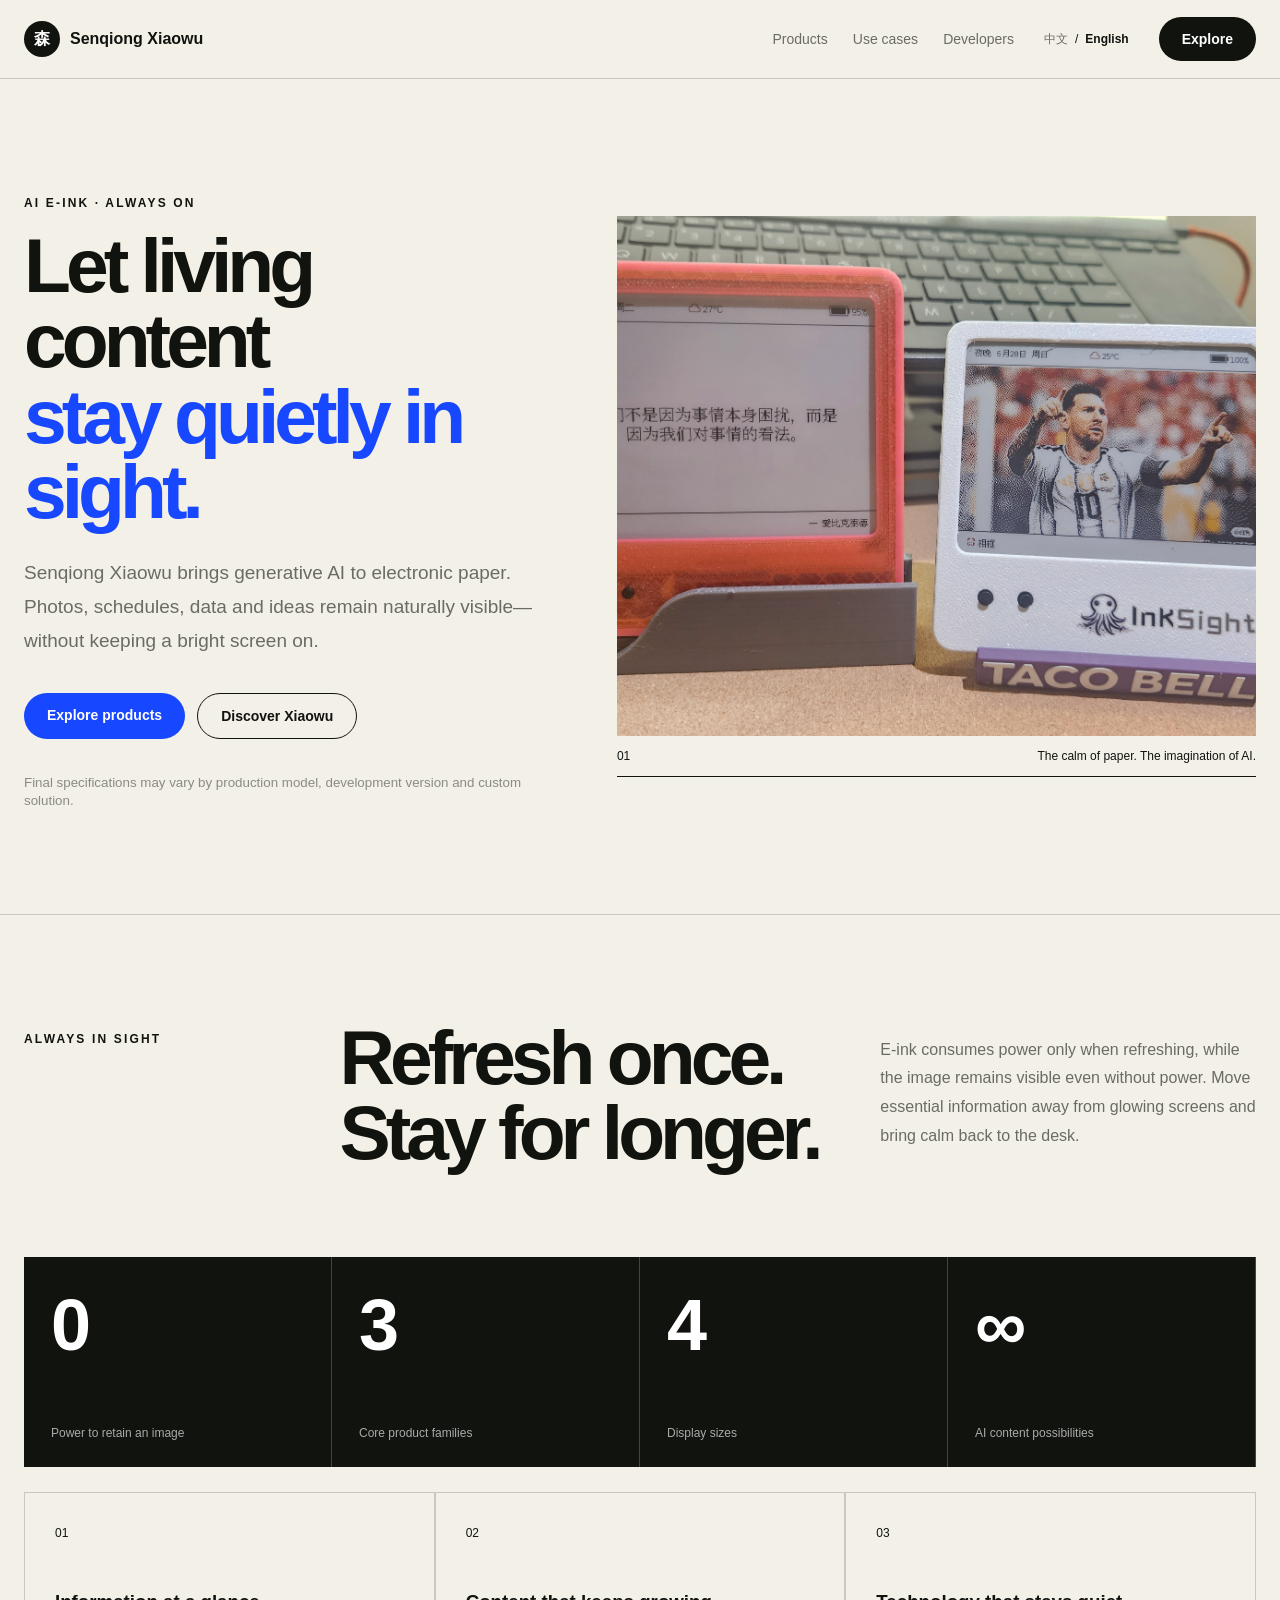
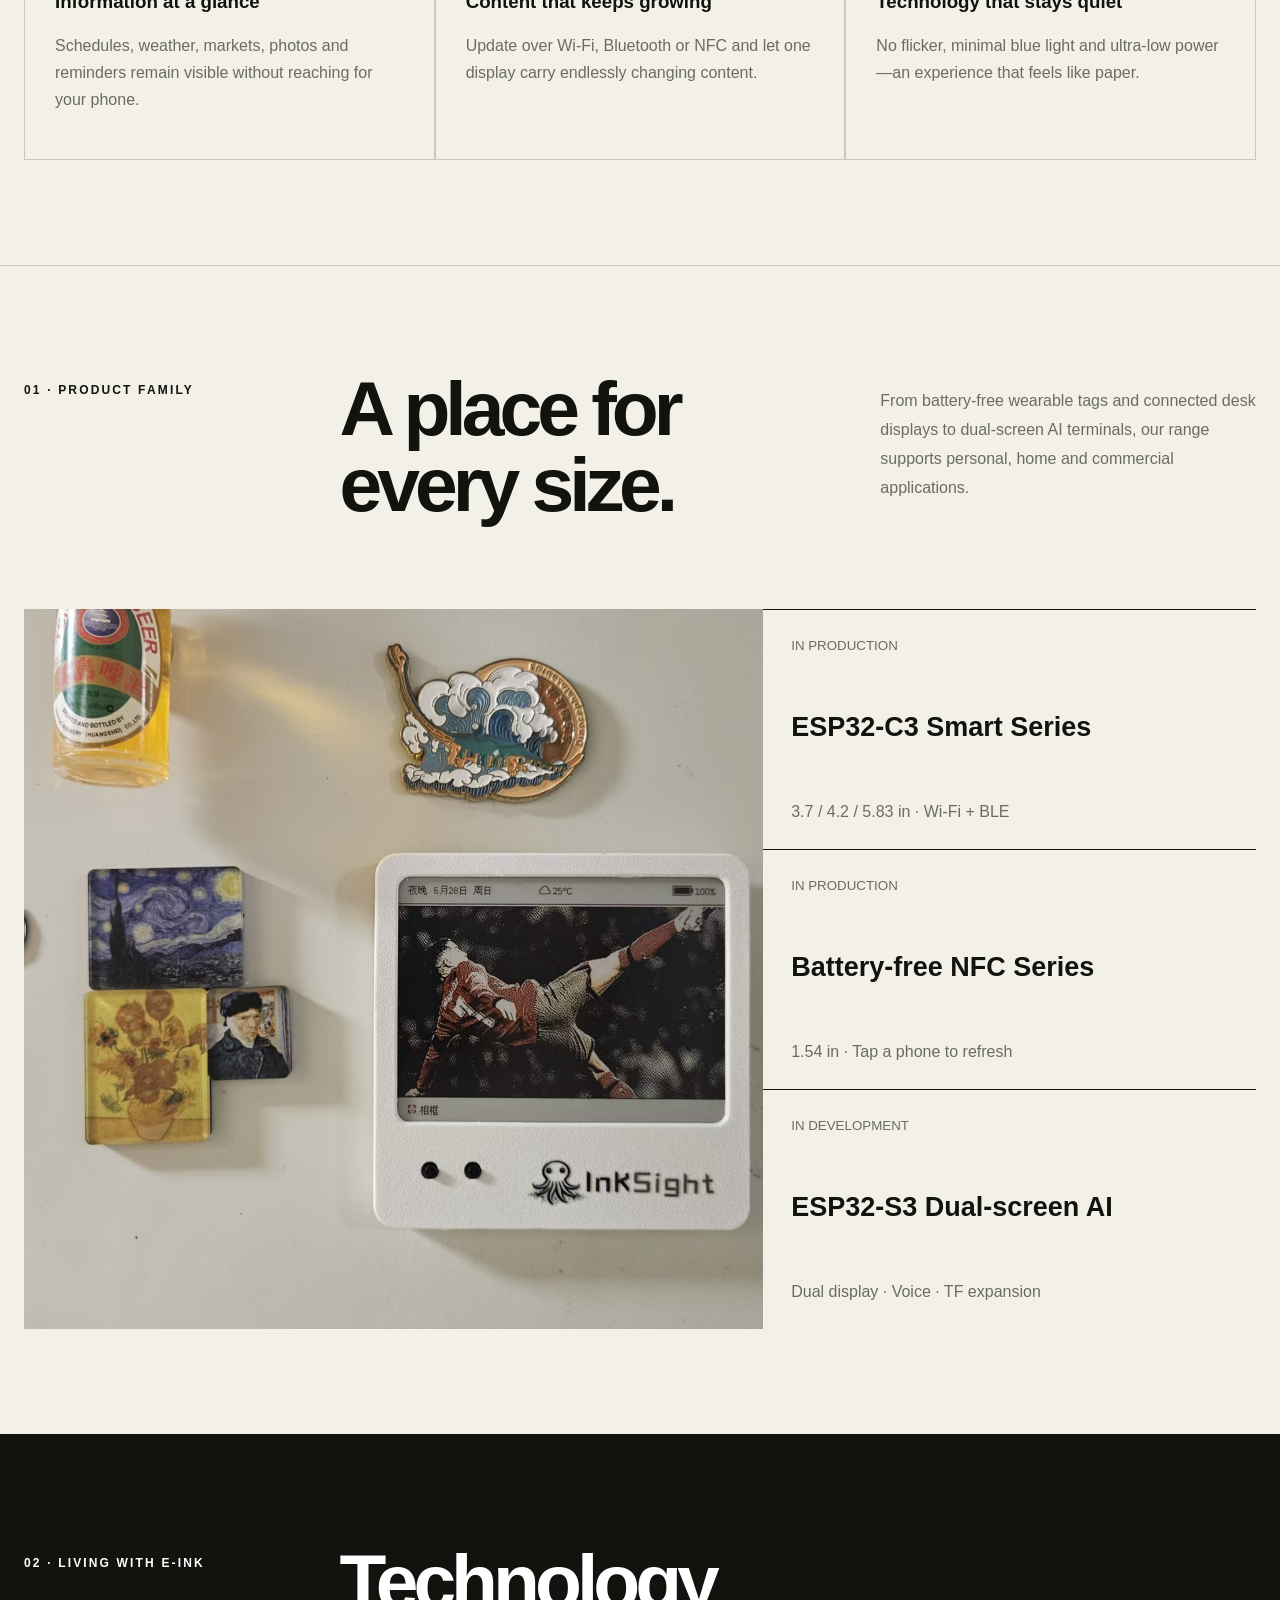
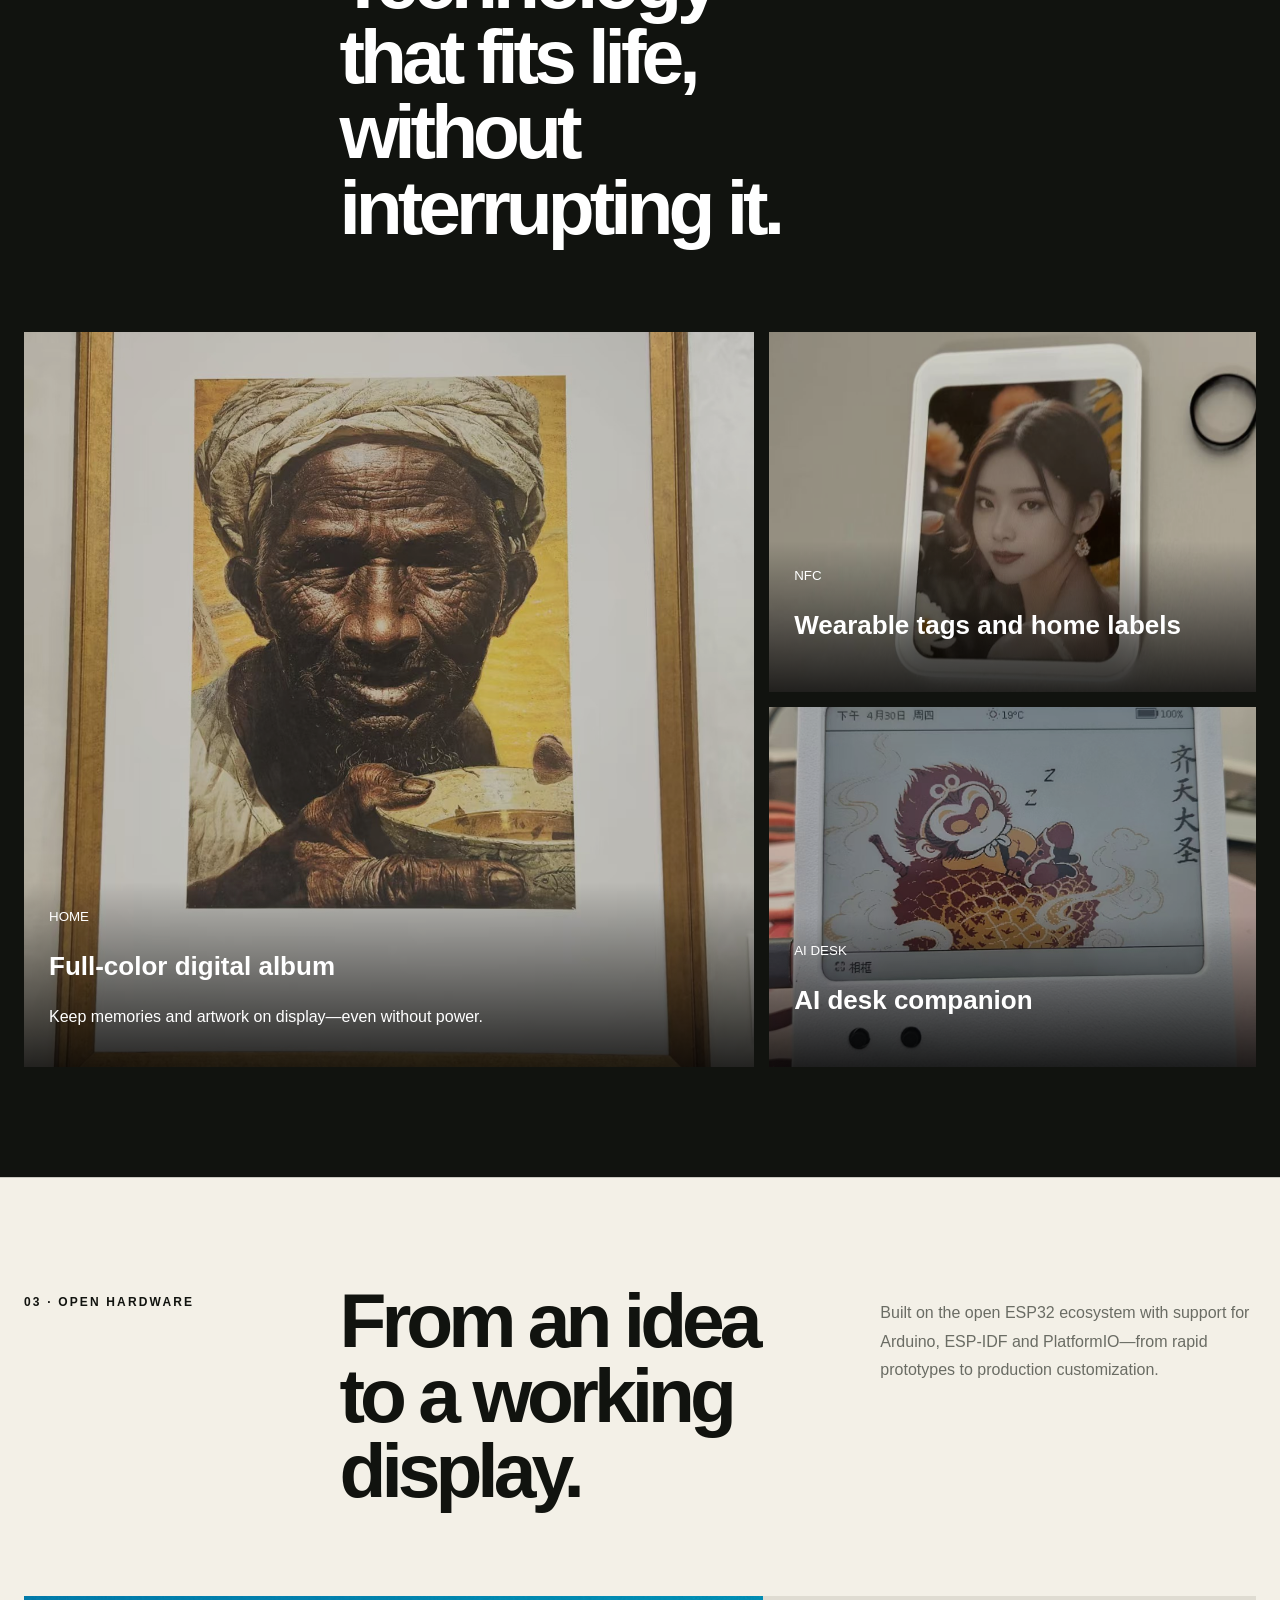
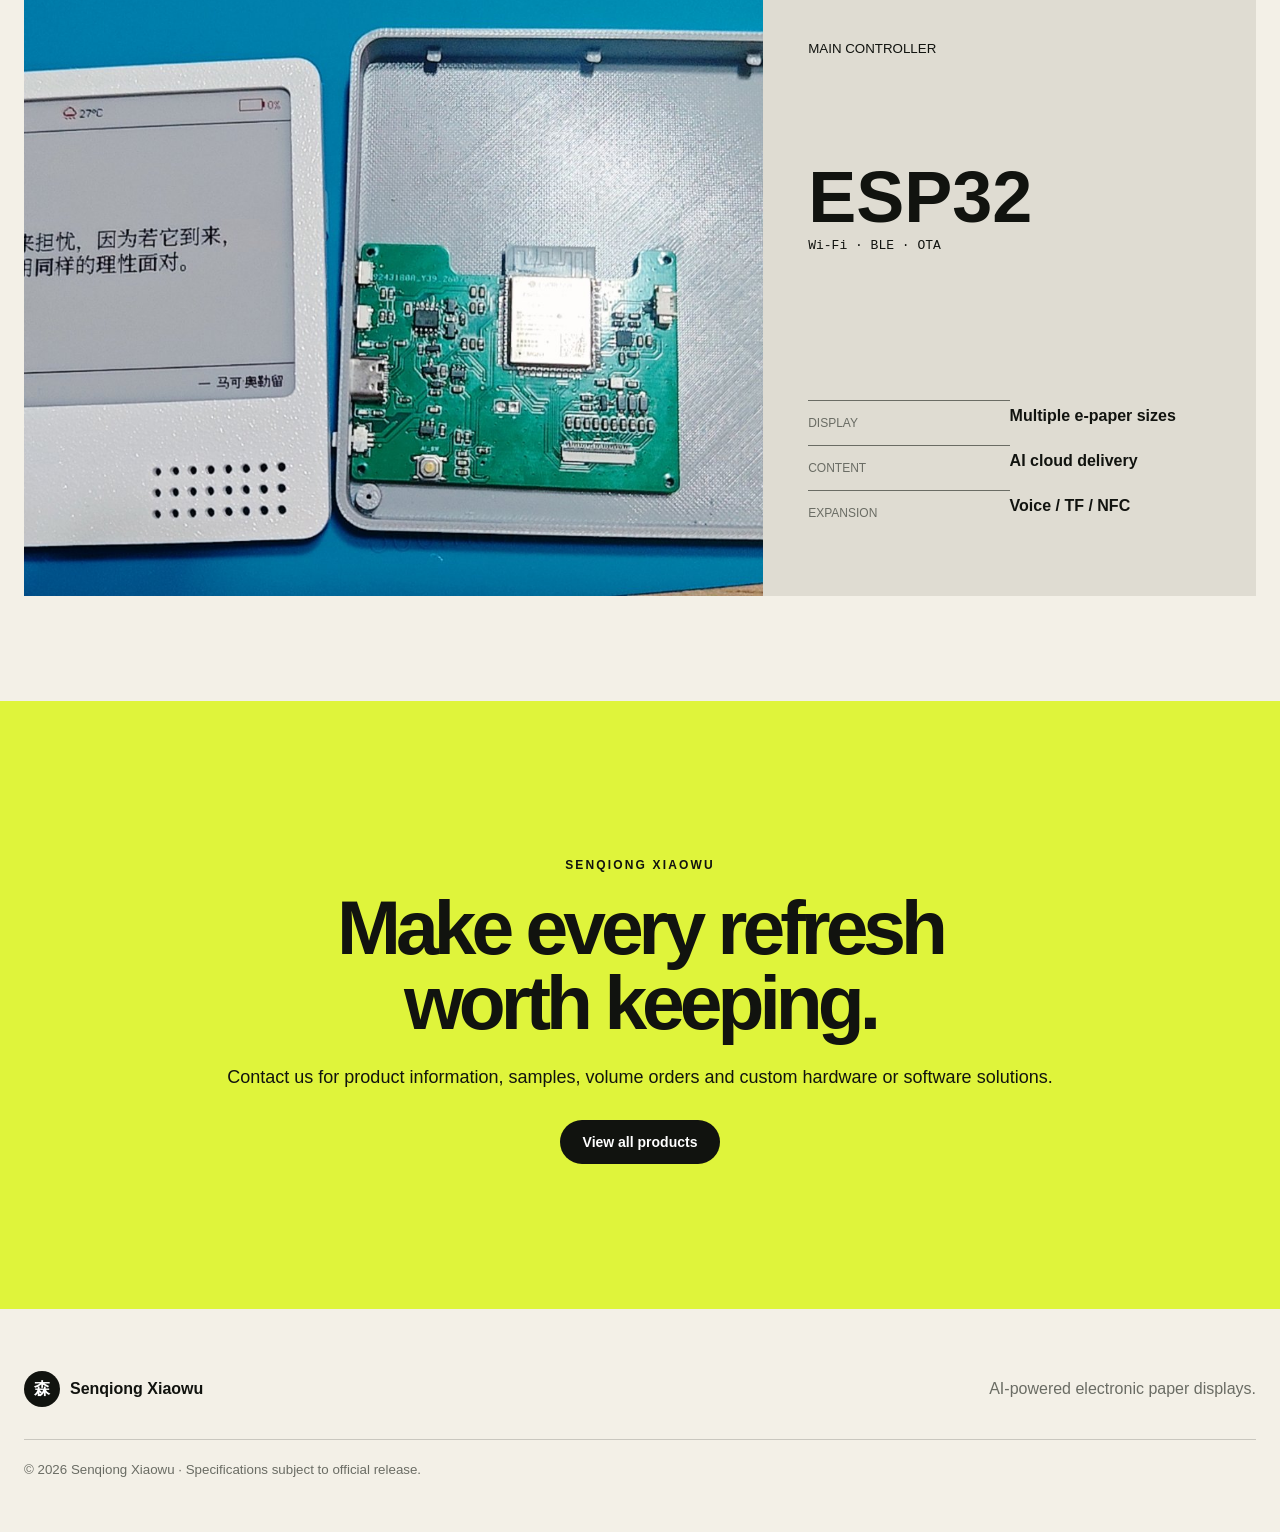
==== en.html @ 0e721aa2 "Deploy Senqiong Xiaowu bilingual website" ====
<!doctype html><html lang="en"><head><meta charset="utf-8"><meta name="viewport" content="width=device-width,initial-scale=1"><title>Senqiong Xiaowu | AI E-Ink Displays</title><meta name="description" content="AI-powered e-ink displays for ideas, memories and information that deserve to stay visible."><link rel="icon" href="assets/logo.jpg"><link rel="stylesheet" href="assets/home.css"><link rel="stylesheet" href="assets/banner.css"><link rel="stylesheet" href="assets/language.css"></head><body id="top">
<header class="nav"><a class="brand" href="#top"><b>森</b>Senqiong Xiaowu</a><nav><a href="#product">Products</a><a href="#scenes">Use cases</a><a href="#developer">Developers</a></nav><div class="languages"><a href="index.html">中文</a><span>/</span><a class="active" href="en.html">English</a></div><a class="pill black nav-button" href="#contact">Explore</a></header>
<main><section class="hero"><div><p class="eyebrow">AI E-INK · ALWAYS ON</p><h1>Let living content <em>stay quietly in sight.</em></h1><p class="lead">Senqiong Xiaowu brings generative AI to electronic paper. Photos, schedules, data and ideas remain naturally visible—without keeping a bright screen on.</p><p class="actions"><a class="pill blue" href="#families">Explore products</a><a class="pill outline" href="#product">Discover Xiaowu</a></p><small>Final specifications may vary by production model, development version and custom solution.</small></div><figure><img class="hero-products" src="assets/images/hero-products.jpg" alt="Senqiong Xiaowu AI e-ink display collection"><figcaption><span>01</span>The calm of paper. The imagination of AI.</figcaption></figure></section>
<section class="block" id="product"><div class="intro"><p class="eyebrow">ALWAYS IN SIGHT</p><h2>Refresh once.<br>Stay for longer.</h2><p>E-ink consumes power only when refreshing, while the image remains visible even without power. Move essential information away from glowing screens and bring calm back to the desk.</p></div><div class="metrics"><article><strong>0</strong><span>Power to retain an image</span></article><article><strong>3</strong><span>Core product families</span></article><article><strong>4</strong><span>Display sizes</span></article><article><strong>∞</strong><span>AI content possibilities</span></article></div><div class="three"><article><i>01</i><h3>Information at a glance</h3><p>Schedules, weather, markets, photos and reminders remain visible without reaching for your phone.</p></article><article><i>02</i><h3>Content that keeps growing</h3><p>Update over Wi-Fi, Bluetooth or NFC and let one display carry endlessly changing content.</p></article><article><i>03</i><h3>Technology that stays quiet</h3><p>No flicker, minimal blue light and ultra-low power—an experience that feels like paper.</p></article></div></section>
<section class="block" id="families"><div class="intro"><p class="eyebrow">01 · PRODUCT FAMILY</p><h2>A place for<br>every size.</h2><p>From battery-free wearable tags and connected desk displays to dual-screen AI terminals, our range supports personal, home and commercial applications.</p></div><div class="products"><img src="assets/images/product-lifestyle.jpg" alt="Xiaowu e-ink display in a home setting"><div><a href="products/c3-series.html"><small>IN PRODUCTION</small><strong>ESP32-C3 Smart Series</strong><span>3.7 / 4.2 / 5.83 in · Wi-Fi + BLE</span></a><a href="products/nfc-154.html"><small>IN PRODUCTION</small><strong>Battery-free NFC Series</strong><span>1.54 in · Tap a phone to refresh</span></a><a href="products/s3-dual.html"><small>IN DEVELOPMENT</small><strong>ESP32-S3 Dual-screen AI</strong><span>Dual display · Voice · TF expansion</span></a></div></div></section>
<section class="dark" id="scenes"><div class="intro"><p class="eyebrow">02 · LIVING WITH E-INK</p><h2>Technology that fits life,<br>without interrupting it.</h2></div><div class="gallery"><article class="tall"><img src="assets/images/products/album-art-1.jpg" alt="Full-color e-ink photo frame"><div><small>HOME</small><h3>Full-color digital album</h3><p>Keep memories and artwork on display—even without power.</p></div></article><article><img src="assets/images/products/nfc-fridge-portrait.jpg" alt="NFC e-ink refrigerator display"><div><small>NFC</small><h3>Wearable tags and home labels</h3></div></article><article><img src="assets/images/products/s3-dual-photo-weather.jpg" alt="Dual-screen AI desk assistant"><div><small>AI DESK</small><h3>AI desk companion</h3></div></article></div></section>
<section class="block" id="developer"><div class="intro"><p class="eyebrow">03 · OPEN HARDWARE</p><h2>From an idea<br>to a working display.</h2><p>Built on the open ESP32 ecosystem with support for Arduino, ESP-IDF and PlatformIO—from rapid prototypes to production customization.</p></div><div class="board"><img src="assets/images/products/dev-board-exploded.jpg" alt="E-ink display and development board exploded view"><div><small>MAIN CONTROLLER</small><strong>ESP32</strong><code>Wi-Fi · BLE · OTA</code><dl><dt>DISPLAY</dt><dd>Multiple e-paper sizes</dd><dt>CONTENT</dt><dd>AI cloud delivery</dd><dt>EXPANSION</dt><dd>Voice / TF / NFC</dd></dl></div></div></section>
<section class="cta" id="contact"><p class="eyebrow">SENQIONG XIAOWU</p><h2>Make every refresh<br>worth keeping.</h2><p>Contact us for product information, samples, volume orders and custom hardware or software solutions.</p><a class="pill black" href="#families">View all products</a></section></main>
<footer><a class="brand" href="#top"><b>森</b>Senqiong Xiaowu</a><p>AI-powered electronic paper displays.</p><small>© 2026 Senqiong Xiaowu · Specifications subject to official release.</small></footer></body></html>
---- assets/home.css ----
:root{--ink:#11130f;--paper:#f3f0e7;--muted:#6a6c64;--blue:#1747ff;--lime:#dff43b;--line:#c9c7bf;--max:1280px}*{box-sizing:border-box}html{scroll-behavior:smooth}body{margin:0;background:var(--paper);color:var(--ink);font-family:Arial,"PingFang SC","Microsoft YaHei",sans-serif}a{color:inherit;text-decoration:none}img{display:block;width:100%;object-fit:cover}.nav{position:sticky;top:0;z-index:5;display:flex;align-items:center;gap:30px;padding:17px max(24px,calc((100vw - var(--max))/2));background:#f3f0e7e8;backdrop-filter:blur(16px);border-bottom:1px solid var(--line)}.brand{display:flex;align-items:center;gap:10px;font-weight:800}.brand b{display:grid;place-items:center;width:36px;height:36px;border-radius:50%;background:var(--ink);color:white;font-family:serif}.nav nav{display:flex;gap:25px;margin-left:auto;font-size:14px;color:var(--muted)}.pill{display:inline-flex;padding:14px 23px;border-radius:99px;font-weight:700;font-size:14px}.black{background:var(--ink);color:white}.blue{background:var(--blue);color:white}.outline{border:1px solid}.hero,.block{max-width:var(--max);margin:auto;padding:105px 24px}.hero{min-height:790px;display:grid;grid-template-columns:.9fr 1.1fr;gap:70px;align-items:center}.eyebrow{font-size:12px;font-weight:800;letter-spacing:.18em}.hero h1,h2{font-size:clamp(54px,6vw,92px);line-height:.98;letter-spacing:-.065em;margin:18px 0 27px}.hero h1 em{display:block;color:var(--blue);font-style:normal}.lead{max-width:620px;color:var(--muted);font-size:19px;line-height:1.8}.actions{display:flex;gap:12px;margin:34px 0}.hero small{color:#898b84}.hero figure{margin:0}.hero figure img{height:650px;filter:saturate(.78)}figcaption{display:flex;justify-content:space-between;padding:13px 0;border-bottom:1px solid;font-size:12px}.block{border-top:1px solid var(--line)}.intro{display:grid;grid-template-columns:.55fr 1fr .75fr;gap:40px}.intro h2{margin-top:0}.intro>p:last-child{color:var(--muted);line-height:1.8}.metrics{display:grid;grid-template-columns:repeat(4,1fr);margin:60px 0 25px;background:var(--ink);color:white}.metrics article{min-height:210px;padding:27px;border-right:1px solid #444;display:flex;flex-direction:column;justify-content:space-between}.metrics strong{font-size:72px}.metrics span{font-size:12px;color:#aaa}.three{display:grid;grid-template-columns:repeat(3,1fr)}.three article{padding:30px;border:1px solid var(--line)}.three i{font-style:normal;font-size:12px}.three h3{margin-top:50px}.three p{color:var(--muted);line-height:1.7}.products{display:grid;grid-template-columns:1.2fr .8fr;margin-top:60px}.products>img{height:720px}.products a{min-height:240px;padding:28px;border-top:1px solid;display:flex;flex-direction:column;justify-content:space-between}.products a:hover{background:var(--lime)}.products strong{font-size:27px}.products small,.products span{color:var(--muted)}.dark{padding:110px max(24px,calc((100vw - var(--max))/2));background:var(--ink);color:white}.gallery{display:grid;grid-template-columns:1.2fr .8fr;grid-auto-rows:360px;gap:15px;margin-top:60px}.gallery article{position:relative;overflow:hidden}.gallery .tall{grid-row:span 2}.gallery img{height:100%;opacity:.82}.gallery article div{position:absolute;inset:auto 0 0;padding:25px;background:linear-gradient(transparent,#000c)}.gallery h3{font-size:26px}.board{display:grid;grid-template-columns:1.2fr .8fr;margin-top:60px;background:#dfdcd2}.board>img{height:600px}.board>div{padding:45px;display:flex;flex-direction:column}.board strong{font-size:72px;margin-top:100px}.board dl{display:grid;grid-template-columns:1fr 1fr;margin-top:auto}.board dt{font-size:12px;color:var(--muted);border-top:1px solid;padding-top:15px}.board dd{margin:7px 0 20px;font-weight:700}.cta{text-align:center;padding:145px 24px;background:var(--lime)}.cta p:not(.eyebrow){font-size:18px;margin-bottom:32px}footer{max-width:var(--max);margin:auto;padding:55px 24px;display:grid;grid-template-columns:1fr 1fr;gap:25px}footer p{text-align:right;color:var(--muted)}footer small{grid-column:1/-1;border-top:1px solid var(--line);padding-top:22px;color:var(--muted)}@media(max-width:850px){.nav nav{display:none}.nav .pill{margin-left:auto}.hero,.intro,.products,.board{grid-template-columns:1fr}.hero{min-height:auto}.hero figure img{height:480px}.intro{gap:10px}.metrics{grid-template-columns:1fr 1fr}.three{grid-template-columns:1fr}.products>img,.board>img{height:430px}.gallery{grid-template-columns:1fr}.gallery .tall{grid-row:auto}.board strong{margin-top:45px}}@media(max-width:520px){.hero,.block{padding:70px 18px}.hero h1,h2{font-size:47px}.hero figure img{height:380px}.metrics article{min-height:150px}.metrics strong{font-size:48px}.dark{padding:75px 18px}.gallery{grid-auto-rows:300px}footer{grid-template-columns:1fr}footer p{text-align:left}}
---- assets/banner.css ----
.hero figure .hero-products{height:520px;object-position:center;filter:saturate(.9) contrast(1.02)}
@media(max-width:850px){.hero figure .hero-products{height:420px}}
@media(max-width:520px){.hero figure .hero-products{height:320px}}
---- assets/language.css ----
.languages{display:flex;align-items:center;gap:7px;font-size:12px;white-space:nowrap}.languages a{color:var(--muted)}.languages a.active{color:var(--ink);font-weight:800}.languages a:hover{color:var(--blue)}
@media(max-width:650px){.nav-button{display:none}.languages{margin-left:auto}.nav .brand{font-size:0}.nav .brand b{font-size:16px}}
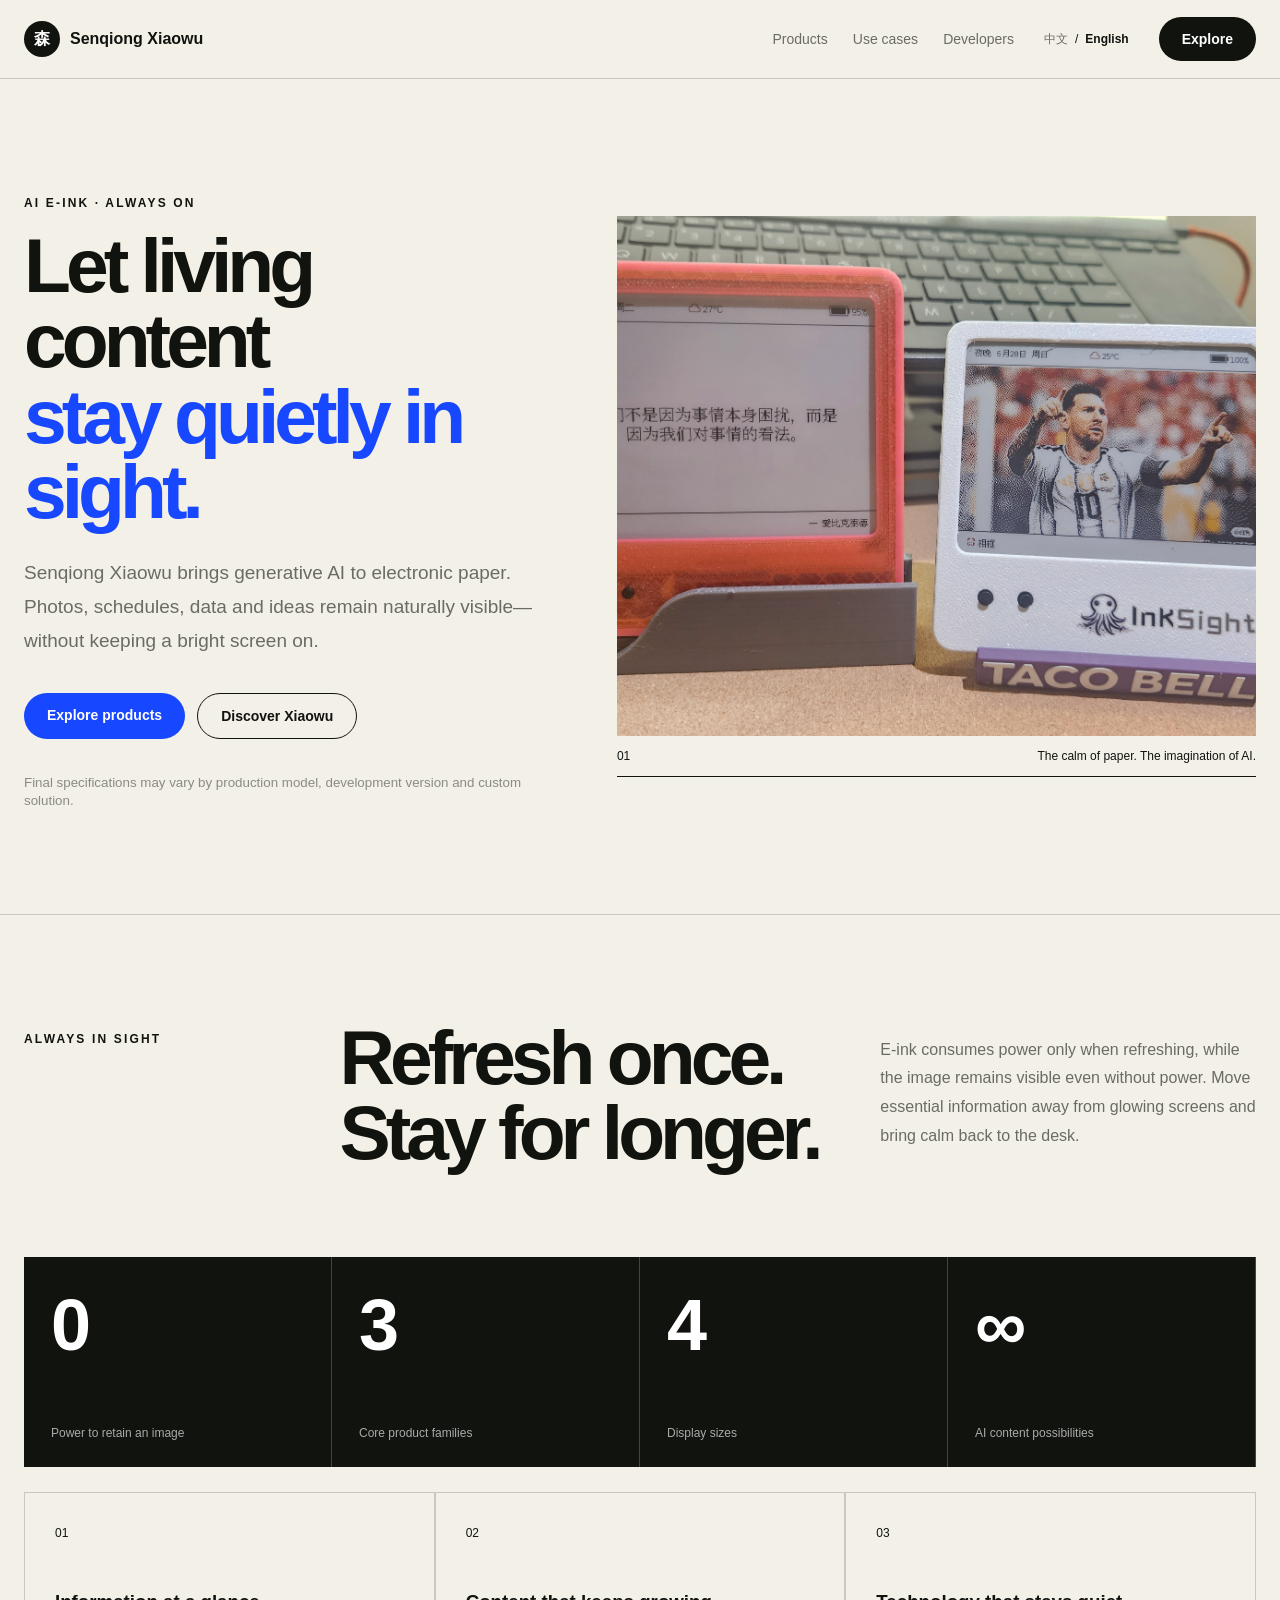
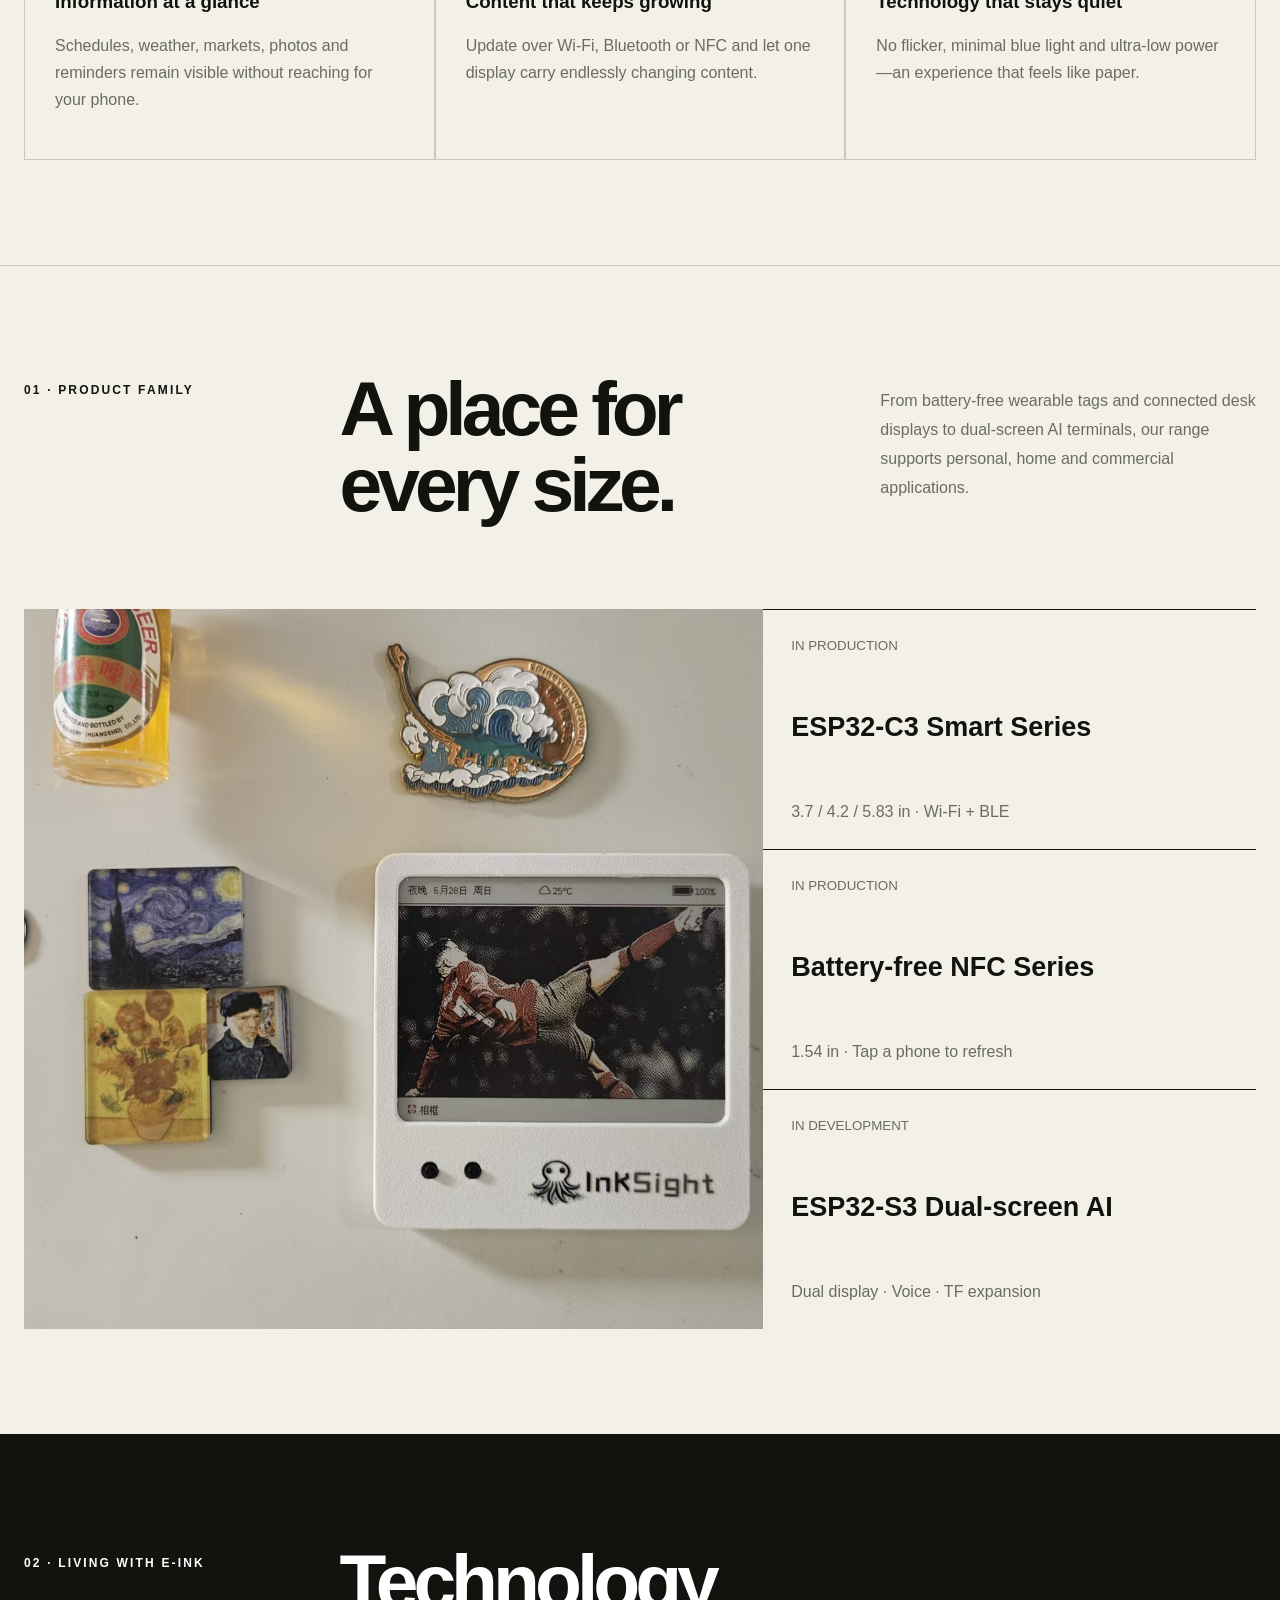
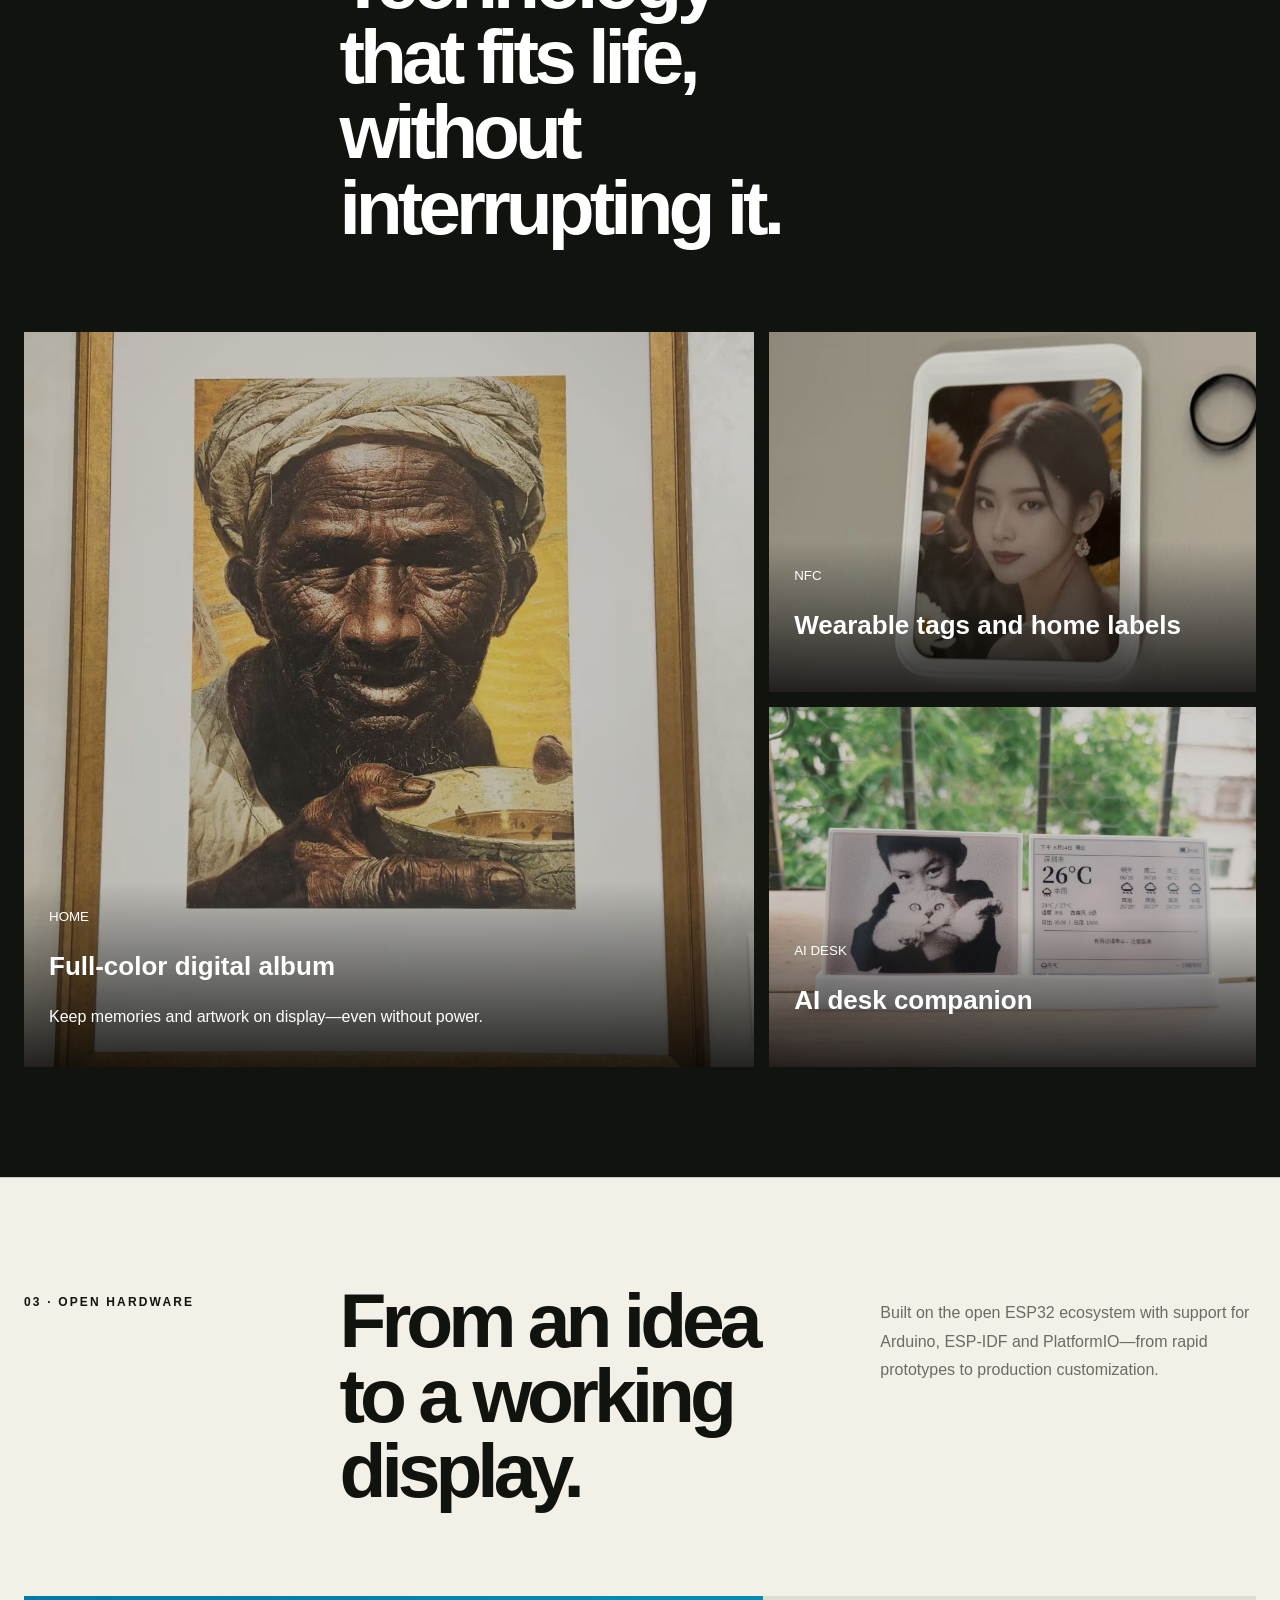
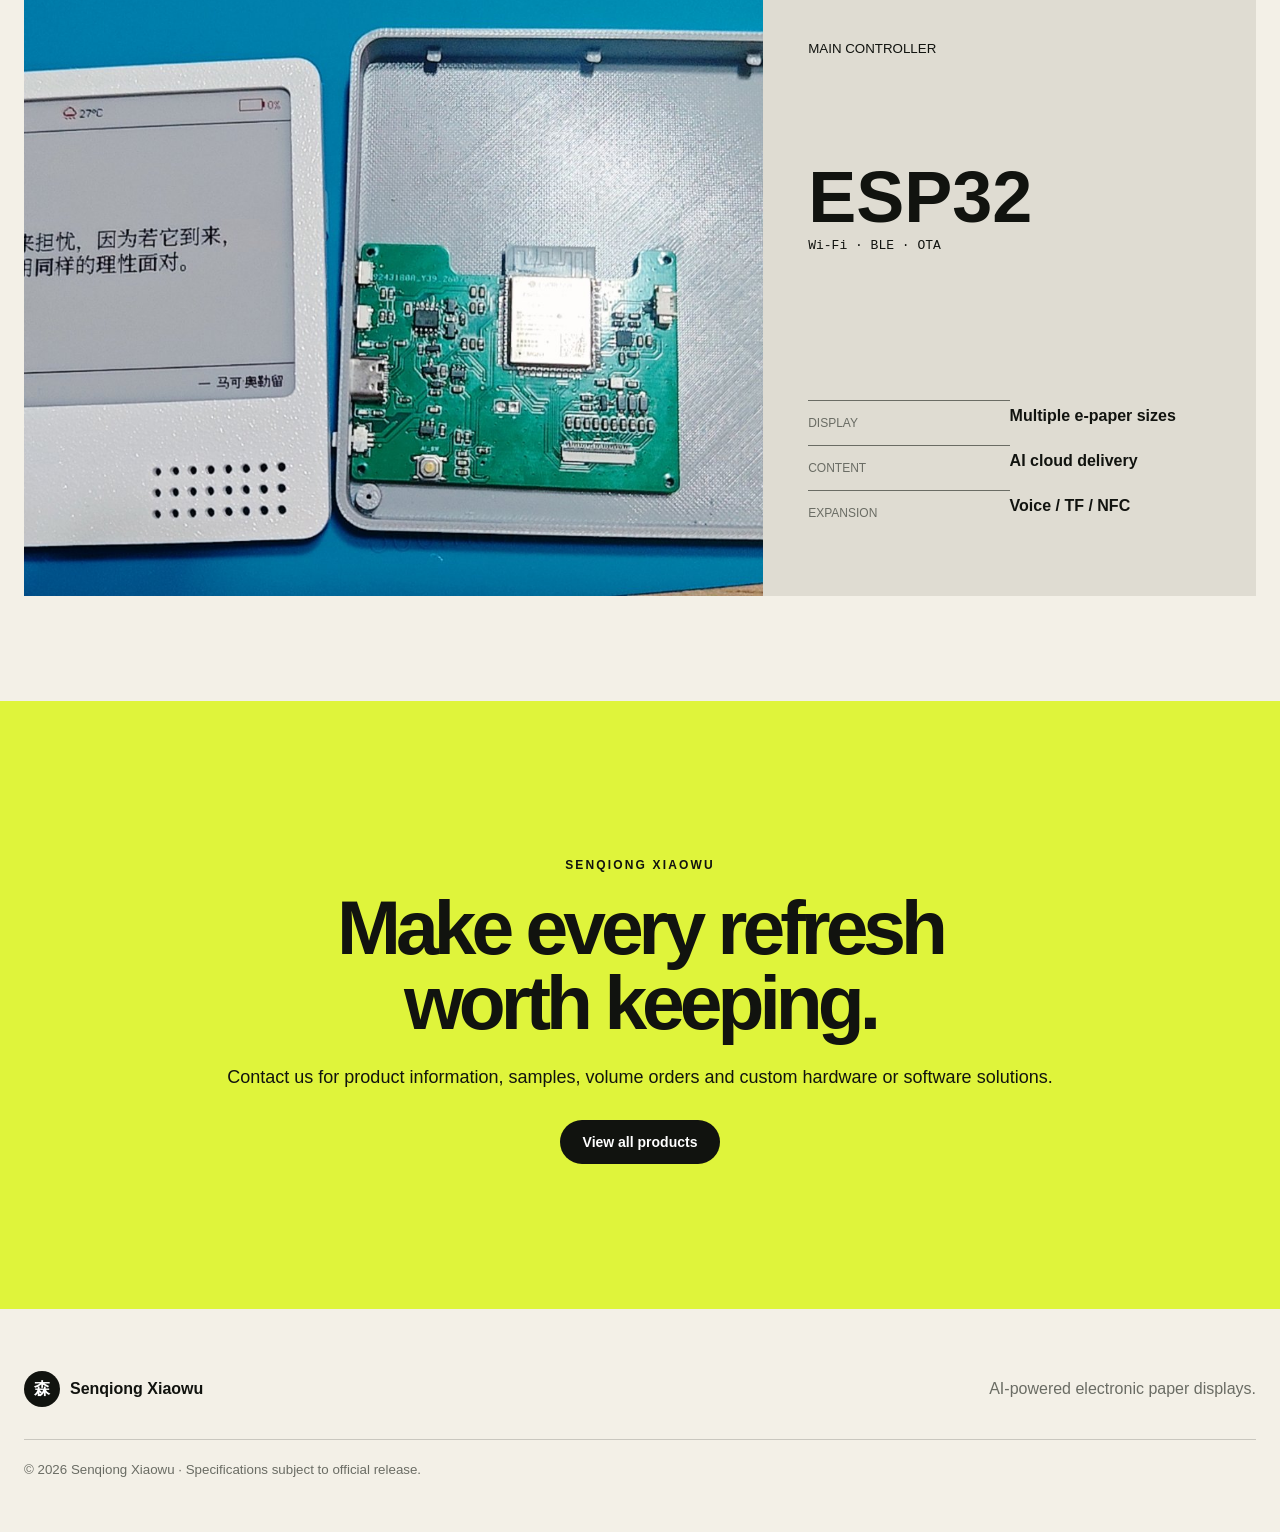
==== commit 5f523521: "Bust hero style cache and tighten title sizing" ====
--- a/en.html
+++ b/en.html
@@ -1,4 +1,4 @@
-<!doctype html><html lang="en"><head><meta charset="utf-8"><meta name="viewport" content="width=device-width,initial-scale=1"><title>Senqiong Xiaowu | AI E-Ink Displays</title><meta name="description" content="AI-powered e-ink displays for ideas, memories and information that deserve to stay visible."><link rel="icon" href="assets/logo.jpg"><link rel="stylesheet" href="assets/home.css"><link rel="stylesheet" href="assets/banner.css"><link rel="stylesheet" href="assets/language.css"></head><body id="top">
+<!doctype html><html lang="en"><head><meta charset="utf-8"><meta name="viewport" content="width=device-width,initial-scale=1"><title>Senqiong Xiaowu | AI E-Ink Displays</title><meta name="description" content="AI-powered e-ink displays for ideas, memories and information that deserve to stay visible."><link rel="icon" href="assets/logo.jpg"><link rel="stylesheet" href="assets/home.css"><link rel="stylesheet" href="assets/banner.css?v=3"><link rel="stylesheet" href="assets/language.css"></head><body id="top">
 <header class="nav"><a class="brand" href="#top"><b>森</b>Senqiong Xiaowu</a><nav><a href="#product">Products</a><a href="#scenes">Use cases</a><a href="#developer">Developers</a></nav><div class="languages"><a href="index.html">中文</a><span>/</span><a class="active" href="en.html">English</a></div><a class="pill black nav-button" href="#contact">Explore</a></header>
 <main><section class="hero"><div><p class="eyebrow">AI E-INK · ALWAYS ON</p><h1>Let living content <em>stay quietly in sight.</em></h1><p class="lead">Senqiong Xiaowu brings generative AI to electronic paper. Photos, schedules, data and ideas remain naturally visible—without keeping a bright screen on.</p><p class="actions"><a class="pill blue" href="#families">Explore products</a><a class="pill outline" href="#product">Discover Xiaowu</a></p><small>Final specifications may vary by production model, development version and custom solution.</small></div><figure><img class="hero-products" src="assets/images/hero-products.jpg" alt="Senqiong Xiaowu AI e-ink display collection"><figcaption><span>01</span>The calm of paper. The imagination of AI.</figcaption></figure></section>
 <section class="block" id="product"><div class="intro"><p class="eyebrow">ALWAYS IN SIGHT</p><h2>Refresh once.<br>Stay for longer.</h2><p>E-ink consumes power only when refreshing, while the image remains visible even without power. Move essential information away from glowing screens and bring calm back to the desk.</p></div><div class="metrics"><article><strong>0</strong><span>Power to retain an image</span></article><article><strong>3</strong><span>Core product families</span></article><article><strong>4</strong><span>Display sizes</span></article><article><strong>∞</strong><span>AI content possibilities</span></article></div><div class="three"><article><i>01</i><h3>Information at a glance</h3><p>Schedules, weather, markets, photos and reminders remain visible without reaching for your phone.</p></article><article><i>02</i><h3>Content that keeps growing</h3><p>Update over Wi-Fi, Bluetooth or NFC and let one display carry endlessly changing content.</p></article><article><i>03</i><h3>Technology that stays quiet</h3><p>No flicker, minimal blue light and ultra-low power—an experience that feels like paper.</p></article></div></section>
--- a/assets/banner.css
+++ b/assets/banner.css
@@ -1,3 +1,6 @@
 .hero figure .hero-products{height:520px;object-position:center;filter:saturate(.9) contrast(1.02)}
+html[lang="zh-CN"] .hero h1{font-size:clamp(40px,3.6vw,56px);letter-spacing:-.05em;white-space:nowrap}
+html[lang="zh-CN"] .hero h1 em{white-space:nowrap}
 @media(max-width:850px){.hero figure .hero-products{height:420px}}
-@media(max-width:520px){.hero figure .hero-products{height:320px}}
+@media(max-width:850px){html[lang="zh-CN"] .hero h1{font-size:clamp(38px,8vw,56px)}}
+@media(max-width:520px){.hero figure .hero-products{height:320px}html[lang="zh-CN"] .hero h1{font-size:42px;white-space:normal}html[lang="zh-CN"] .hero h1 em{white-space:normal}}
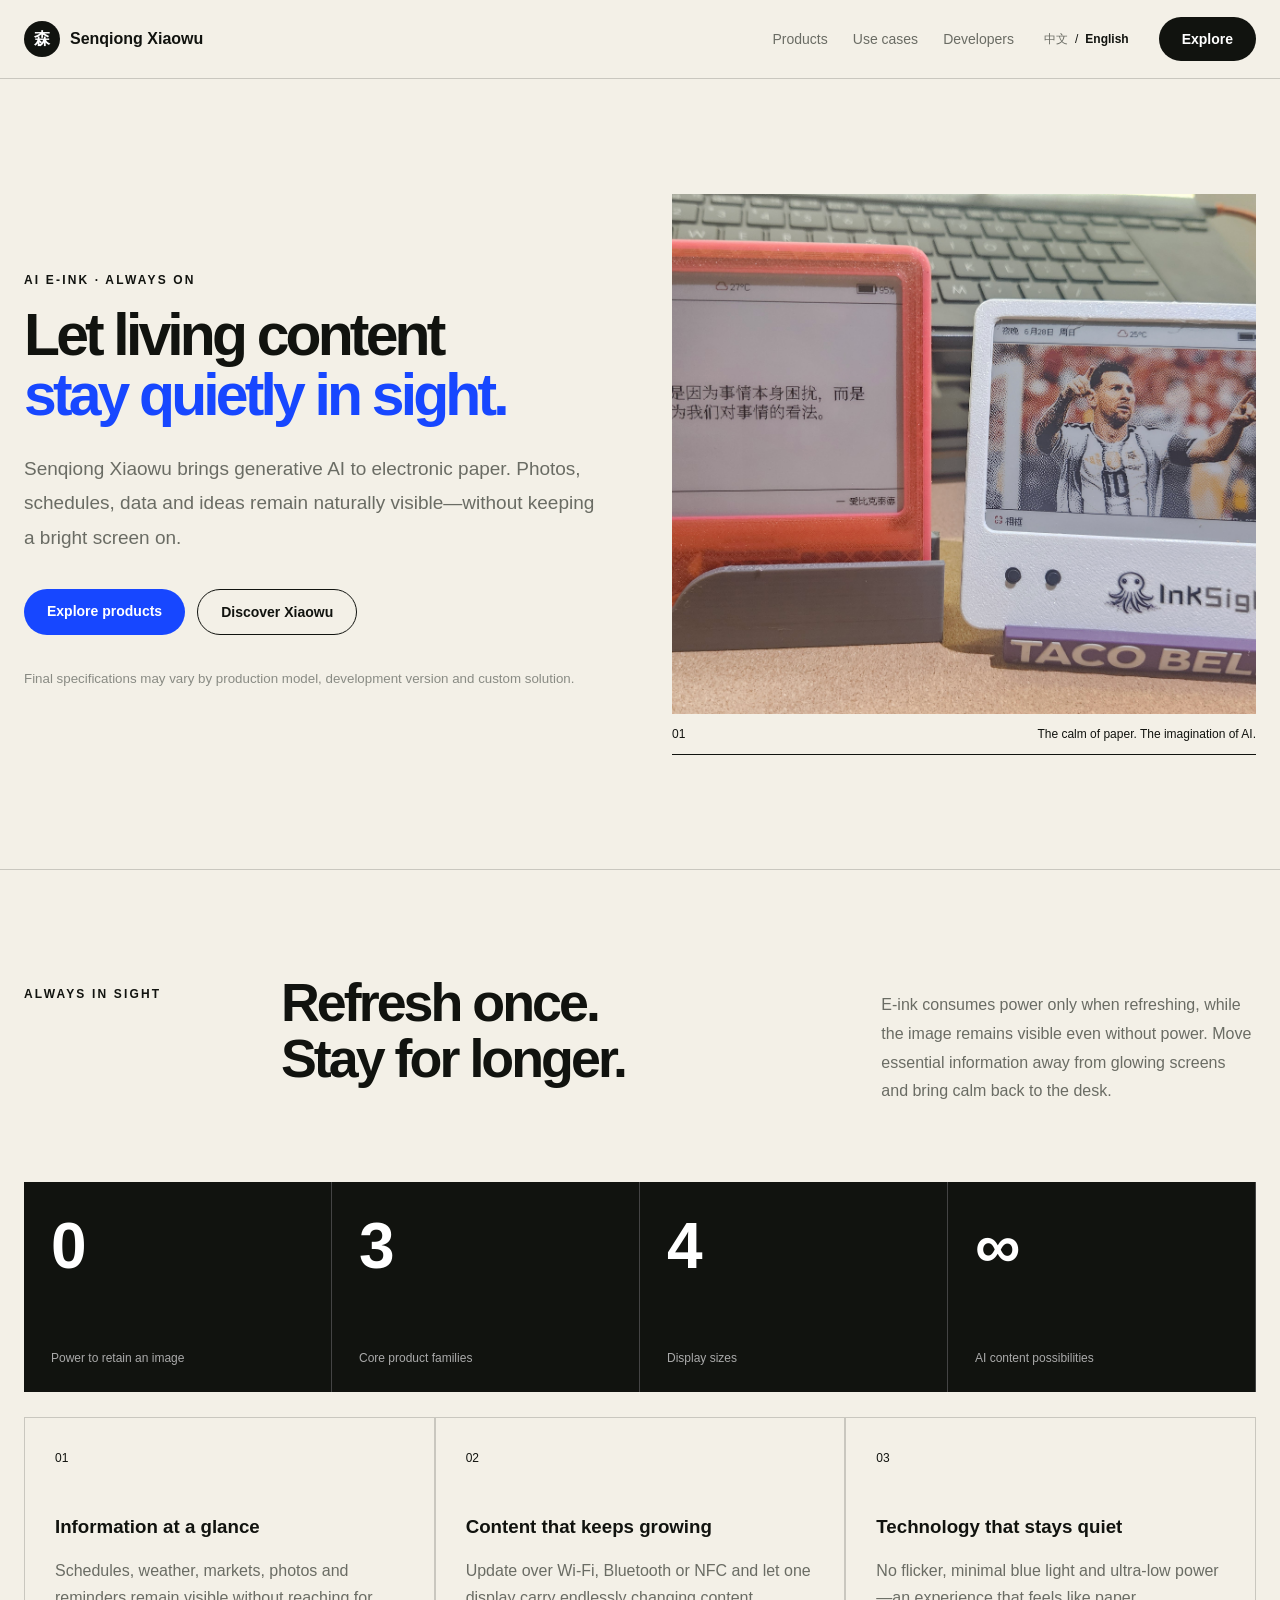
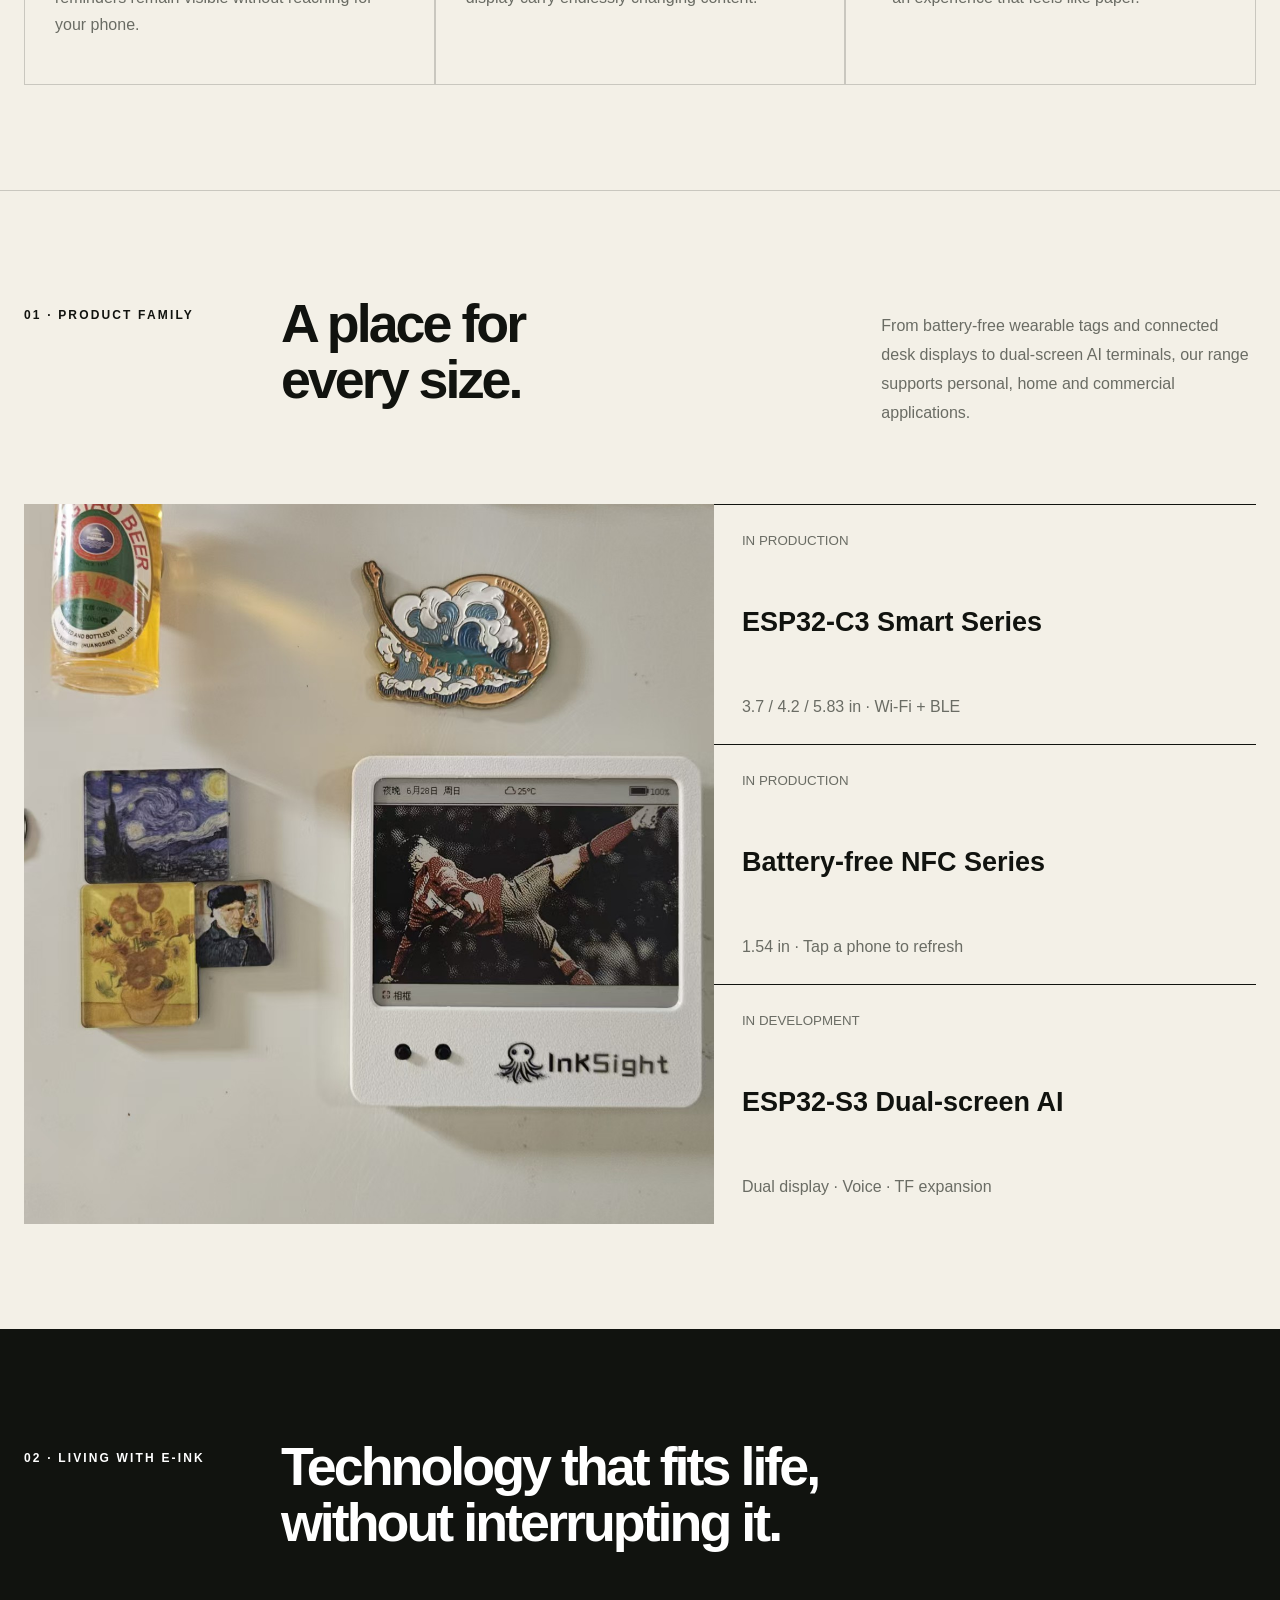
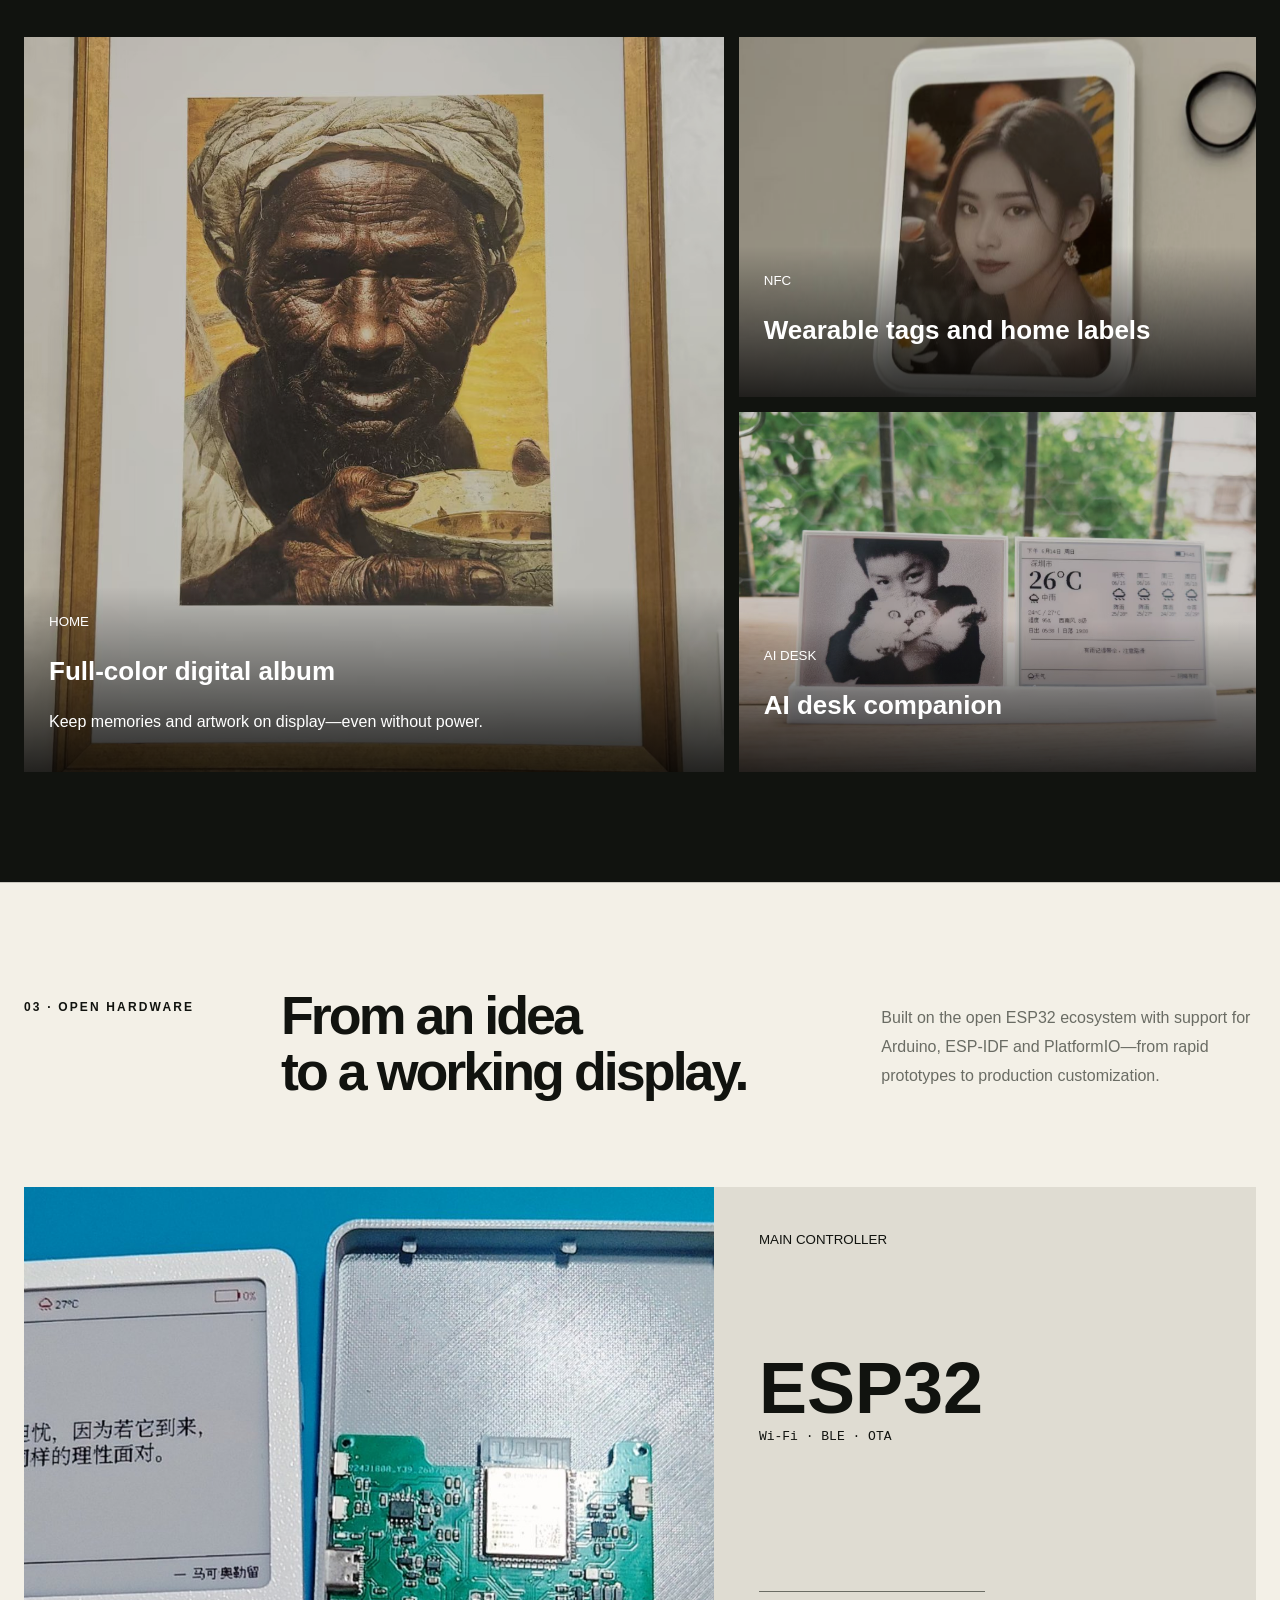
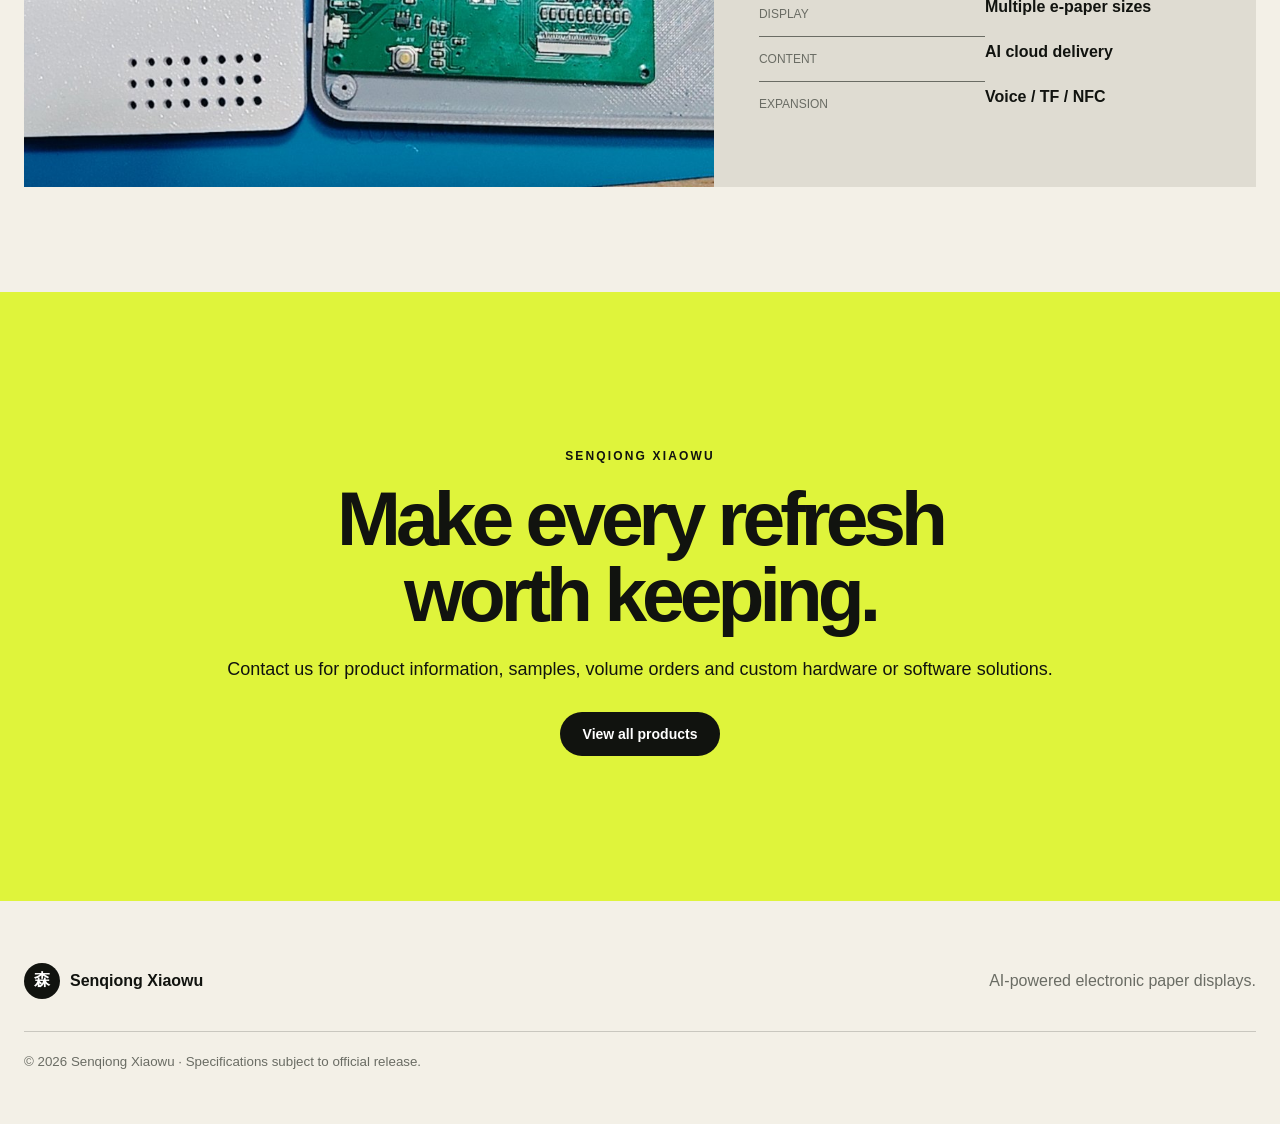
==== commit 30c90819: "Make bilingual site fully responsive" ====
--- a/en.html
+++ b/en.html
@@ -1,4 +1,4 @@
-<!doctype html><html lang="en"><head><meta charset="utf-8"><meta name="viewport" content="width=device-width,initial-scale=1"><title>Senqiong Xiaowu | AI E-Ink Displays</title><meta name="description" content="AI-powered e-ink displays for ideas, memories and information that deserve to stay visible."><link rel="icon" href="assets/logo.jpg"><link rel="stylesheet" href="assets/home.css"><link rel="stylesheet" href="assets/banner.css?v=3"><link rel="stylesheet" href="assets/language.css"></head><body id="top">
+<!doctype html><html lang="en"><head><meta charset="utf-8"><meta name="viewport" content="width=device-width,initial-scale=1"><title>Senqiong Xiaowu | AI E-Ink Displays</title><meta name="description" content="AI-powered e-ink displays for ideas, memories and information that deserve to stay visible."><link rel="icon" href="assets/logo.jpg"><link rel="stylesheet" href="assets/home.css"><link rel="stylesheet" href="assets/banner.css?v=4"><link rel="stylesheet" href="assets/language.css"><link rel="stylesheet" href="assets/responsive.css?v=1"></head><body id="top">
 <header class="nav"><a class="brand" href="#top"><b>森</b>Senqiong Xiaowu</a><nav><a href="#product">Products</a><a href="#scenes">Use cases</a><a href="#developer">Developers</a></nav><div class="languages"><a href="index.html">中文</a><span>/</span><a class="active" href="en.html">English</a></div><a class="pill black nav-button" href="#contact">Explore</a></header>
 <main><section class="hero"><div><p class="eyebrow">AI E-INK · ALWAYS ON</p><h1>Let living content <em>stay quietly in sight.</em></h1><p class="lead">Senqiong Xiaowu brings generative AI to electronic paper. Photos, schedules, data and ideas remain naturally visible—without keeping a bright screen on.</p><p class="actions"><a class="pill blue" href="#families">Explore products</a><a class="pill outline" href="#product">Discover Xiaowu</a></p><small>Final specifications may vary by production model, development version and custom solution.</small></div><figure><img class="hero-products" src="assets/images/hero-products.jpg" alt="Senqiong Xiaowu AI e-ink display collection"><figcaption><span>01</span>The calm of paper. The imagination of AI.</figcaption></figure></section>
 <section class="block" id="product"><div class="intro"><p class="eyebrow">ALWAYS IN SIGHT</p><h2>Refresh once.<br>Stay for longer.</h2><p>E-ink consumes power only when refreshing, while the image remains visible even without power. Move essential information away from glowing screens and bring calm back to the desk.</p></div><div class="metrics"><article><strong>0</strong><span>Power to retain an image</span></article><article><strong>3</strong><span>Core product families</span></article><article><strong>4</strong><span>Display sizes</span></article><article><strong>∞</strong><span>AI content possibilities</span></article></div><div class="three"><article><i>01</i><h3>Information at a glance</h3><p>Schedules, weather, markets, photos and reminders remain visible without reaching for your phone.</p></article><article><i>02</i><h3>Content that keeps growing</h3><p>Update over Wi-Fi, Bluetooth or NFC and let one display carry endlessly changing content.</p></article><article><i>03</i><h3>Technology that stays quiet</h3><p>No flicker, minimal blue light and ultra-low power—an experience that feels like paper.</p></article></div></section>
--- a/assets/banner.css
+++ b/assets/banner.css
@@ -1,6 +1,7 @@
 .hero figure .hero-products{height:520px;object-position:center;filter:saturate(.9) contrast(1.02)}
-html[lang="zh-CN"] .hero h1{font-size:clamp(40px,3.6vw,56px);letter-spacing:-.05em;white-space:nowrap}
-html[lang="zh-CN"] .hero h1 em{white-space:nowrap}
+html[lang="zh-CN"] .hero{grid-template-columns:1.12fr .88fr;gap:48px}
+html[lang="zh-CN"] .hero h1{font-size:clamp(38px,3.2vw,50px);letter-spacing:-.045em;white-space:nowrap;word-break:keep-all;overflow-wrap:normal}
+html[lang="zh-CN"] .hero h1 em{display:block;white-space:nowrap;word-break:keep-all;overflow-wrap:normal}
 @media(max-width:850px){.hero figure .hero-products{height:420px}}
-@media(max-width:850px){html[lang="zh-CN"] .hero h1{font-size:clamp(38px,8vw,56px)}}
+@media(max-width:850px){html[lang="zh-CN"] .hero{grid-template-columns:1fr;gap:50px}html[lang="zh-CN"] .hero h1{font-size:clamp(36px,7vw,50px)}}
 @media(max-width:520px){.hero figure .hero-products{height:320px}html[lang="zh-CN"] .hero h1{font-size:42px;white-space:normal}html[lang="zh-CN"] .hero h1 em{white-space:normal}}
--- a/assets/responsive.css
+++ b/assets/responsive.css
@@ -0,0 +1,61 @@
+/* Unified responsive layout: desktop, tablet and mobile */
+body{overflow-x:hidden}
+.hero,.block{width:100%;max-width:1280px}
+.hero{grid-template-columns:minmax(0,1fr) minmax(0,1fr);gap:clamp(32px,5vw,70px)}
+.hero>div,.hero figure,.intro>*{min-width:0}
+.hero h1{font-size:clamp(48px,4.6vw,70px);line-height:1.02;overflow-wrap:normal}
+.intro{grid-template-columns:minmax(140px,.42fr) minmax(0,1.08fr) minmax(240px,.72fr);gap:clamp(24px,3vw,42px)}
+.intro h2{font-size:clamp(44px,4.2vw,66px);line-height:1.04;letter-spacing:-.055em;overflow-wrap:normal}
+html[lang="zh-CN"] .intro h2{word-break:keep-all}
+.dark .intro{align-items:start}
+.metrics strong{font-size:clamp(48px,5vw,72px)}
+.products,.board{grid-template-columns:minmax(0,1.12fr) minmax(320px,.88fr)}
+.gallery{grid-template-columns:minmax(0,1.15fr) minmax(300px,.85fr)}
+.products img,.board>img{max-width:100%}
+
+@media(max-width:1100px){
+  .nav nav{display:none}.nav{gap:18px}.languages{margin-left:auto}
+  .hero,.block{padding:82px 28px}
+  .hero{grid-template-columns:1fr 1fr;gap:34px;min-height:auto}
+  .hero h1,html[lang="zh-CN"] .hero h1{font-size:clamp(40px,5vw,54px)}
+  .hero figure .hero-products{height:430px}
+  .intro{grid-template-columns:1fr 2fr;gap:16px 28px}
+  .intro h2{font-size:clamp(42px,5.4vw,58px);grid-column:2}
+  .intro>p:last-child{grid-column:2;max-width:680px}
+  .metrics{grid-template-columns:repeat(2,1fr)}
+  .three{grid-template-columns:repeat(3,1fr)}
+  .products,.board{grid-template-columns:1fr}
+  .products>img,.board>img{height:min(58vw,560px)}
+  .product-list a,.products a{min-height:180px}
+  .board>div{min-height:480px}.board strong{margin-top:40px}
+  .dark{padding:90px 28px}.gallery{grid-template-columns:1fr 1fr;grid-auto-rows:330px}
+}
+
+@media(max-width:760px){
+  .nav{padding:13px 18px}.nav-button{display:none}.nav .brand{font-size:0}.nav .brand b{font-size:16px}
+  .hero,.block{padding:64px 20px}
+  .hero,html[lang="zh-CN"] .hero{grid-template-columns:1fr;gap:38px}
+  .hero h1,html[lang="zh-CN"] .hero h1{font-size:clamp(38px,10vw,50px);white-space:normal;word-break:normal}
+  html[lang="zh-CN"] .hero h1 em{white-space:normal;word-break:normal}
+  .lead{font-size:16px}.actions{flex-wrap:wrap}
+  .hero figure .hero-products{height:auto;aspect-ratio:4/3}
+  .intro{grid-template-columns:1fr;gap:10px}
+  .intro h2,.intro>p:last-child{grid-column:auto}
+  .intro h2{font-size:clamp(38px,10vw,52px);margin:8px 0 18px}
+  html[lang="zh-CN"] .intro h2{word-break:normal}
+  .metrics{margin-top:38px}.metrics article{min-height:145px;padding:20px}
+  .three{grid-template-columns:1fr}.three h3{margin-top:28px}
+  .products>img,.board>img{height:auto;aspect-ratio:4/3}
+  .products a{min-height:160px;padding:22px}.products strong{font-size:22px}
+  .dark{padding:68px 20px}.gallery{grid-template-columns:1fr;grid-auto-rows:300px}.gallery .tall{grid-row:auto}
+  .board>div{min-height:auto;padding:28px}.board strong{font-size:52px;margin-top:35px}.board dl{margin-top:45px}
+  .cta{padding:90px 20px}.cta h2{font-size:clamp(42px,11vw,60px)}
+  footer{grid-template-columns:1fr;padding:42px 20px}footer p{text-align:left}
+}
+
+@media(max-width:420px){
+  .languages{font-size:11px;gap:5px}.metrics{grid-template-columns:1fr 1fr}
+  .metrics strong{font-size:42px}.metrics span{font-size:11px}
+  .hero,.block{padding-left:16px;padding-right:16px}.dark{padding-left:16px;padding-right:16px}
+  .pill{padding:12px 18px}.board dl{grid-template-columns:1fr}
+}
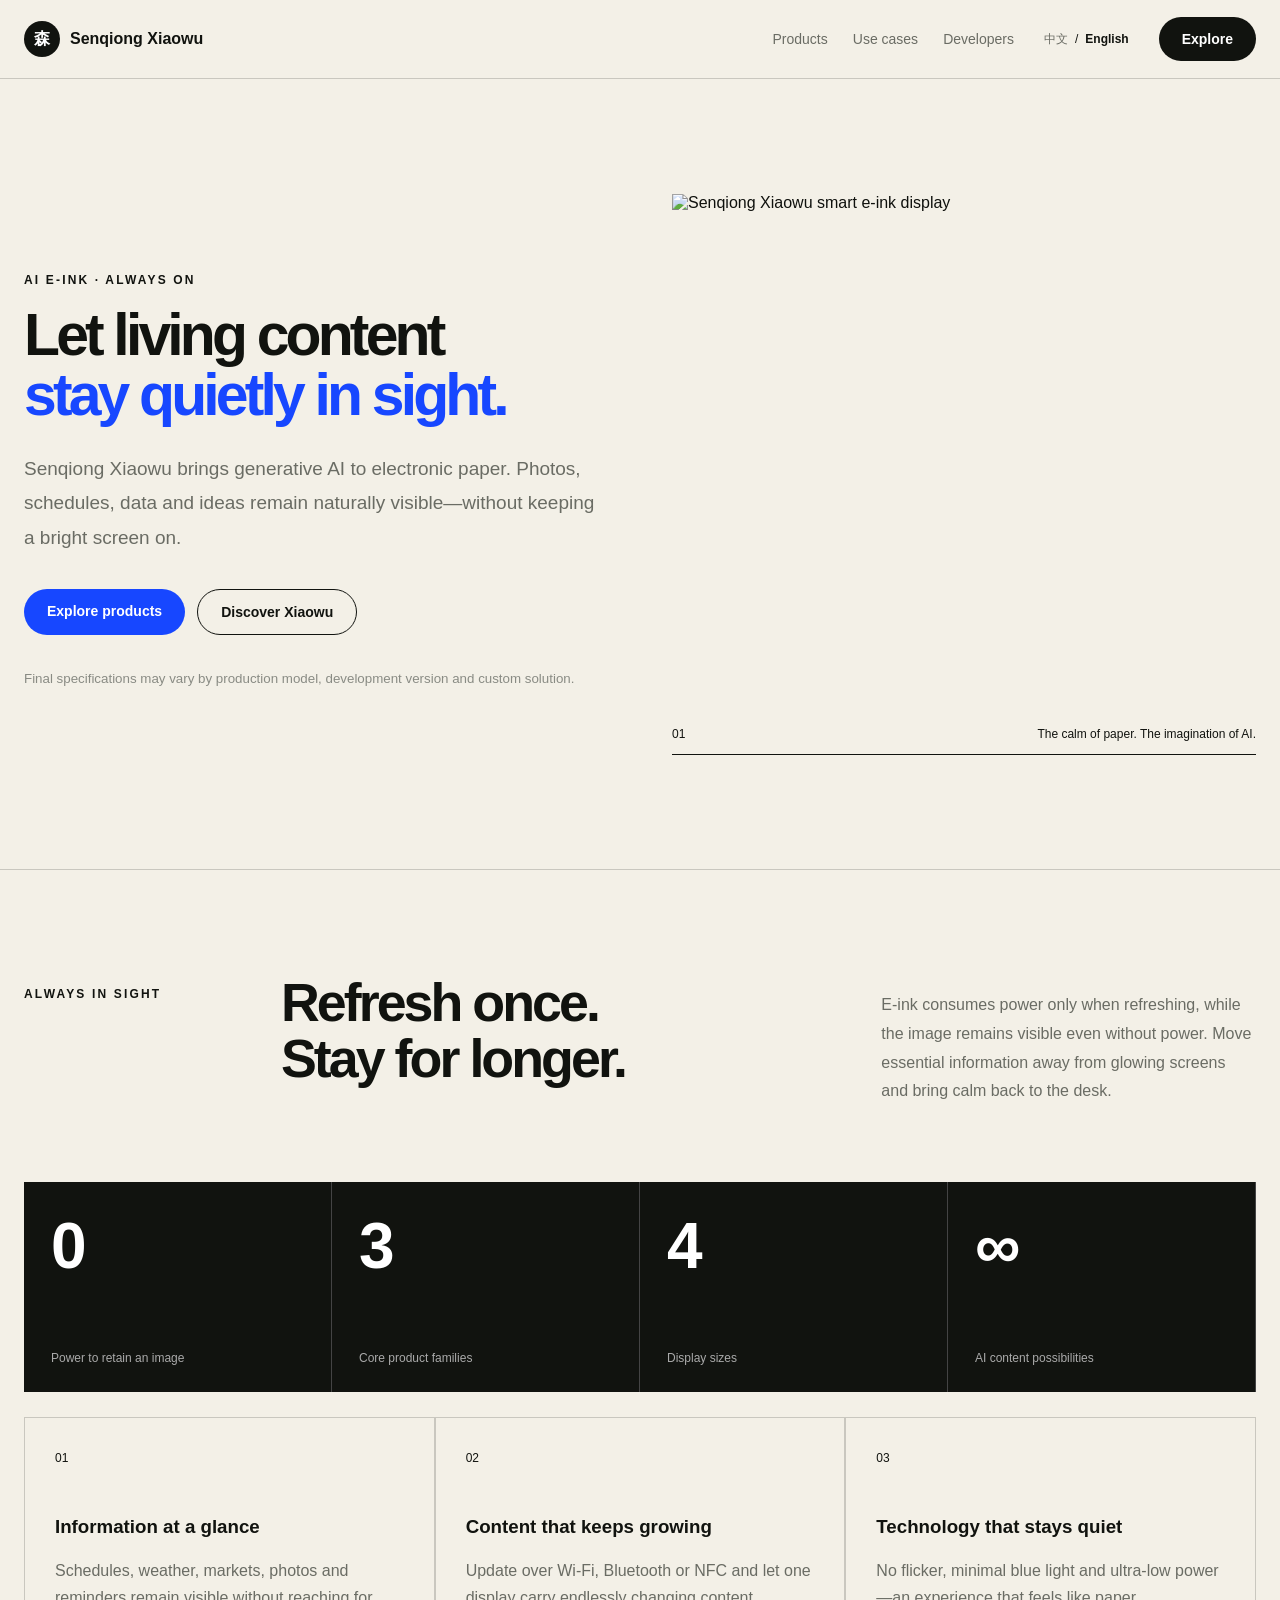
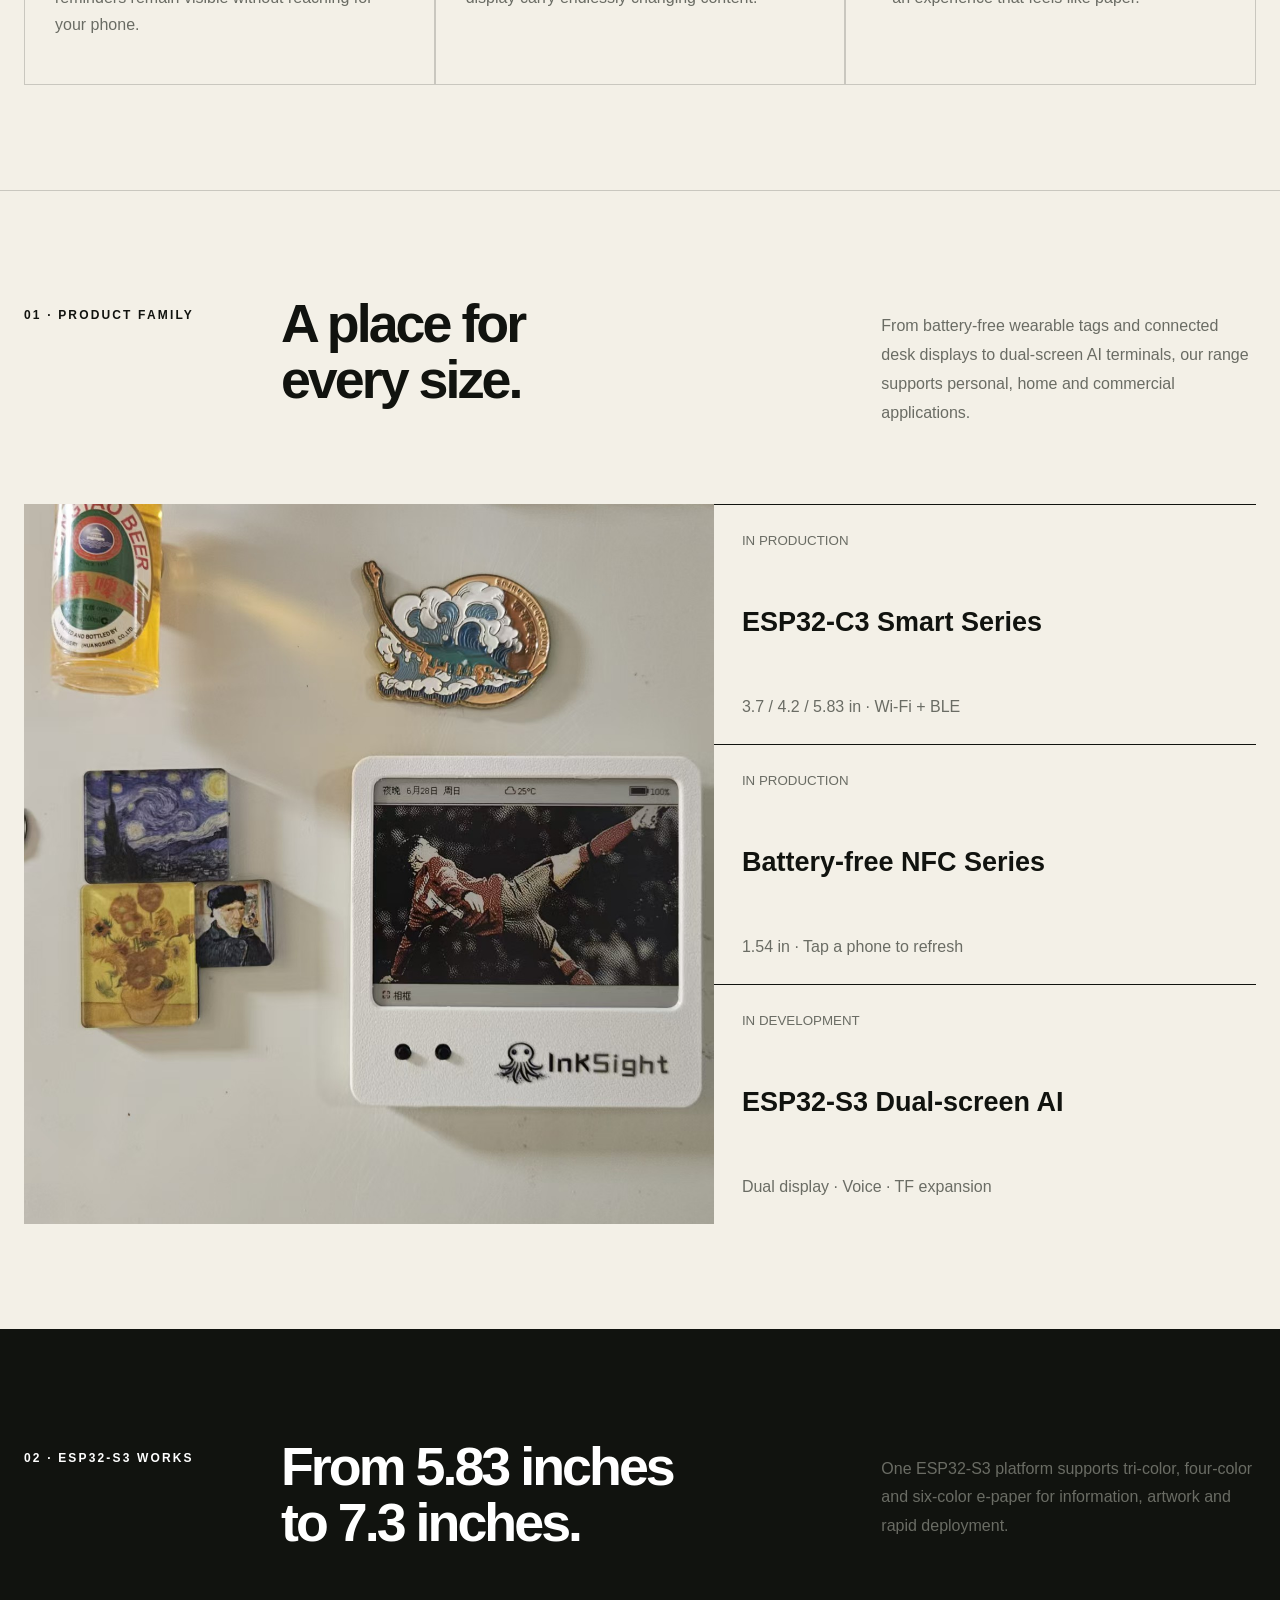
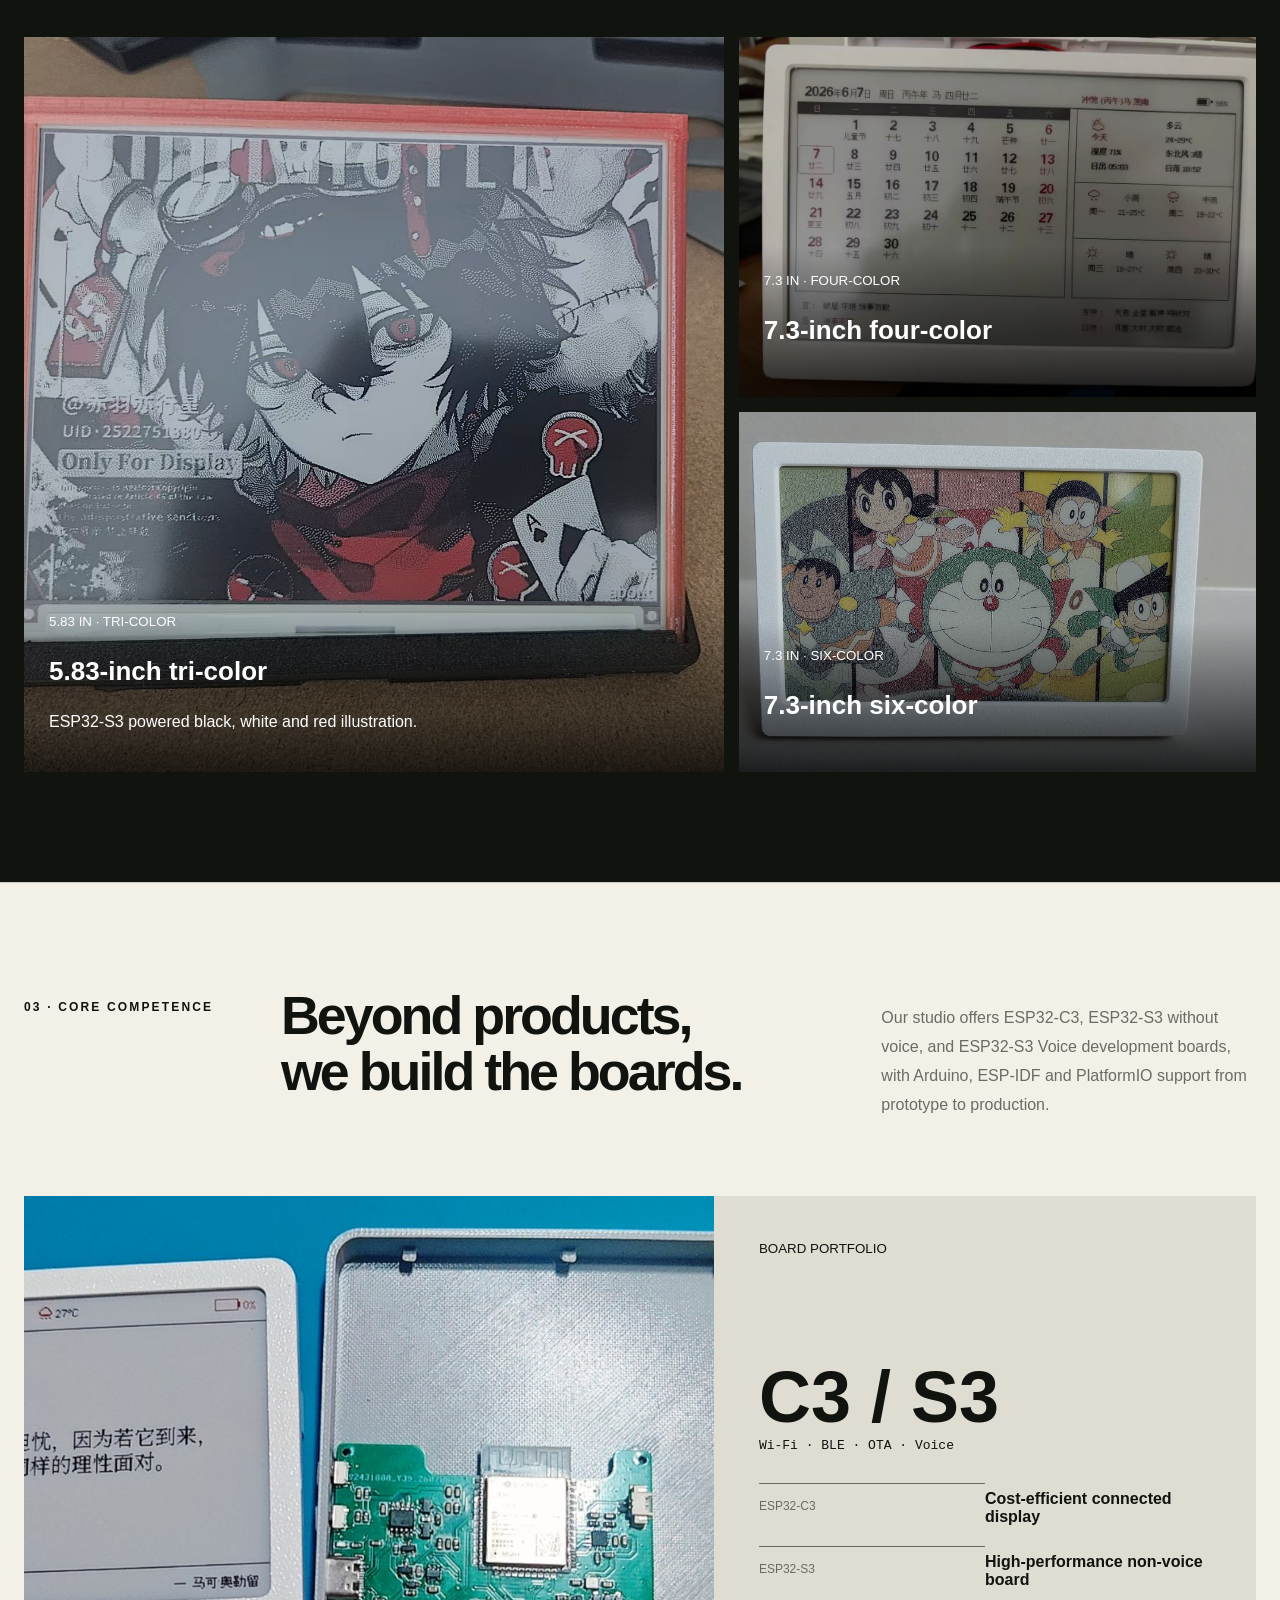
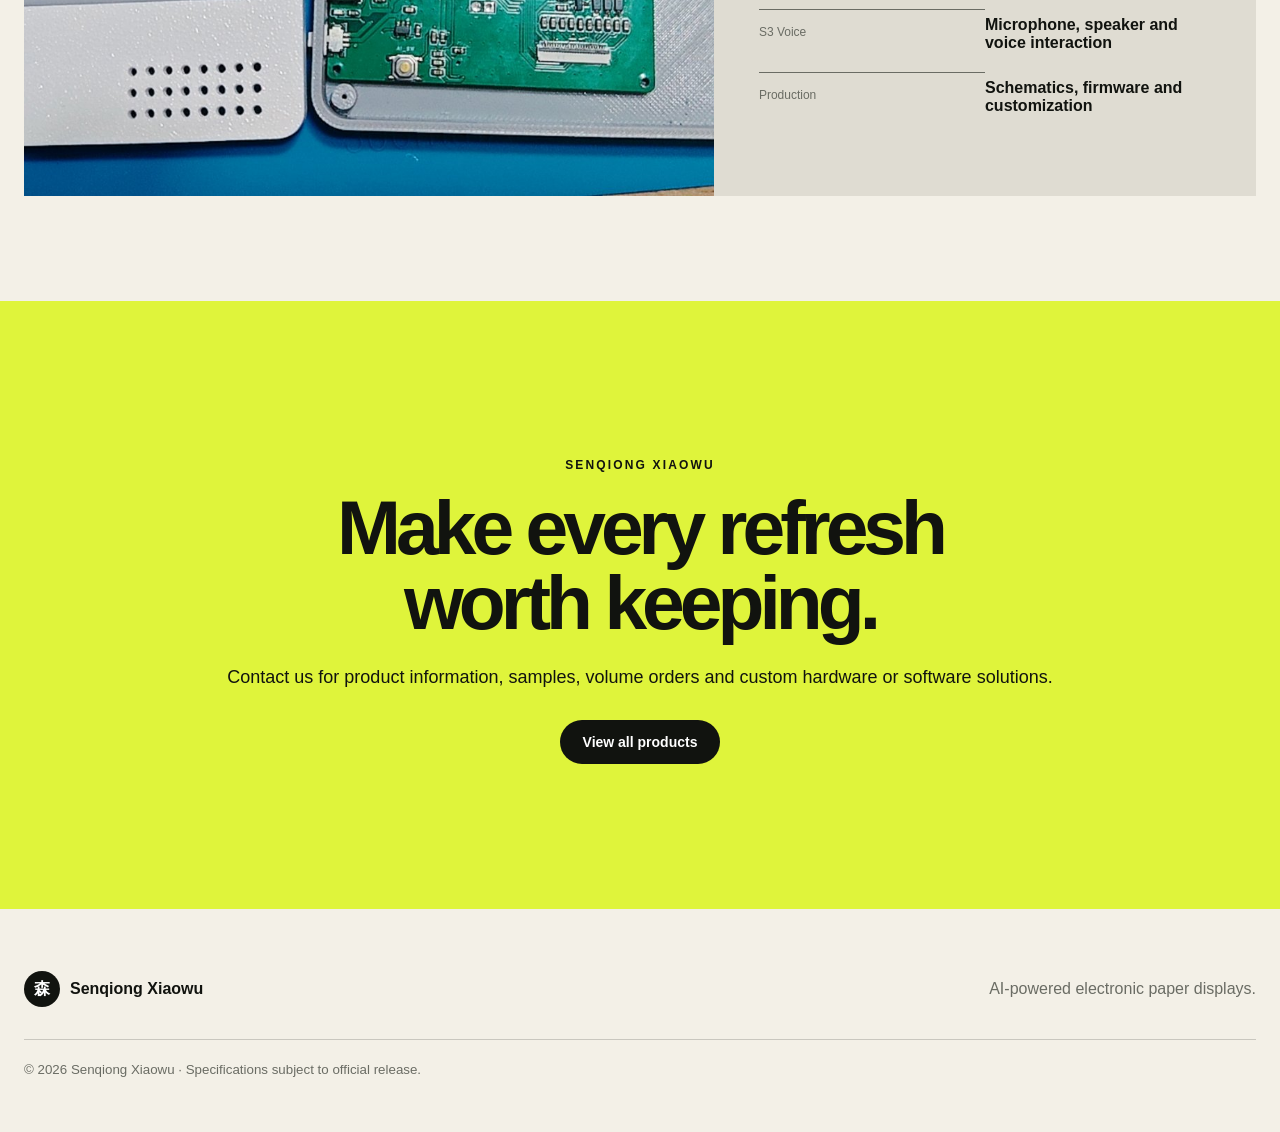
==== commit 5e58f864: "Expand S3 compatibility and board portfolio" ====
--- a/en.html
+++ b/en.html
@@ -1,9 +1,9 @@
 <!doctype html><html lang="en"><head><meta charset="utf-8"><meta name="viewport" content="width=device-width,initial-scale=1"><title>Senqiong Xiaowu | AI E-Ink Displays</title><meta name="description" content="AI-powered e-ink displays for ideas, memories and information that deserve to stay visible."><link rel="icon" href="assets/logo.jpg"><link rel="stylesheet" href="assets/home.css"><link rel="stylesheet" href="assets/banner.css?v=4"><link rel="stylesheet" href="assets/language.css"><link rel="stylesheet" href="assets/responsive.css?v=1"></head><body id="top">
 <header class="nav"><a class="brand" href="#top"><b>森</b>Senqiong Xiaowu</a><nav><a href="#product">Products</a><a href="#scenes">Use cases</a><a href="#developer">Developers</a></nav><div class="languages"><a href="index.html">中文</a><span>/</span><a class="active" href="en.html">English</a></div><a class="pill black nav-button" href="#contact">Explore</a></header>
-<main><section class="hero"><div><p class="eyebrow">AI E-INK · ALWAYS ON</p><h1>Let living content <em>stay quietly in sight.</em></h1><p class="lead">Senqiong Xiaowu brings generative AI to electronic paper. Photos, schedules, data and ideas remain naturally visible—without keeping a bright screen on.</p><p class="actions"><a class="pill blue" href="#families">Explore products</a><a class="pill outline" href="#product">Discover Xiaowu</a></p><small>Final specifications may vary by production model, development version and custom solution.</small></div><figure><img class="hero-products" src="assets/images/hero-products.jpg" alt="Senqiong Xiaowu AI e-ink display collection"><figcaption><span>01</span>The calm of paper. The imagination of AI.</figcaption></figure></section>
+<main><section class="hero"><div><p class="eyebrow">AI E-INK · ALWAYS ON</p><h1>Let living content <em>stay quietly in sight.</em></h1><p class="lead">Senqiong Xiaowu brings generative AI to electronic paper. Photos, schedules, data and ideas remain naturally visible—without keeping a bright screen on.</p><p class="actions"><a class="pill blue" href="#families">Explore products</a><a class="pill outline" href="#product">Discover Xiaowu</a></p><small>Final specifications may vary by production model, development version and custom solution.</small></div><figure><img class="hero-products" src="assets/images/hero-main.png" alt="Senqiong Xiaowu smart e-ink display"><figcaption><span>01</span>The calm of paper. The imagination of AI.</figcaption></figure></section>
 <section class="block" id="product"><div class="intro"><p class="eyebrow">ALWAYS IN SIGHT</p><h2>Refresh once.<br>Stay for longer.</h2><p>E-ink consumes power only when refreshing, while the image remains visible even without power. Move essential information away from glowing screens and bring calm back to the desk.</p></div><div class="metrics"><article><strong>0</strong><span>Power to retain an image</span></article><article><strong>3</strong><span>Core product families</span></article><article><strong>4</strong><span>Display sizes</span></article><article><strong>∞</strong><span>AI content possibilities</span></article></div><div class="three"><article><i>01</i><h3>Information at a glance</h3><p>Schedules, weather, markets, photos and reminders remain visible without reaching for your phone.</p></article><article><i>02</i><h3>Content that keeps growing</h3><p>Update over Wi-Fi, Bluetooth or NFC and let one display carry endlessly changing content.</p></article><article><i>03</i><h3>Technology that stays quiet</h3><p>No flicker, minimal blue light and ultra-low power—an experience that feels like paper.</p></article></div></section>
 <section class="block" id="families"><div class="intro"><p class="eyebrow">01 · PRODUCT FAMILY</p><h2>A place for<br>every size.</h2><p>From battery-free wearable tags and connected desk displays to dual-screen AI terminals, our range supports personal, home and commercial applications.</p></div><div class="products"><img src="assets/images/product-lifestyle.jpg" alt="Xiaowu e-ink display in a home setting"><div><a href="products/c3-series.html"><small>IN PRODUCTION</small><strong>ESP32-C3 Smart Series</strong><span>3.7 / 4.2 / 5.83 in · Wi-Fi + BLE</span></a><a href="products/nfc-154.html"><small>IN PRODUCTION</small><strong>Battery-free NFC Series</strong><span>1.54 in · Tap a phone to refresh</span></a><a href="products/s3-dual.html"><small>IN DEVELOPMENT</small><strong>ESP32-S3 Dual-screen AI</strong><span>Dual display · Voice · TF expansion</span></a></div></div></section>
-<section class="dark" id="scenes"><div class="intro"><p class="eyebrow">02 · LIVING WITH E-INK</p><h2>Technology that fits life,<br>without interrupting it.</h2></div><div class="gallery"><article class="tall"><img src="assets/images/products/album-art-1.jpg" alt="Full-color e-ink photo frame"><div><small>HOME</small><h3>Full-color digital album</h3><p>Keep memories and artwork on display—even without power.</p></div></article><article><img src="assets/images/products/nfc-fridge-portrait.jpg" alt="NFC e-ink refrigerator display"><div><small>NFC</small><h3>Wearable tags and home labels</h3></div></article><article><img src="assets/images/products/s3-dual-photo-weather.jpg" alt="Dual-screen AI desk assistant"><div><small>AI DESK</small><h3>AI desk companion</h3></div></article></div></section>
-<section class="block" id="developer"><div class="intro"><p class="eyebrow">03 · OPEN HARDWARE</p><h2>From an idea<br>to a working display.</h2><p>Built on the open ESP32 ecosystem with support for Arduino, ESP-IDF and PlatformIO—from rapid prototypes to production customization.</p></div><div class="board"><img src="assets/images/products/dev-board-exploded.jpg" alt="E-ink display and development board exploded view"><div><small>MAIN CONTROLLER</small><strong>ESP32</strong><code>Wi-Fi · BLE · OTA</code><dl><dt>DISPLAY</dt><dd>Multiple e-paper sizes</dd><dt>CONTENT</dt><dd>AI cloud delivery</dd><dt>EXPANSION</dt><dd>Voice / TF / NFC</dd></dl></div></div></section>
+<section class="dark" id="scenes"><div class="intro"><p class="eyebrow">02 · ESP32-S3 WORKS</p><h2>From 5.83 inches<br>to 7.3 inches.</h2><p>One ESP32-S3 platform supports tri-color, four-color and six-color e-paper for information, artwork and rapid deployment.</p></div><div class="gallery"><article class="tall"><img src="assets/images/products/s3-583-tricolor.jpg" alt="5.83-inch tri-color e-paper work"><div><small>5.83 IN · TRI-COLOR</small><h3>5.83-inch tri-color</h3><p>ESP32-S3 powered black, white and red illustration.</p></div></article><article><img src="assets/images/products/s3-730-fourcolor.png" alt="7.3-inch four-color e-paper work"><div><small>7.3 IN · FOUR-COLOR</small><h3>7.3-inch four-color</h3></div></article><article><img src="assets/images/products/s3-730-sixcolor.jpg" alt="7.3-inch six-color e-paper work"><div><small>7.3 IN · SIX-COLOR</small><h3>7.3-inch six-color</h3></div></article></div></section>
+<section class="block" id="developer"><div class="intro"><p class="eyebrow">03 · CORE COMPETENCE</p><h2>Beyond products,<br>we build the boards.</h2><p>Our studio offers ESP32-C3, ESP32-S3 without voice, and ESP32-S3 Voice development boards, with Arduino, ESP-IDF and PlatformIO support from prototype to production.</p></div><div class="board"><img src="assets/images/products/dev-board-exploded.jpg" alt="Xiaowu e-paper development board portfolio"><div><small>BOARD PORTFOLIO</small><strong>C3 / S3</strong><code>Wi-Fi · BLE · OTA · Voice</code><dl><dt>ESP32-C3</dt><dd>Cost-efficient connected display</dd><dt>ESP32-S3</dt><dd>High-performance non-voice board</dd><dt>S3 Voice</dt><dd>Microphone, speaker and voice interaction</dd><dt>Production</dt><dd>Schematics, firmware and customization</dd></dl></div></div></section>
 <section class="cta" id="contact"><p class="eyebrow">SENQIONG XIAOWU</p><h2>Make every refresh<br>worth keeping.</h2><p>Contact us for product information, samples, volume orders and custom hardware or software solutions.</p><a class="pill black" href="#families">View all products</a></section></main>
 <footer><a class="brand" href="#top"><b>森</b>Senqiong Xiaowu</a><p>AI-powered electronic paper displays.</p><small>© 2026 Senqiong Xiaowu · Specifications subject to official release.</small></footer></body></html>
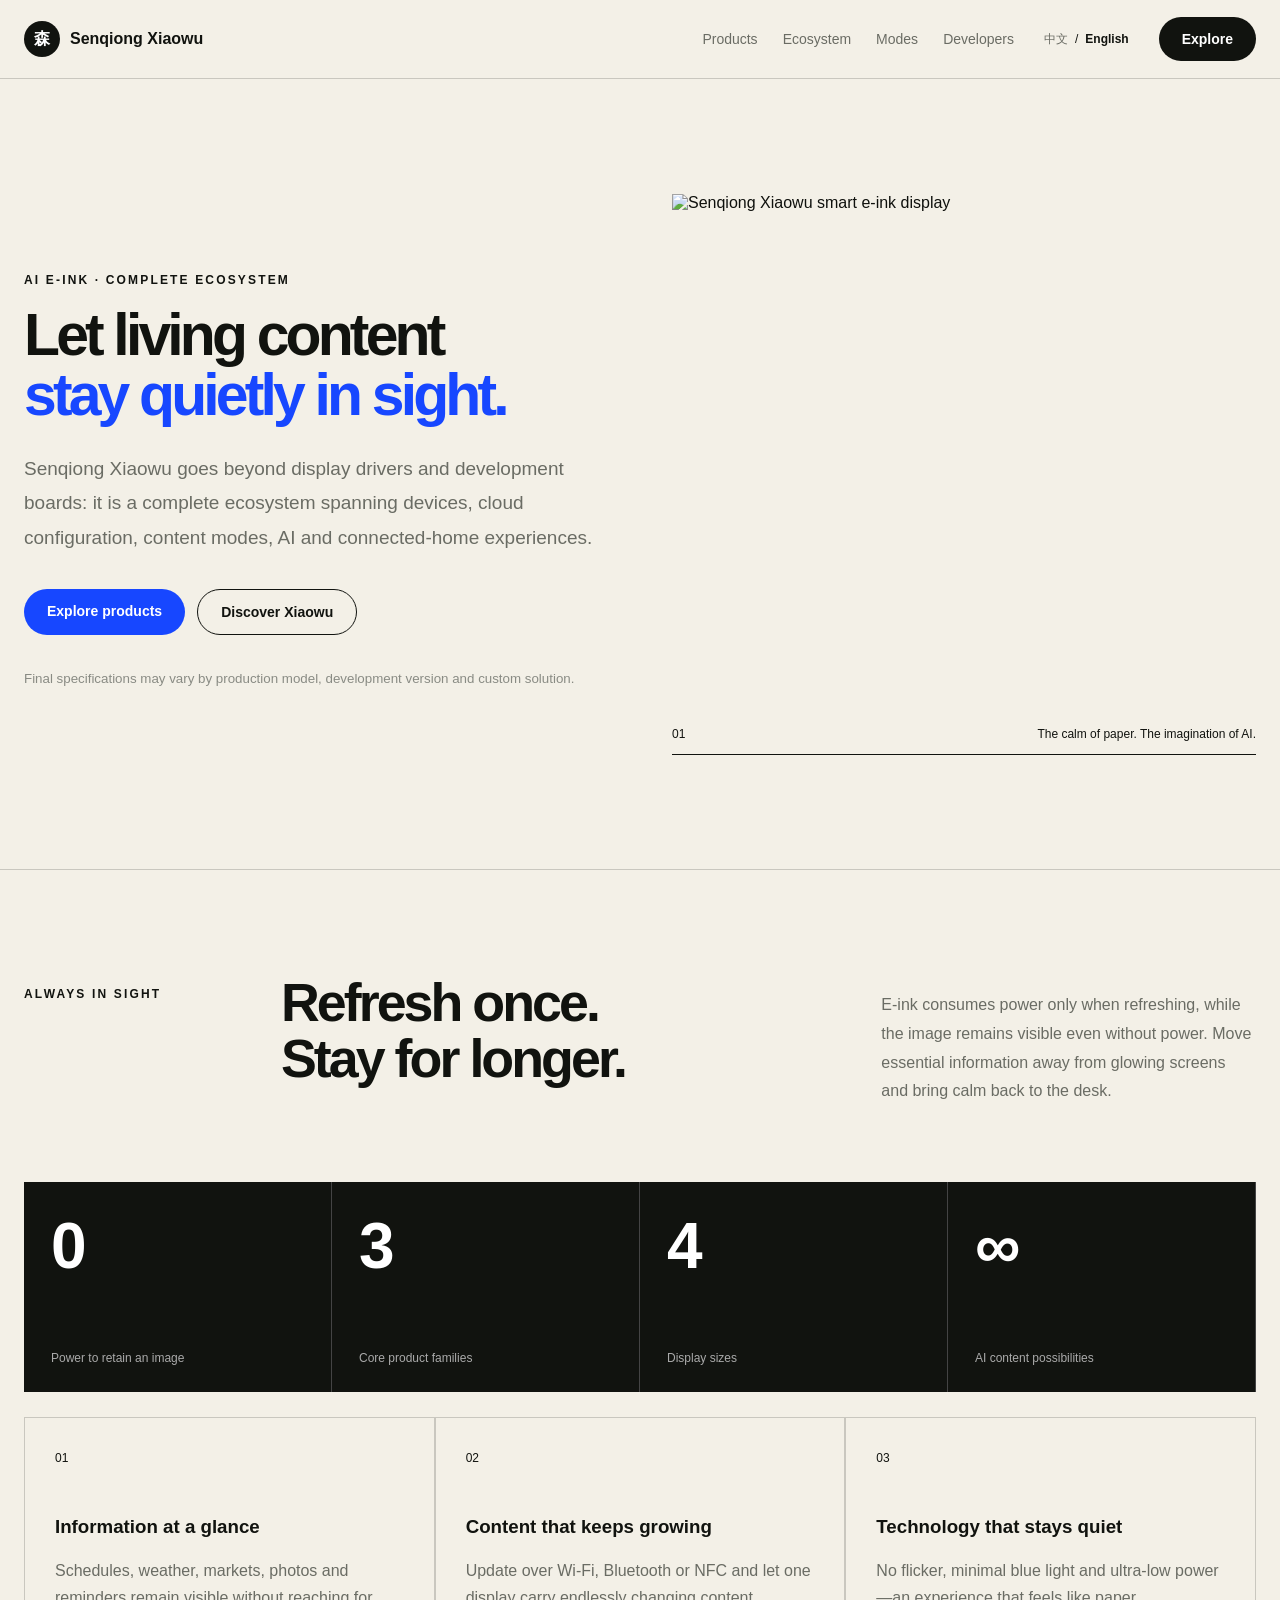
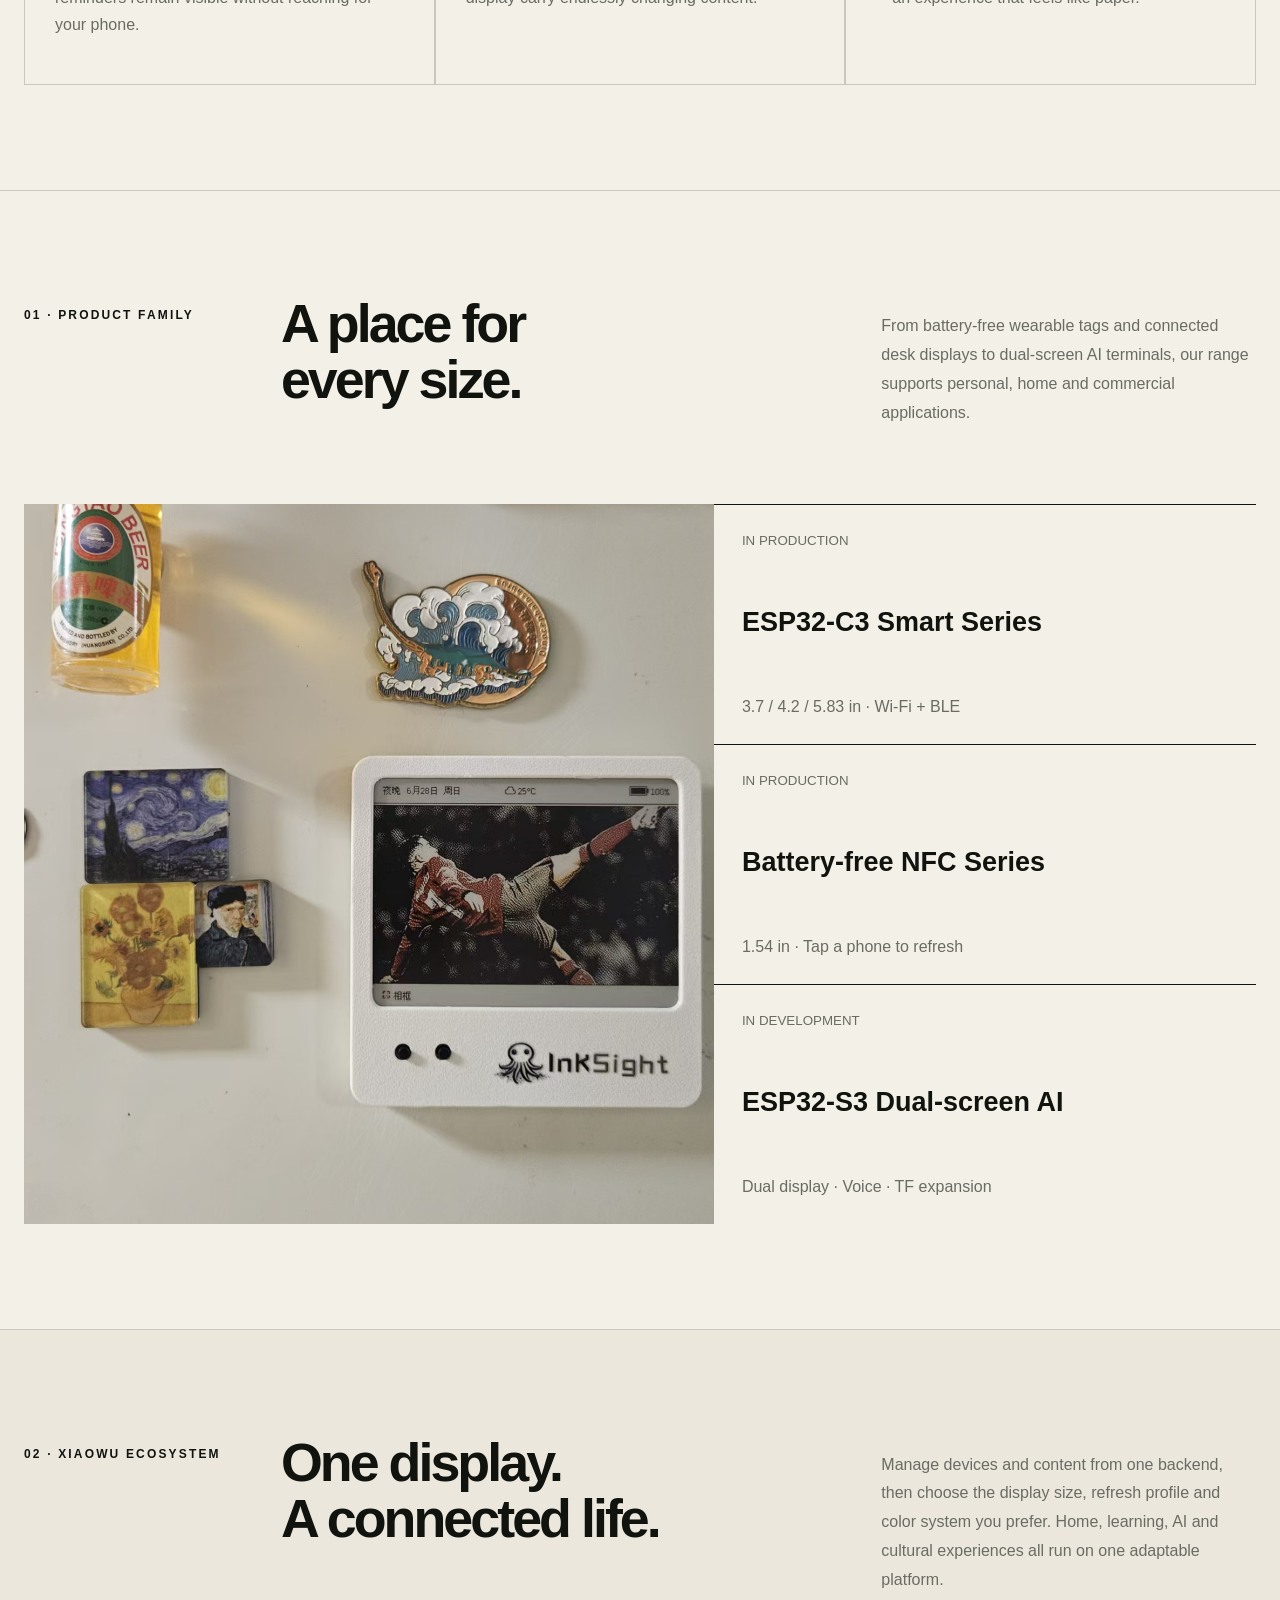
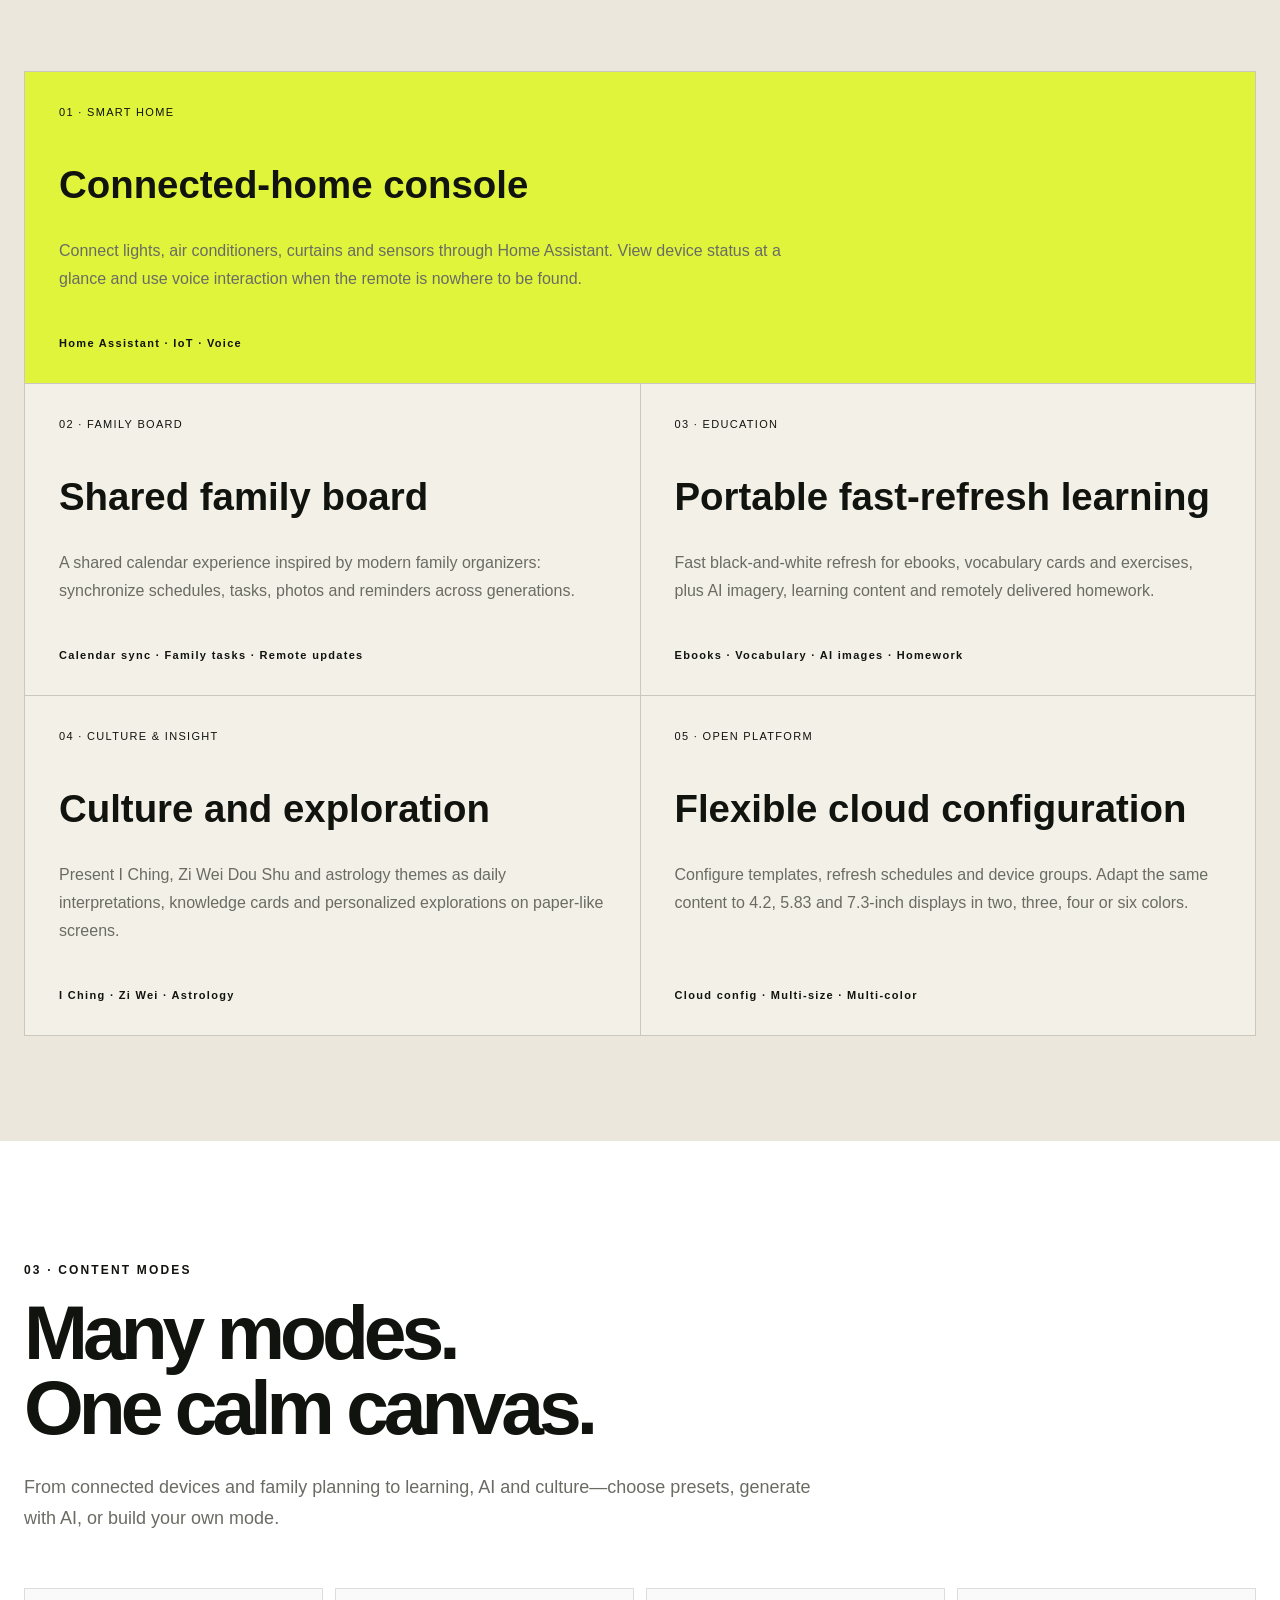
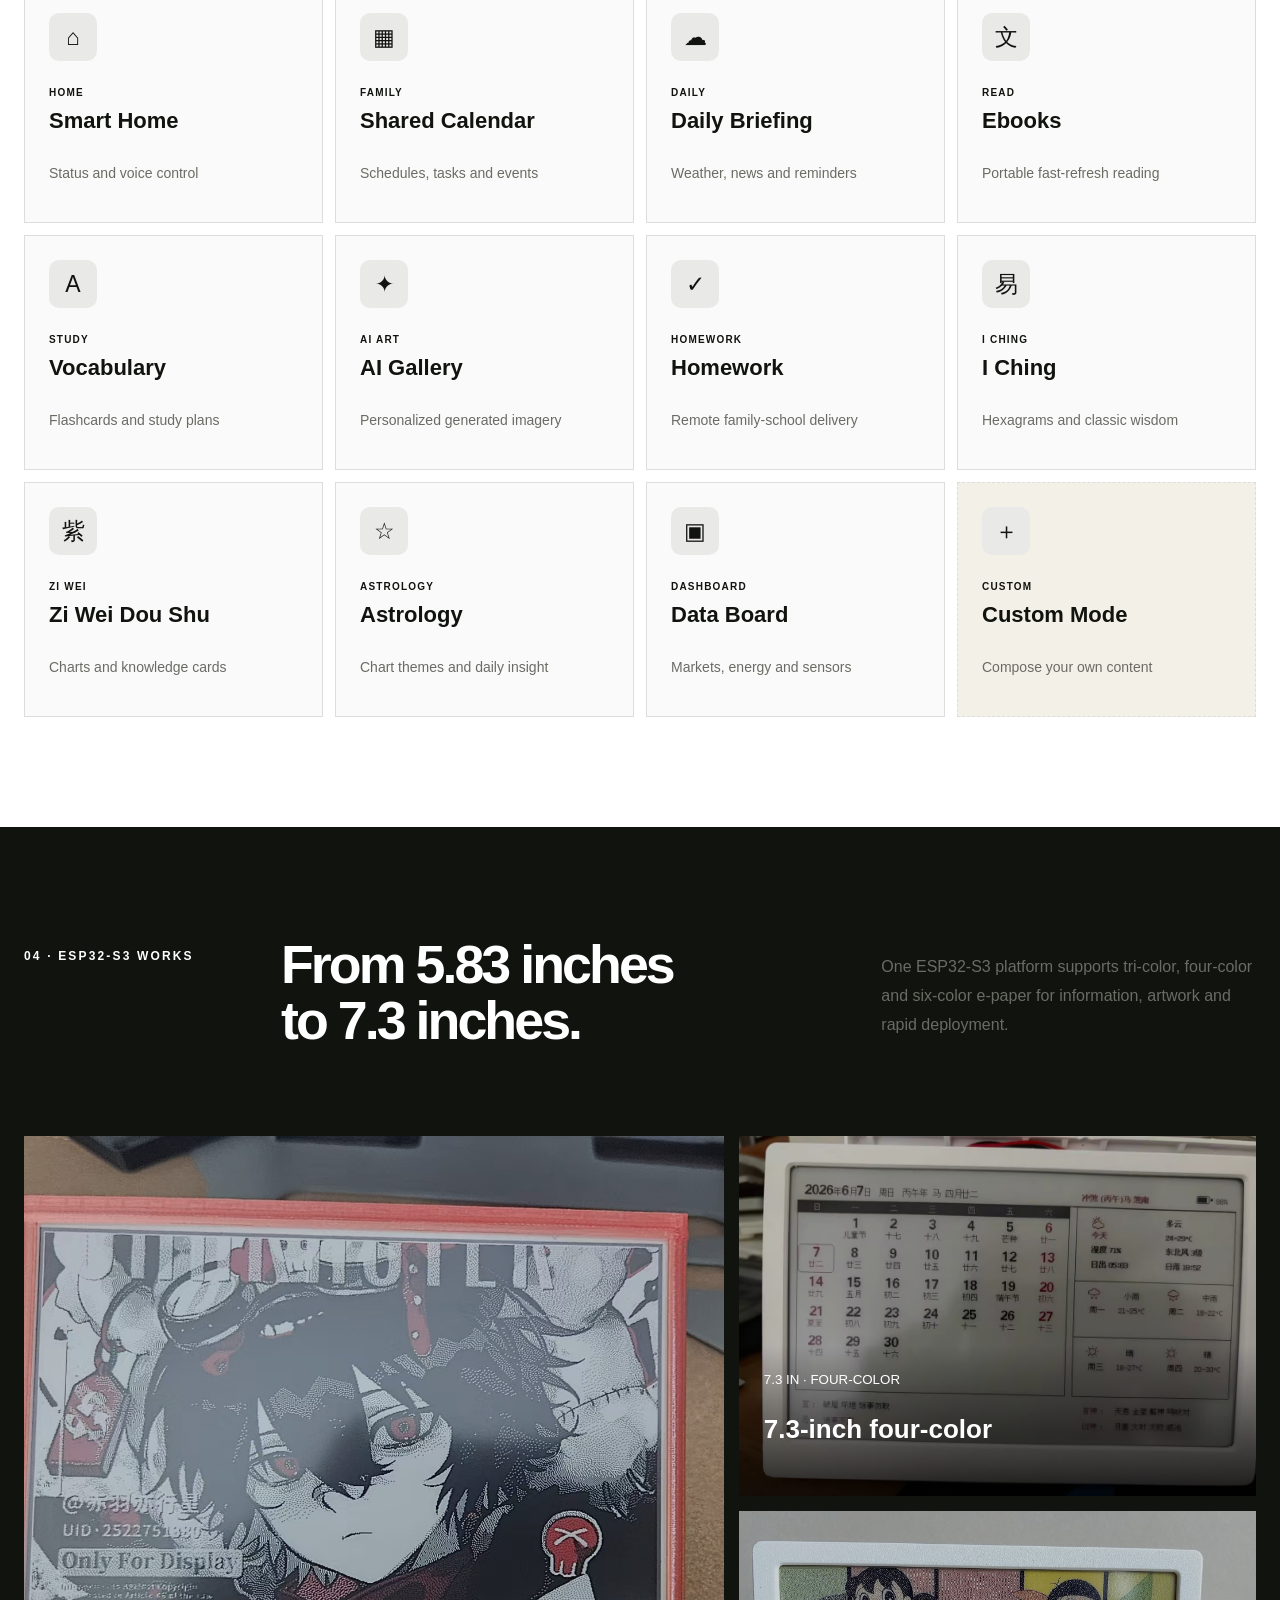
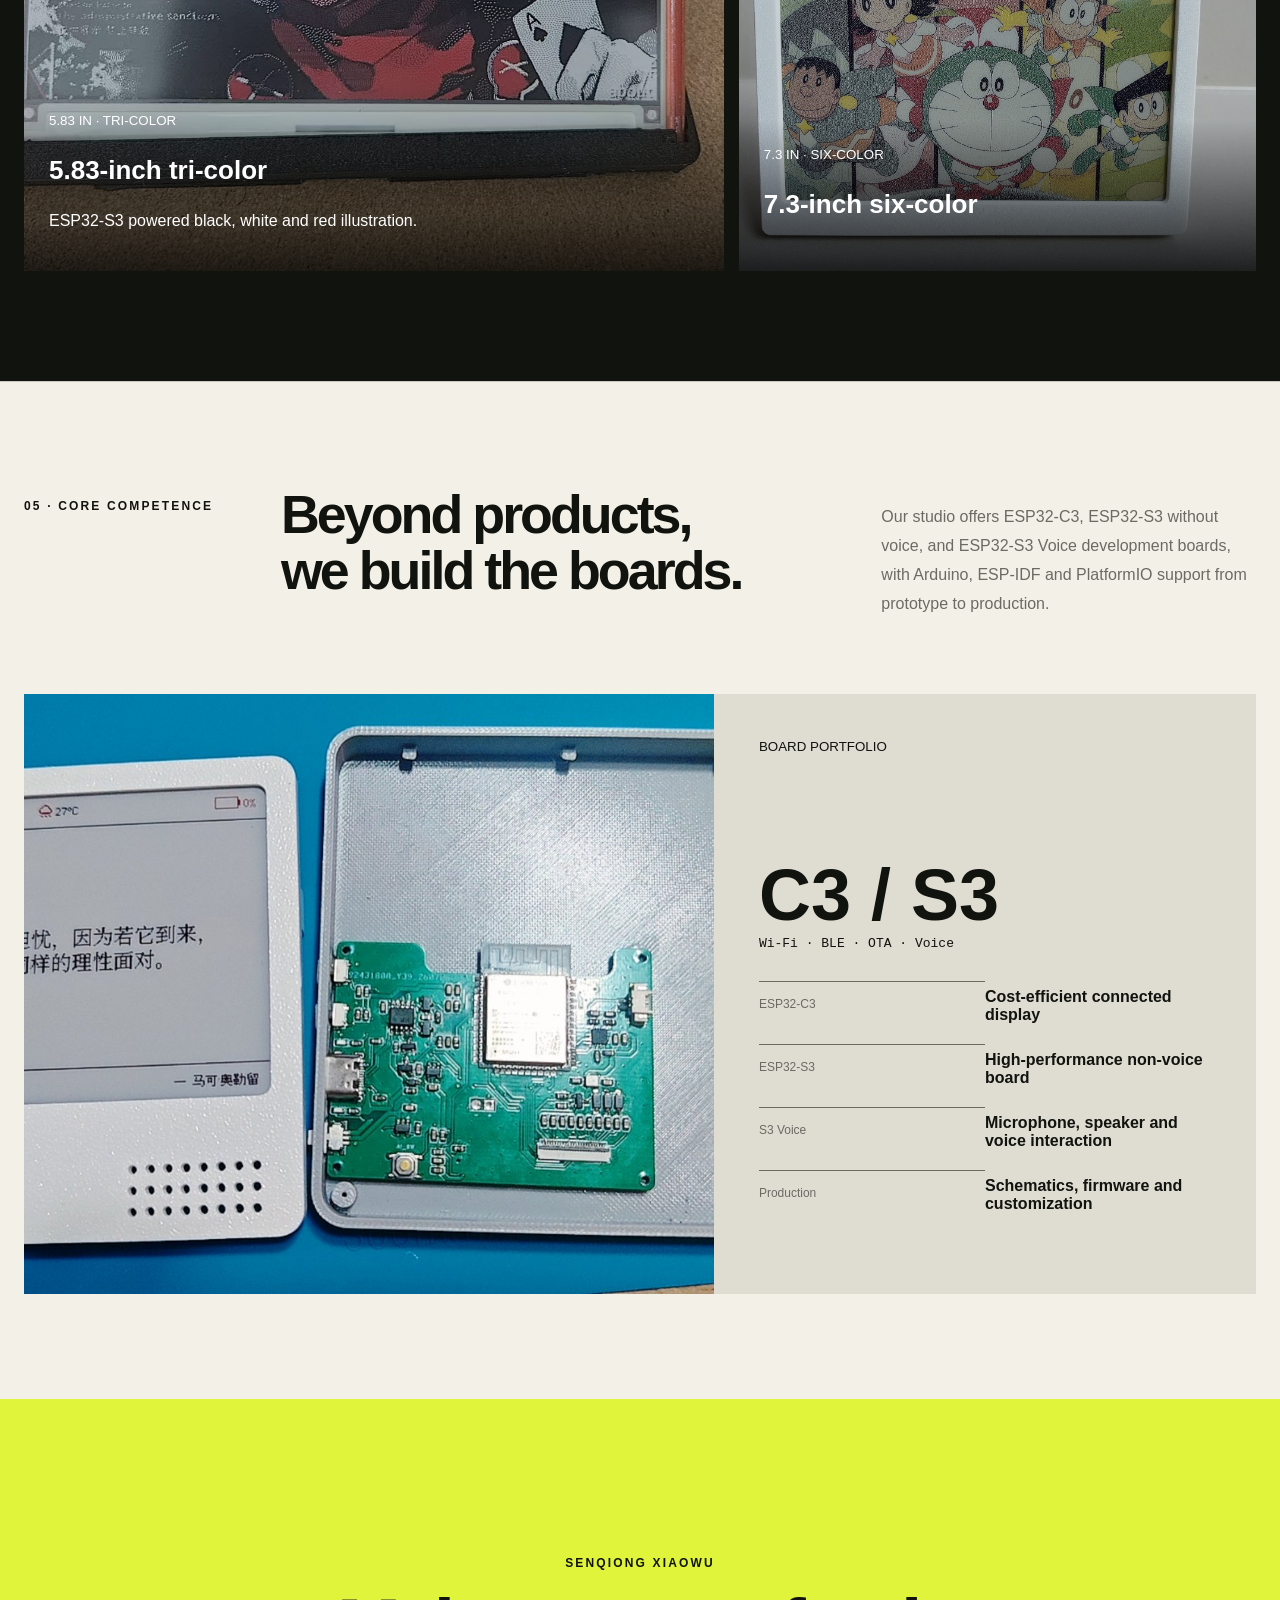
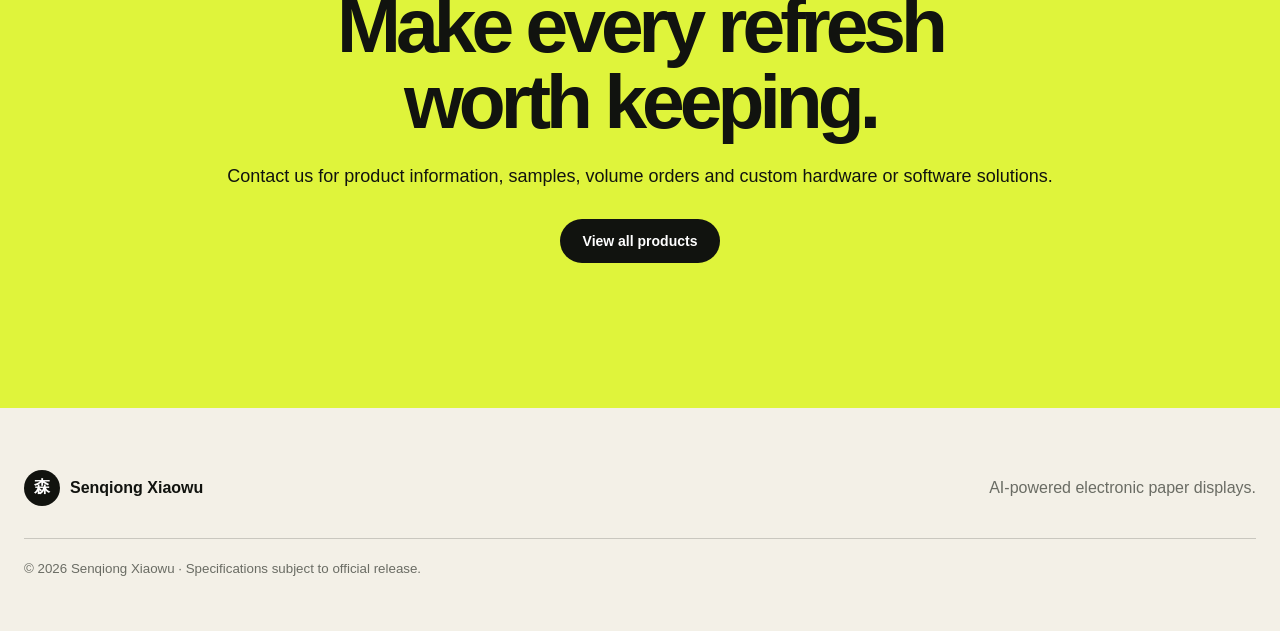
==== commit 4081fb08: "Add Xiaowu ecosystem and content modes" ====
--- a/en.html
+++ b/en.html
@@ -1,9 +1,202 @@
-<!doctype html><html lang="en"><head><meta charset="utf-8"><meta name="viewport" content="width=device-width,initial-scale=1"><title>Senqiong Xiaowu | AI E-Ink Displays</title><meta name="description" content="AI-powered e-ink displays for ideas, memories and information that deserve to stay visible."><link rel="icon" href="assets/logo.jpg"><link rel="stylesheet" href="assets/home.css"><link rel="stylesheet" href="assets/banner.css?v=4"><link rel="stylesheet" href="assets/language.css"><link rel="stylesheet" href="assets/responsive.css?v=1"></head><body id="top">
-<header class="nav"><a class="brand" href="#top"><b>森</b>Senqiong Xiaowu</a><nav><a href="#product">Products</a><a href="#scenes">Use cases</a><a href="#developer">Developers</a></nav><div class="languages"><a href="index.html">中文</a><span>/</span><a class="active" href="en.html">English</a></div><a class="pill black nav-button" href="#contact">Explore</a></header>
-<main><section class="hero"><div><p class="eyebrow">AI E-INK · ALWAYS ON</p><h1>Let living content <em>stay quietly in sight.</em></h1><p class="lead">Senqiong Xiaowu brings generative AI to electronic paper. Photos, schedules, data and ideas remain naturally visible—without keeping a bright screen on.</p><p class="actions"><a class="pill blue" href="#families">Explore products</a><a class="pill outline" href="#product">Discover Xiaowu</a></p><small>Final specifications may vary by production model, development version and custom solution.</small></div><figure><img class="hero-products" src="assets/images/hero-main.png" alt="Senqiong Xiaowu smart e-ink display"><figcaption><span>01</span>The calm of paper. The imagination of AI.</figcaption></figure></section>
-<section class="block" id="product"><div class="intro"><p class="eyebrow">ALWAYS IN SIGHT</p><h2>Refresh once.<br>Stay for longer.</h2><p>E-ink consumes power only when refreshing, while the image remains visible even without power. Move essential information away from glowing screens and bring calm back to the desk.</p></div><div class="metrics"><article><strong>0</strong><span>Power to retain an image</span></article><article><strong>3</strong><span>Core product families</span></article><article><strong>4</strong><span>Display sizes</span></article><article><strong>∞</strong><span>AI content possibilities</span></article></div><div class="three"><article><i>01</i><h3>Information at a glance</h3><p>Schedules, weather, markets, photos and reminders remain visible without reaching for your phone.</p></article><article><i>02</i><h3>Content that keeps growing</h3><p>Update over Wi-Fi, Bluetooth or NFC and let one display carry endlessly changing content.</p></article><article><i>03</i><h3>Technology that stays quiet</h3><p>No flicker, minimal blue light and ultra-low power—an experience that feels like paper.</p></article></div></section>
-<section class="block" id="families"><div class="intro"><p class="eyebrow">01 · PRODUCT FAMILY</p><h2>A place for<br>every size.</h2><p>From battery-free wearable tags and connected desk displays to dual-screen AI terminals, our range supports personal, home and commercial applications.</p></div><div class="products"><img src="assets/images/product-lifestyle.jpg" alt="Xiaowu e-ink display in a home setting"><div><a href="products/c3-series.html"><small>IN PRODUCTION</small><strong>ESP32-C3 Smart Series</strong><span>3.7 / 4.2 / 5.83 in · Wi-Fi + BLE</span></a><a href="products/nfc-154.html"><small>IN PRODUCTION</small><strong>Battery-free NFC Series</strong><span>1.54 in · Tap a phone to refresh</span></a><a href="products/s3-dual.html"><small>IN DEVELOPMENT</small><strong>ESP32-S3 Dual-screen AI</strong><span>Dual display · Voice · TF expansion</span></a></div></div></section>
-<section class="dark" id="scenes"><div class="intro"><p class="eyebrow">02 · ESP32-S3 WORKS</p><h2>From 5.83 inches<br>to 7.3 inches.</h2><p>One ESP32-S3 platform supports tri-color, four-color and six-color e-paper for information, artwork and rapid deployment.</p></div><div class="gallery"><article class="tall"><img src="assets/images/products/s3-583-tricolor.jpg" alt="5.83-inch tri-color e-paper work"><div><small>5.83 IN · TRI-COLOR</small><h3>5.83-inch tri-color</h3><p>ESP32-S3 powered black, white and red illustration.</p></div></article><article><img src="assets/images/products/s3-730-fourcolor.png" alt="7.3-inch four-color e-paper work"><div><small>7.3 IN · FOUR-COLOR</small><h3>7.3-inch four-color</h3></div></article><article><img src="assets/images/products/s3-730-sixcolor.jpg" alt="7.3-inch six-color e-paper work"><div><small>7.3 IN · SIX-COLOR</small><h3>7.3-inch six-color</h3></div></article></div></section>
-<section class="block" id="developer"><div class="intro"><p class="eyebrow">03 · CORE COMPETENCE</p><h2>Beyond products,<br>we build the boards.</h2><p>Our studio offers ESP32-C3, ESP32-S3 without voice, and ESP32-S3 Voice development boards, with Arduino, ESP-IDF and PlatformIO support from prototype to production.</p></div><div class="board"><img src="assets/images/products/dev-board-exploded.jpg" alt="Xiaowu e-paper development board portfolio"><div><small>BOARD PORTFOLIO</small><strong>C3 / S3</strong><code>Wi-Fi · BLE · OTA · Voice</code><dl><dt>ESP32-C3</dt><dd>Cost-efficient connected display</dd><dt>ESP32-S3</dt><dd>High-performance non-voice board</dd><dt>S3 Voice</dt><dd>Microphone, speaker and voice interaction</dd><dt>Production</dt><dd>Schematics, firmware and customization</dd></dl></div></div></section>
-<section class="cta" id="contact"><p class="eyebrow">SENQIONG XIAOWU</p><h2>Make every refresh<br>worth keeping.</h2><p>Contact us for product information, samples, volume orders and custom hardware or software solutions.</p><a class="pill black" href="#families">View all products</a></section></main>
-<footer><a class="brand" href="#top"><b>森</b>Senqiong Xiaowu</a><p>AI-powered electronic paper displays.</p><small>© 2026 Senqiong Xiaowu · Specifications subject to official release.</small></footer></body></html>
+<!doctype html>
+<html lang="en">
+<head>
+<meta charset="utf-8">
+<meta name="viewport" content="width=device-width,initial-scale=1">
+<title>Senqiong Xiaowu | AI E-Ink Displays</title>
+<meta name="description" content="AI-powered e-ink displays for ideas, memories and information that deserve to stay visible.">
+<link rel="icon" href="assets/logo.jpg">
+<link rel="stylesheet" href="assets/home.css?v=2">
+<link rel="stylesheet" href="assets/banner.css?v=4">
+<link rel="stylesheet" href="assets/language.css">
+<link rel="stylesheet" href="assets/responsive.css?v=1">
+</head>
+<body id="top">
+<header class="nav">
+<a class="brand" href="#top">
+<b>森</b>Senqiong Xiaowu</a>
+<nav>
+<a href="#product">Products</a>
+<a href="#ecosystem">Ecosystem</a>
+<a href="#modes">Modes</a>
+<a href="#developer">Developers</a>
+</nav>
+<div class="languages">
+<a href="index.html">中文</a>
+<span>/</span>
+<a class="active" href="en.html">English</a>
+</div>
+<a class="pill black nav-button" href="#contact">Explore</a>
+</header>
+<main>
+<section class="hero">
+<div>
+<p class="eyebrow">AI E-INK · COMPLETE ECOSYSTEM</p>
+<h1>Let living content <em>stay quietly in sight.</em>
+</h1>
+<p class="lead">Senqiong Xiaowu goes beyond display drivers and development boards: it is a complete ecosystem spanning devices, cloud configuration, content modes, AI and connected-home experiences.</p>
+<p class="actions">
+<a class="pill blue" href="#families">Explore products</a>
+<a class="pill outline" href="#product">Discover Xiaowu</a>
+</p>
+<small>Final specifications may vary by production model, development version and custom solution.</small>
+</div>
+<figure>
+<img class="hero-products" src="assets/images/hero-main.png" alt="Senqiong Xiaowu smart e-ink display">
+<figcaption>
+<span>01</span>The calm of paper. The imagination of AI.</figcaption>
+</figure>
+</section>
+<section class="block" id="product">
+<div class="intro">
+<p class="eyebrow">ALWAYS IN SIGHT</p>
+<h2>Refresh once.<br>Stay for longer.</h2>
+<p>E-ink consumes power only when refreshing, while the image remains visible even without power. Move essential information away from glowing screens and bring calm back to the desk.</p>
+</div>
+<div class="metrics">
+<article>
+<strong>0</strong>
+<span>Power to retain an image</span>
+</article>
+<article>
+<strong>3</strong>
+<span>Core product families</span>
+</article>
+<article>
+<strong>4</strong>
+<span>Display sizes</span>
+</article>
+<article>
+<strong>∞</strong>
+<span>AI content possibilities</span>
+</article>
+</div>
+<div class="three">
+<article>
+<i>01</i>
+<h3>Information at a glance</h3>
+<p>Schedules, weather, markets, photos and reminders remain visible without reaching for your phone.</p>
+</article>
+<article>
+<i>02</i>
+<h3>Content that keeps growing</h3>
+<p>Update over Wi-Fi, Bluetooth or NFC and let one display carry endlessly changing content.</p>
+</article>
+<article>
+<i>03</i>
+<h3>Technology that stays quiet</h3>
+<p>No flicker, minimal blue light and ultra-low power—an experience that feels like paper.</p>
+</article>
+</div>
+</section>
+<section class="block" id="families">
+<div class="intro">
+<p class="eyebrow">01 · PRODUCT FAMILY</p>
+<h2>A place for<br>every size.</h2>
+<p>From battery-free wearable tags and connected desk displays to dual-screen AI terminals, our range supports personal, home and commercial applications.</p>
+</div>
+<div class="products">
+<img src="assets/images/product-lifestyle.jpg" alt="Xiaowu e-ink display in a home setting">
+<div>
+<a href="products/c3-series.html">
+<small>IN PRODUCTION</small>
+<strong>ESP32-C3 Smart Series</strong>
+<span>3.7 / 4.2 / 5.83 in · Wi-Fi + BLE</span>
+</a>
+<a href="products/nfc-154.html">
+<small>IN PRODUCTION</small>
+<strong>Battery-free NFC Series</strong>
+<span>1.54 in · Tap a phone to refresh</span>
+</a>
+<a href="products/s3-dual.html">
+<small>IN DEVELOPMENT</small>
+<strong>ESP32-S3 Dual-screen AI</strong>
+<span>Dual display · Voice · TF expansion</span>
+</a>
+</div>
+</div>
+</section>
+<section class="block ecosystem" id="ecosystem">
+<div class="intro"><p class="eyebrow">02 · XIAOWU ECOSYSTEM</p><h2>One display.<br>A connected life.</h2><p>Manage devices and content from one backend, then choose the display size, refresh profile and color system you prefer. Home, learning, AI and cultural experiences all run on one adaptable platform.</p></div>
+<div class="eco-grid">
+<article class="eco-home"><span>01 · SMART HOME</span><h3>Connected-home console</h3><p>Connect lights, air conditioners, curtains and sensors through Home Assistant. View device status at a glance and use voice interaction when the remote is nowhere to be found.</p><b>Home Assistant · IoT · Voice</b></article>
+<article><span>02 · FAMILY BOARD</span><h3>Shared family board</h3><p>A shared calendar experience inspired by modern family organizers: synchronize schedules, tasks, photos and reminders across generations.</p><b>Calendar sync · Family tasks · Remote updates</b></article>
+<article><span>03 · EDUCATION</span><h3>Portable fast-refresh learning</h3><p>Fast black-and-white refresh for ebooks, vocabulary cards and exercises, plus AI imagery, learning content and remotely delivered homework.</p><b>Ebooks · Vocabulary · AI images · Homework</b></article>
+<article><span>04 · CULTURE & INSIGHT</span><h3>Culture and exploration</h3><p>Present I Ching, Zi Wei Dou Shu and astrology themes as daily interpretations, knowledge cards and personalized explorations on paper-like screens.</p><b>I Ching · Zi Wei · Astrology</b></article>
+<article><span>05 · OPEN PLATFORM</span><h3>Flexible cloud configuration</h3><p>Configure templates, refresh schedules and device groups. Adapt the same content to 4.2, 5.83 and 7.3-inch displays in two, three, four or six colors.</p><b>Cloud config · Multi-size · Multi-color</b></article>
+</div></section>
+<section class="modes" id="modes"><div class="modes-head"><p class="eyebrow">03 · CONTENT MODES</p><h2>Many modes.<br>One calm canvas.</h2><p>From connected devices and family planning to learning, AI and culture—choose presets, generate with AI, or build your own mode.</p></div><div class="mode-grid">
+<article><i>⌂</i><small>HOME</small><h3>Smart Home</h3><p>Status and voice control</p></article><article><i>▦</i><small>FAMILY</small><h3>Shared Calendar</h3><p>Schedules, tasks and events</p></article><article><i>☁</i><small>DAILY</small><h3>Daily Briefing</h3><p>Weather, news and reminders</p></article><article><i>文</i><small>READ</small><h3>Ebooks</h3><p>Portable fast-refresh reading</p></article><article><i>A</i><small>STUDY</small><h3>Vocabulary</h3><p>Flashcards and study plans</p></article><article><i>✦</i><small>AI ART</small><h3>AI Gallery</h3><p>Personalized generated imagery</p></article><article><i>✓</i><small>HOMEWORK</small><h3>Homework</h3><p>Remote family-school delivery</p></article><article><i>易</i><small>I CHING</small><h3>I Ching</h3><p>Hexagrams and classic wisdom</p></article><article><i>紫</i><small>ZI WEI</small><h3>Zi Wei Dou Shu</h3><p>Charts and knowledge cards</p></article><article><i>☆</i><small>ASTROLOGY</small><h3>Astrology</h3><p>Chart themes and daily insight</p></article><article><i>▣</i><small>DASHBOARD</small><h3>Data Board</h3><p>Markets, energy and sensors</p></article><article class="custom"><i>＋</i><small>CUSTOM</small><h3>Custom Mode</h3><p>Compose your own content</p></article>
+</div></section>
+<section class="dark" id="scenes">
+<div class="intro">
+<p class="eyebrow">04 · ESP32-S3 WORKS</p>
+<h2>From 5.83 inches<br>to 7.3 inches.</h2>
+<p>One ESP32-S3 platform supports tri-color, four-color and six-color e-paper for information, artwork and rapid deployment.</p>
+</div>
+<div class="gallery">
+<article class="tall">
+<img src="assets/images/products/s3-583-tricolor.jpg" alt="5.83-inch tri-color e-paper work">
+<div>
+<small>5.83 IN · TRI-COLOR</small>
+<h3>5.83-inch tri-color</h3>
+<p>ESP32-S3 powered black, white and red illustration.</p>
+</div>
+</article>
+<article>
+<img src="assets/images/products/s3-730-fourcolor.png" alt="7.3-inch four-color e-paper work">
+<div>
+<small>7.3 IN · FOUR-COLOR</small>
+<h3>7.3-inch four-color</h3>
+</div>
+</article>
+<article>
+<img src="assets/images/products/s3-730-sixcolor.jpg" alt="7.3-inch six-color e-paper work">
+<div>
+<small>7.3 IN · SIX-COLOR</small>
+<h3>7.3-inch six-color</h3>
+</div>
+</article>
+</div>
+</section>
+<section class="block" id="developer">
+<div class="intro">
+<p class="eyebrow">05 · CORE COMPETENCE</p>
+<h2>Beyond products,<br>we build the boards.</h2>
+<p>Our studio offers ESP32-C3, ESP32-S3 without voice, and ESP32-S3 Voice development boards, with Arduino, ESP-IDF and PlatformIO support from prototype to production.</p>
+</div>
+<div class="board">
+<img src="assets/images/products/dev-board-exploded.jpg" alt="Xiaowu e-paper development board portfolio">
+<div>
+<small>BOARD PORTFOLIO</small>
+<strong>C3 / S3</strong>
+<code>Wi-Fi · BLE · OTA · Voice</code>
+<dl>
+<dt>ESP32-C3</dt>
+<dd>Cost-efficient connected display</dd>
+<dt>ESP32-S3</dt>
+<dd>High-performance non-voice board</dd>
+<dt>S3 Voice</dt>
+<dd>Microphone, speaker and voice interaction</dd>
+<dt>Production</dt>
+<dd>Schematics, firmware and customization</dd>
+</dl>
+</div>
+</div>
+</section>
+<section class="cta" id="contact">
+<p class="eyebrow">SENQIONG XIAOWU</p>
+<h2>Make every refresh<br>worth keeping.</h2>
+<p>Contact us for product information, samples, volume orders and custom hardware or software solutions.</p>
+<a class="pill black" href="#families">View all products</a>
+</section>
+</main>
+<footer>
+<a class="brand" href="#top">
+<b>森</b>Senqiong Xiaowu</a>
+<p>AI-powered electronic paper displays.</p>
+<small>© 2026 Senqiong Xiaowu · Specifications subject to official release.</small>
+</footer>
+</body>
+</html>
+
--- a/assets/home.css
+++ b/assets/home.css
@@ -1 +1,90 @@
-:root{--ink:#11130f;--paper:#f3f0e7;--muted:#6a6c64;--blue:#1747ff;--lime:#dff43b;--line:#c9c7bf;--max:1280px}*{box-sizing:border-box}html{scroll-behavior:smooth}body{margin:0;background:var(--paper);color:var(--ink);font-family:Arial,"PingFang SC","Microsoft YaHei",sans-serif}a{color:inherit;text-decoration:none}img{display:block;width:100%;object-fit:cover}.nav{position:sticky;top:0;z-index:5;display:flex;align-items:center;gap:30px;padding:17px max(24px,calc((100vw - var(--max))/2));background:#f3f0e7e8;backdrop-filter:blur(16px);border-bottom:1px solid var(--line)}.brand{display:flex;align-items:center;gap:10px;font-weight:800}.brand b{display:grid;place-items:center;width:36px;height:36px;border-radius:50%;background:var(--ink);color:white;font-family:serif}.nav nav{display:flex;gap:25px;margin-left:auto;font-size:14px;color:var(--muted)}.pill{display:inline-flex;padding:14px 23px;border-radius:99px;font-weight:700;font-size:14px}.black{background:var(--ink);color:white}.blue{background:var(--blue);color:white}.outline{border:1px solid}.hero,.block{max-width:var(--max);margin:auto;padding:105px 24px}.hero{min-height:790px;display:grid;grid-template-columns:.9fr 1.1fr;gap:70px;align-items:center}.eyebrow{font-size:12px;font-weight:800;letter-spacing:.18em}.hero h1,h2{font-size:clamp(54px,6vw,92px);line-height:.98;letter-spacing:-.065em;margin:18px 0 27px}.hero h1 em{display:block;color:var(--blue);font-style:normal}.lead{max-width:620px;color:var(--muted);font-size:19px;line-height:1.8}.actions{display:flex;gap:12px;margin:34px 0}.hero small{color:#898b84}.hero figure{margin:0}.hero figure img{height:650px;filter:saturate(.78)}figcaption{display:flex;justify-content:space-between;padding:13px 0;border-bottom:1px solid;font-size:12px}.block{border-top:1px solid var(--line)}.intro{display:grid;grid-template-columns:.55fr 1fr .75fr;gap:40px}.intro h2{margin-top:0}.intro>p:last-child{color:var(--muted);line-height:1.8}.metrics{display:grid;grid-template-columns:repeat(4,1fr);margin:60px 0 25px;background:var(--ink);color:white}.metrics article{min-height:210px;padding:27px;border-right:1px solid #444;display:flex;flex-direction:column;justify-content:space-between}.metrics strong{font-size:72px}.metrics span{font-size:12px;color:#aaa}.three{display:grid;grid-template-columns:repeat(3,1fr)}.three article{padding:30px;border:1px solid var(--line)}.three i{font-style:normal;font-size:12px}.three h3{margin-top:50px}.three p{color:var(--muted);line-height:1.7}.products{display:grid;grid-template-columns:1.2fr .8fr;margin-top:60px}.products>img{height:720px}.products a{min-height:240px;padding:28px;border-top:1px solid;display:flex;flex-direction:column;justify-content:space-between}.products a:hover{background:var(--lime)}.products strong{font-size:27px}.products small,.products span{color:var(--muted)}.dark{padding:110px max(24px,calc((100vw - var(--max))/2));background:var(--ink);color:white}.gallery{display:grid;grid-template-columns:1.2fr .8fr;grid-auto-rows:360px;gap:15px;margin-top:60px}.gallery article{position:relative;overflow:hidden}.gallery .tall{grid-row:span 2}.gallery img{height:100%;opacity:.82}.gallery article div{position:absolute;inset:auto 0 0;padding:25px;background:linear-gradient(transparent,#000c)}.gallery h3{font-size:26px}.board{display:grid;grid-template-columns:1.2fr .8fr;margin-top:60px;background:#dfdcd2}.board>img{height:600px}.board>div{padding:45px;display:flex;flex-direction:column}.board strong{font-size:72px;margin-top:100px}.board dl{display:grid;grid-template-columns:1fr 1fr;margin-top:auto}.board dt{font-size:12px;color:var(--muted);border-top:1px solid;padding-top:15px}.board dd{margin:7px 0 20px;font-weight:700}.cta{text-align:center;padding:145px 24px;background:var(--lime)}.cta p:not(.eyebrow){font-size:18px;margin-bottom:32px}footer{max-width:var(--max);margin:auto;padding:55px 24px;display:grid;grid-template-columns:1fr 1fr;gap:25px}footer p{text-align:right;color:var(--muted)}footer small{grid-column:1/-1;border-top:1px solid var(--line);padding-top:22px;color:var(--muted)}@media(max-width:850px){.nav nav{display:none}.nav .pill{margin-left:auto}.hero,.intro,.products,.board{grid-template-columns:1fr}.hero{min-height:auto}.hero figure img{height:480px}.intro{gap:10px}.metrics{grid-template-columns:1fr 1fr}.three{grid-template-columns:1fr}.products>img,.board>img{height:430px}.gallery{grid-template-columns:1fr}.gallery .tall{grid-row:auto}.board strong{margin-top:45px}}@media(max-width:520px){.hero,.block{padding:70px 18px}.hero h1,h2{font-size:47px}.hero figure img{height:380px}.metrics article{min-height:150px}.metrics strong{font-size:48px}.dark{padding:75px 18px}.gallery{grid-auto-rows:300px}footer{grid-template-columns:1fr}footer p{text-align:left}}
+:root{--ink:#11130f;--paper:#f3f0e7;--muted:#6a6c64;--blue:#1747ff;--lime:#dff43b;--line:#c9c7bf;--max:1280px}
+*{box-sizing:border-box}
+html{scroll-behavior:smooth}
+body{margin:0;background:var(--paper);color:var(--ink);font-family:Arial,"PingFang SC","Microsoft YaHei",sans-serif}
+a{color:inherit;text-decoration:none}
+img{display:block;width:100%;object-fit:cover}
+.nav{position:sticky;top:0;z-index:5;display:flex;align-items:center;gap:30px;padding:17px max(24px,calc((100vw - var(--max))/2));background:#f3f0e7e8;backdrop-filter:blur(16px);border-bottom:1px solid var(--line)}
+.brand{display:flex;align-items:center;gap:10px;font-weight:800}
+.brand b{display:grid;place-items:center;width:36px;height:36px;border-radius:50%;background:var(--ink);color:white;font-family:serif}
+.nav nav{display:flex;gap:25px;margin-left:auto;font-size:14px;color:var(--muted)}
+.pill{display:inline-flex;padding:14px 23px;border-radius:99px;font-weight:700;font-size:14px}
+.black{background:var(--ink);color:white}
+.blue{background:var(--blue);color:white}
+.outline{border:1px solid}
+.hero,.block{max-width:var(--max);margin:auto;padding:105px 24px}
+.hero{min-height:790px;display:grid;grid-template-columns:.9fr 1.1fr;gap:70px;align-items:center}
+.eyebrow{font-size:12px;font-weight:800;letter-spacing:.18em}
+.hero h1,h2{font-size:clamp(54px,6vw,92px);line-height:.98;letter-spacing:-.065em;margin:18px 0 27px}
+.hero h1 em{display:block;color:var(--blue);font-style:normal}
+.lead{max-width:620px;color:var(--muted);font-size:19px;line-height:1.8}
+.actions{display:flex;gap:12px;margin:34px 0}
+.hero small{color:#898b84}
+.hero figure{margin:0}
+.hero figure img{height:650px;filter:saturate(.78)}
+figcaption{display:flex;justify-content:space-between;padding:13px 0;border-bottom:1px solid;font-size:12px}
+.block{border-top:1px solid var(--line)}
+.intro{display:grid;grid-template-columns:.55fr 1fr .75fr;gap:40px}
+.intro h2{margin-top:0}
+.intro>p:last-child{color:var(--muted);line-height:1.8}
+.metrics{display:grid;grid-template-columns:repeat(4,1fr);margin:60px 0 25px;background:var(--ink);color:white}
+.metrics article{min-height:210px;padding:27px;border-right:1px solid #444;display:flex;flex-direction:column;justify-content:space-between}
+.metrics strong{font-size:72px}
+.metrics span{font-size:12px;color:#aaa}
+.three{display:grid;grid-template-columns:repeat(3,1fr)}
+.three article{padding:30px;border:1px solid var(--line)}
+.three i{font-style:normal;font-size:12px}
+.three h3{margin-top:50px}
+.three p{color:var(--muted);line-height:1.7}
+.products{display:grid;grid-template-columns:1.2fr .8fr;margin-top:60px}
+.products>img{height:720px}
+.products a{min-height:240px;padding:28px;border-top:1px solid;display:flex;flex-direction:column;justify-content:space-between}
+.products a:hover{background:var(--lime)}
+.products strong{font-size:27px}
+.products small,.products span{color:var(--muted)}
+.dark{padding:110px max(24px,calc((100vw - var(--max))/2));background:var(--ink);color:white}
+.gallery{display:grid;grid-template-columns:1.2fr .8fr;grid-auto-rows:360px;gap:15px;margin-top:60px}
+.gallery article{position:relative;overflow:hidden}
+.gallery .tall{grid-row:span 2}
+.gallery img{height:100%;opacity:.82}
+.gallery article div{position:absolute;inset:auto 0 0;padding:25px;background:linear-gradient(transparent,#000c)}
+.gallery h3{font-size:26px}
+.board{display:grid;grid-template-columns:1.2fr .8fr;margin-top:60px;background:#dfdcd2}
+.board>img{height:600px}
+.board>div{padding:45px;display:flex;flex-direction:column}
+.board strong{font-size:72px;margin-top:100px}
+.board dl{display:grid;grid-template-columns:1fr 1fr;margin-top:auto}
+.board dt{font-size:12px;color:var(--muted);border-top:1px solid;padding-top:15px}
+.board dd{margin:7px 0 20px;font-weight:700}
+.cta{text-align:center;padding:145px 24px;background:var(--lime)}
+.cta p:not(.eyebrow){font-size:18px;margin-bottom:32px}
+footer{max-width:var(--max);margin:auto;padding:55px 24px;display:grid;grid-template-columns:1fr 1fr;gap:25px}
+footer p{text-align:right;color:var(--muted)}
+footer small{grid-column:1/-1;border-top:1px solid var(--line);padding-top:22px;color:var(--muted)}
+.ecosystem{background:#ebe7dc}.eco-grid{display:grid;grid-template-columns:repeat(2,minmax(0,1fr));gap:1px;margin-top:60px;background:var(--line);border:1px solid var(--line)}.eco-grid article{min-height:300px;padding:34px;background:var(--paper);display:flex;flex-direction:column}.eco-grid .eco-home{grid-column:span 2;background:var(--lime)}.eco-grid span,.eco-grid b{font-size:11px;letter-spacing:.12em}.eco-grid h3{font-size:clamp(26px,3vw,42px);margin:45px 0 14px}.eco-grid p{max-width:760px;color:var(--muted);line-height:1.75}.eco-grid b{margin-top:auto;padding-top:28px}.modes{padding:110px max(24px,calc((100vw - var(--max))/2));background:#fff}.modes-head{max-width:820px}.modes-head h2{font-size:clamp(52px,6vw,84px)}.modes-head>p:last-child{color:var(--muted);font-size:18px;line-height:1.7}.mode-grid{display:grid;grid-template-columns:repeat(4,minmax(0,1fr));gap:12px;margin-top:55px}.mode-grid article{min-height:235px;padding:24px;border:1px solid #ddd;background:#fafafa;display:flex;flex-direction:column}.mode-grid article:hover{border-color:var(--ink);transform:translateY(-3px);transition:.2s}.mode-grid i{display:grid;place-items:center;width:48px;height:48px;background:#e9e9e7;border-radius:10px;font-size:23px;font-style:normal}.mode-grid small{font-size:10px;font-weight:800;letter-spacing:.12em;margin-top:26px}.mode-grid h3{font-size:22px;margin:10px 0}.mode-grid p{color:var(--muted);font-size:14px;line-height:1.5;margin-top:auto}.mode-grid .custom{border-style:dashed;background:var(--paper)}
+@media(max-width:1100px){.mode-grid{grid-template-columns:repeat(3,minmax(0,1fr))}.modes{padding:90px 28px}}
+@media(max-width:850px){.nav nav{display:none}
+.nav .pill{margin-left:auto}
+.hero,.intro,.products,.board{grid-template-columns:1fr}
+.hero{min-height:auto}
+.hero figure img{height:480px}
+.intro{gap:10px}
+.metrics{grid-template-columns:1fr 1fr}
+.three{grid-template-columns:1fr}
+.products>img,.board>img{height:430px}
+.gallery{grid-template-columns:1fr}
+.gallery .tall{grid-row:auto}
+.board strong{margin-top:45px}
+}
+@media(max-width:760px){.eco-grid{grid-template-columns:1fr;margin-top:38px}.eco-grid .eco-home{grid-column:auto}.eco-grid article{min-height:270px;padding:25px}.eco-grid h3{margin-top:35px}.modes{padding:70px 20px}.modes-head h2{font-size:clamp(42px,11vw,58px)}.mode-grid{grid-template-columns:repeat(2,minmax(0,1fr));gap:8px;margin-top:38px}.mode-grid article{min-height:220px;padding:18px}.mode-grid h3{font-size:19px}}
+@media(max-width:520px){.hero,.block{padding:70px 18px}
+.hero h1,h2{font-size:47px}
+.hero figure img{height:380px}
+.metrics article{min-height:150px}
+.metrics strong{font-size:48px}
+.dark{padding:75px 18px}
+.gallery{grid-auto-rows:300px}
+footer{grid-template-columns:1fr}
+footer p{text-align:left}
+}
+
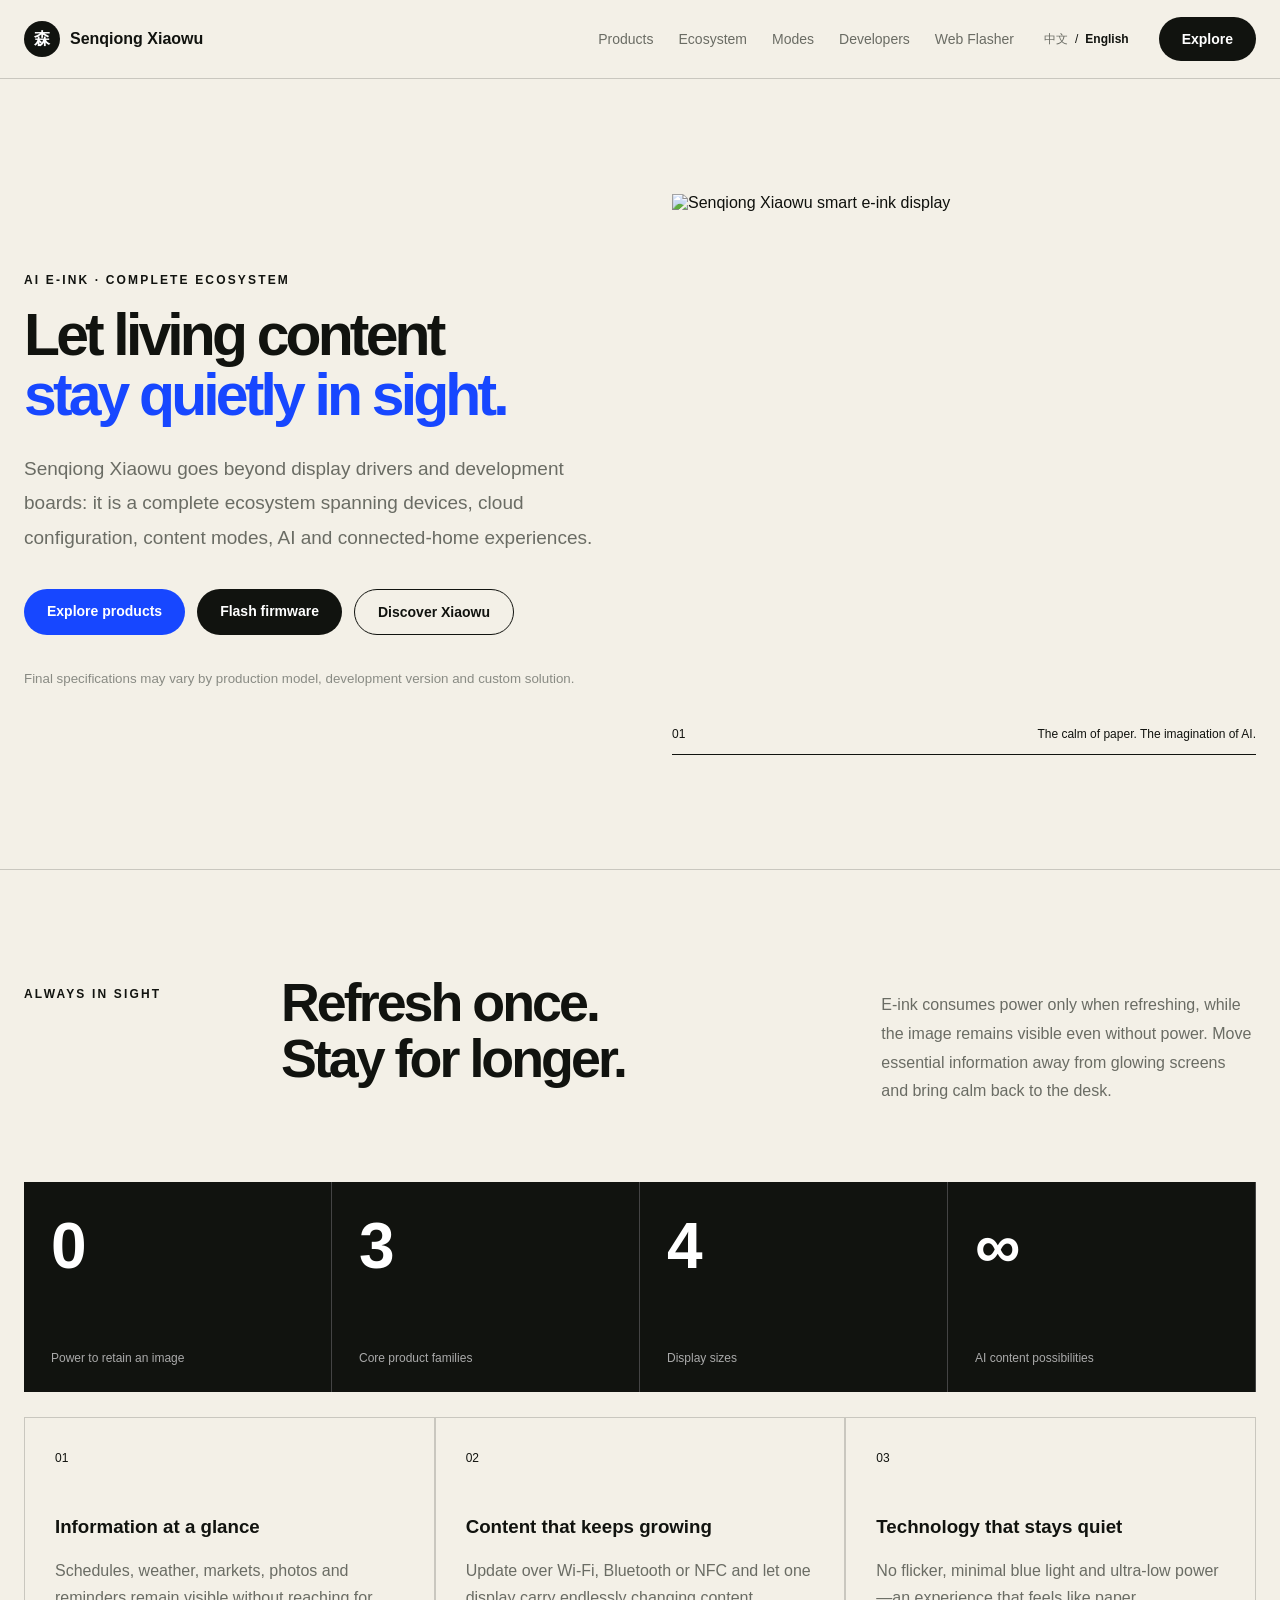
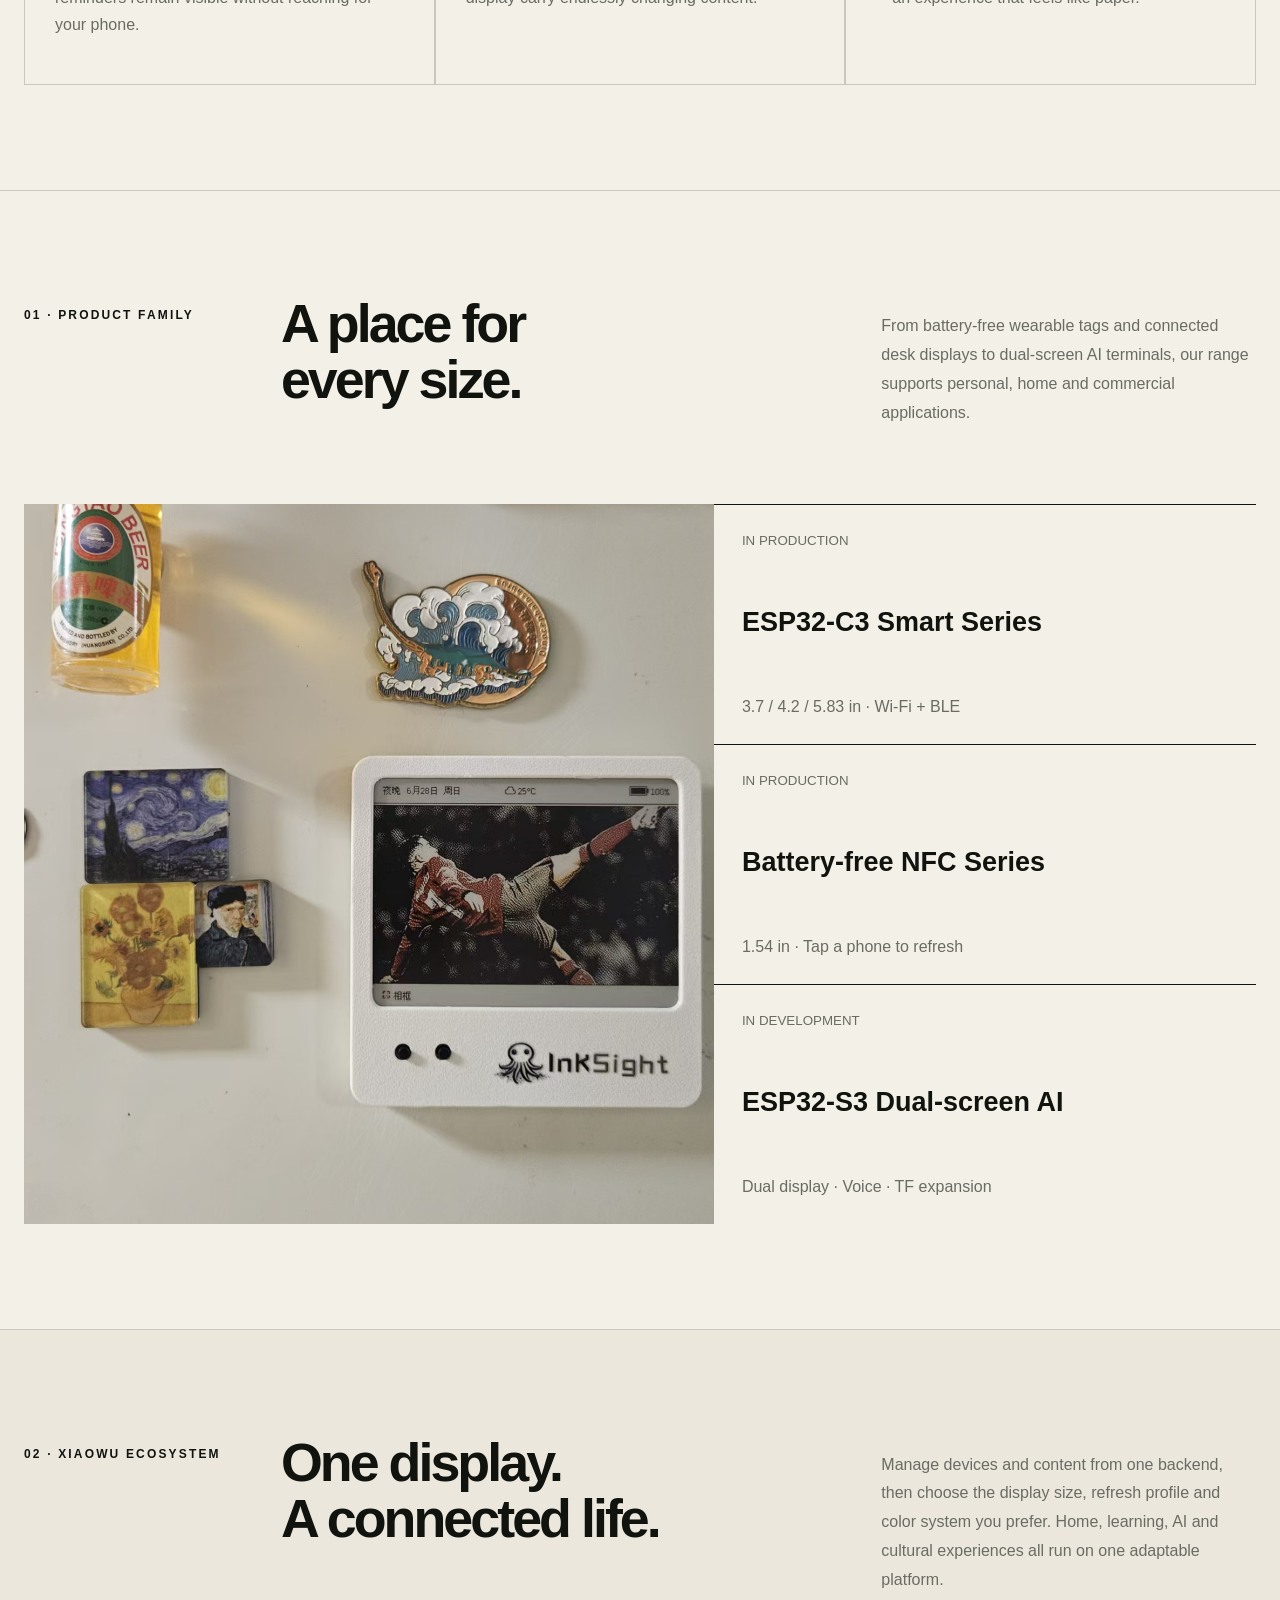
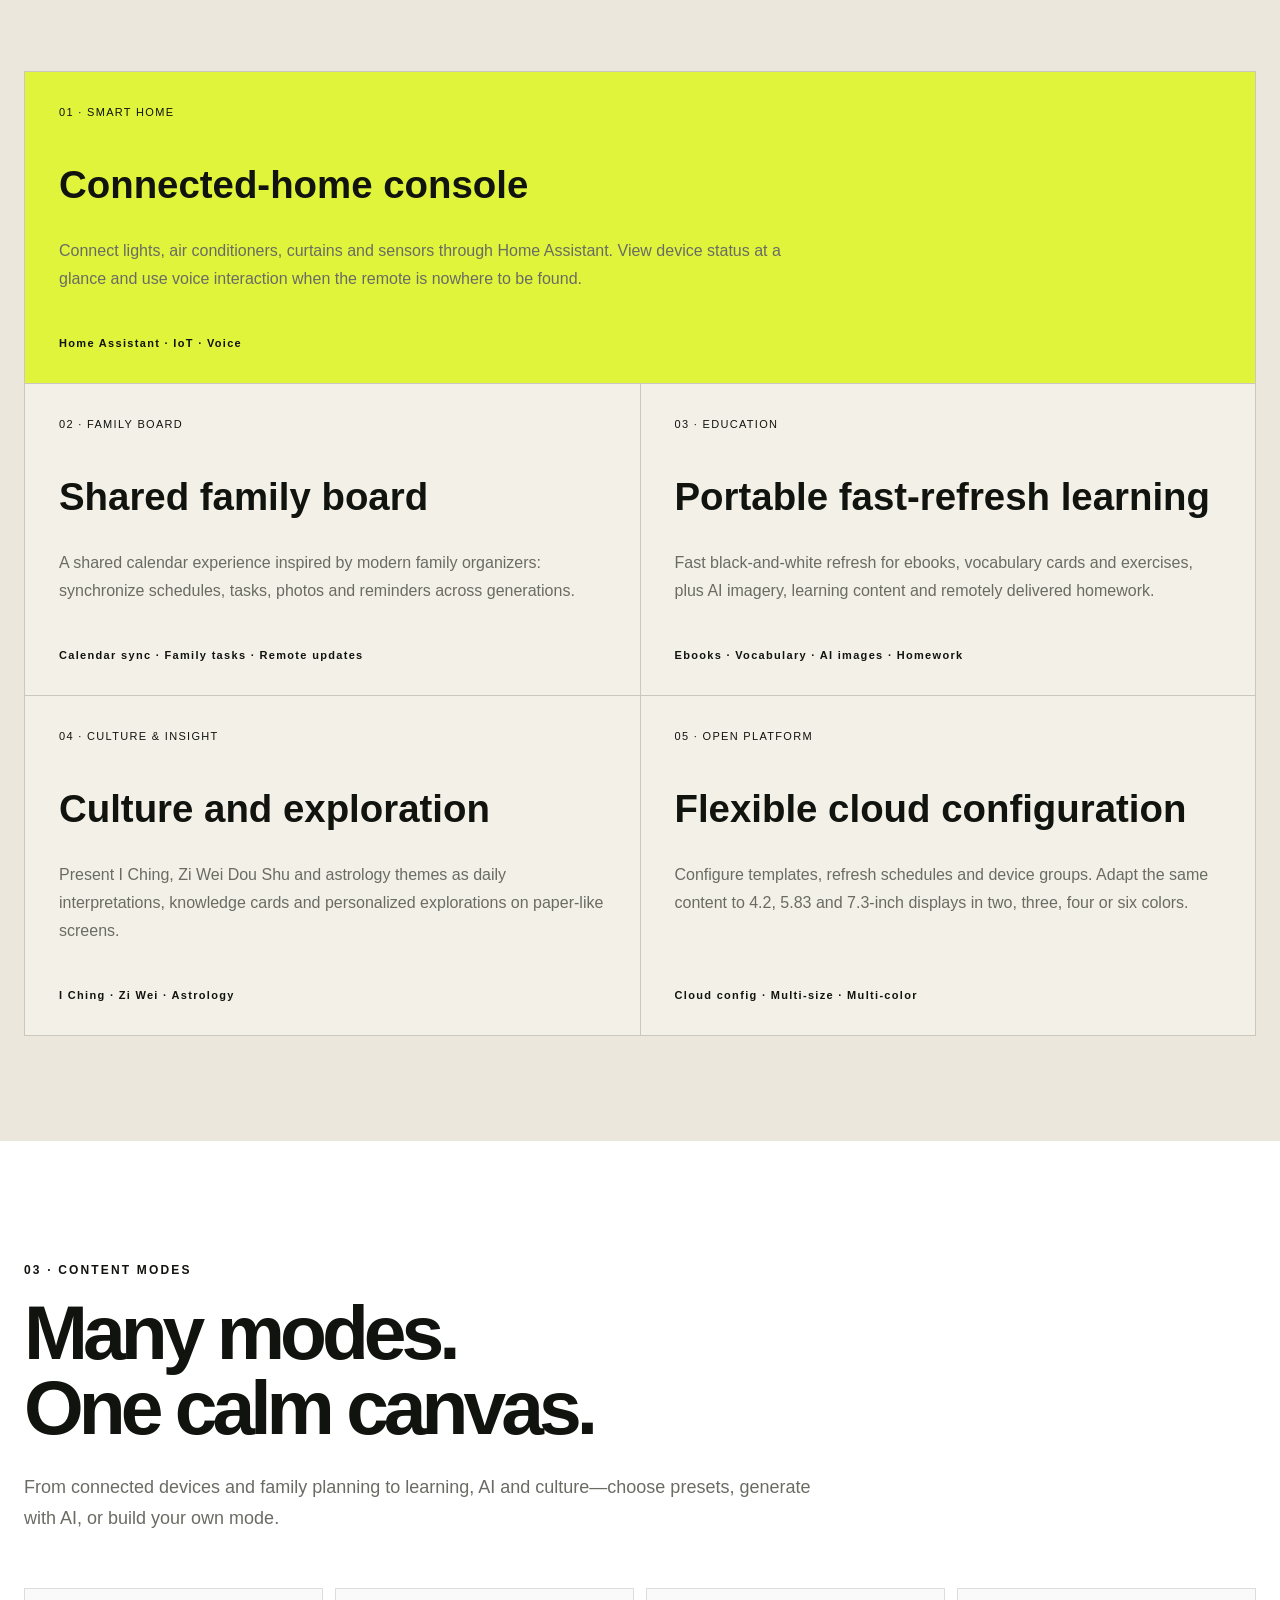
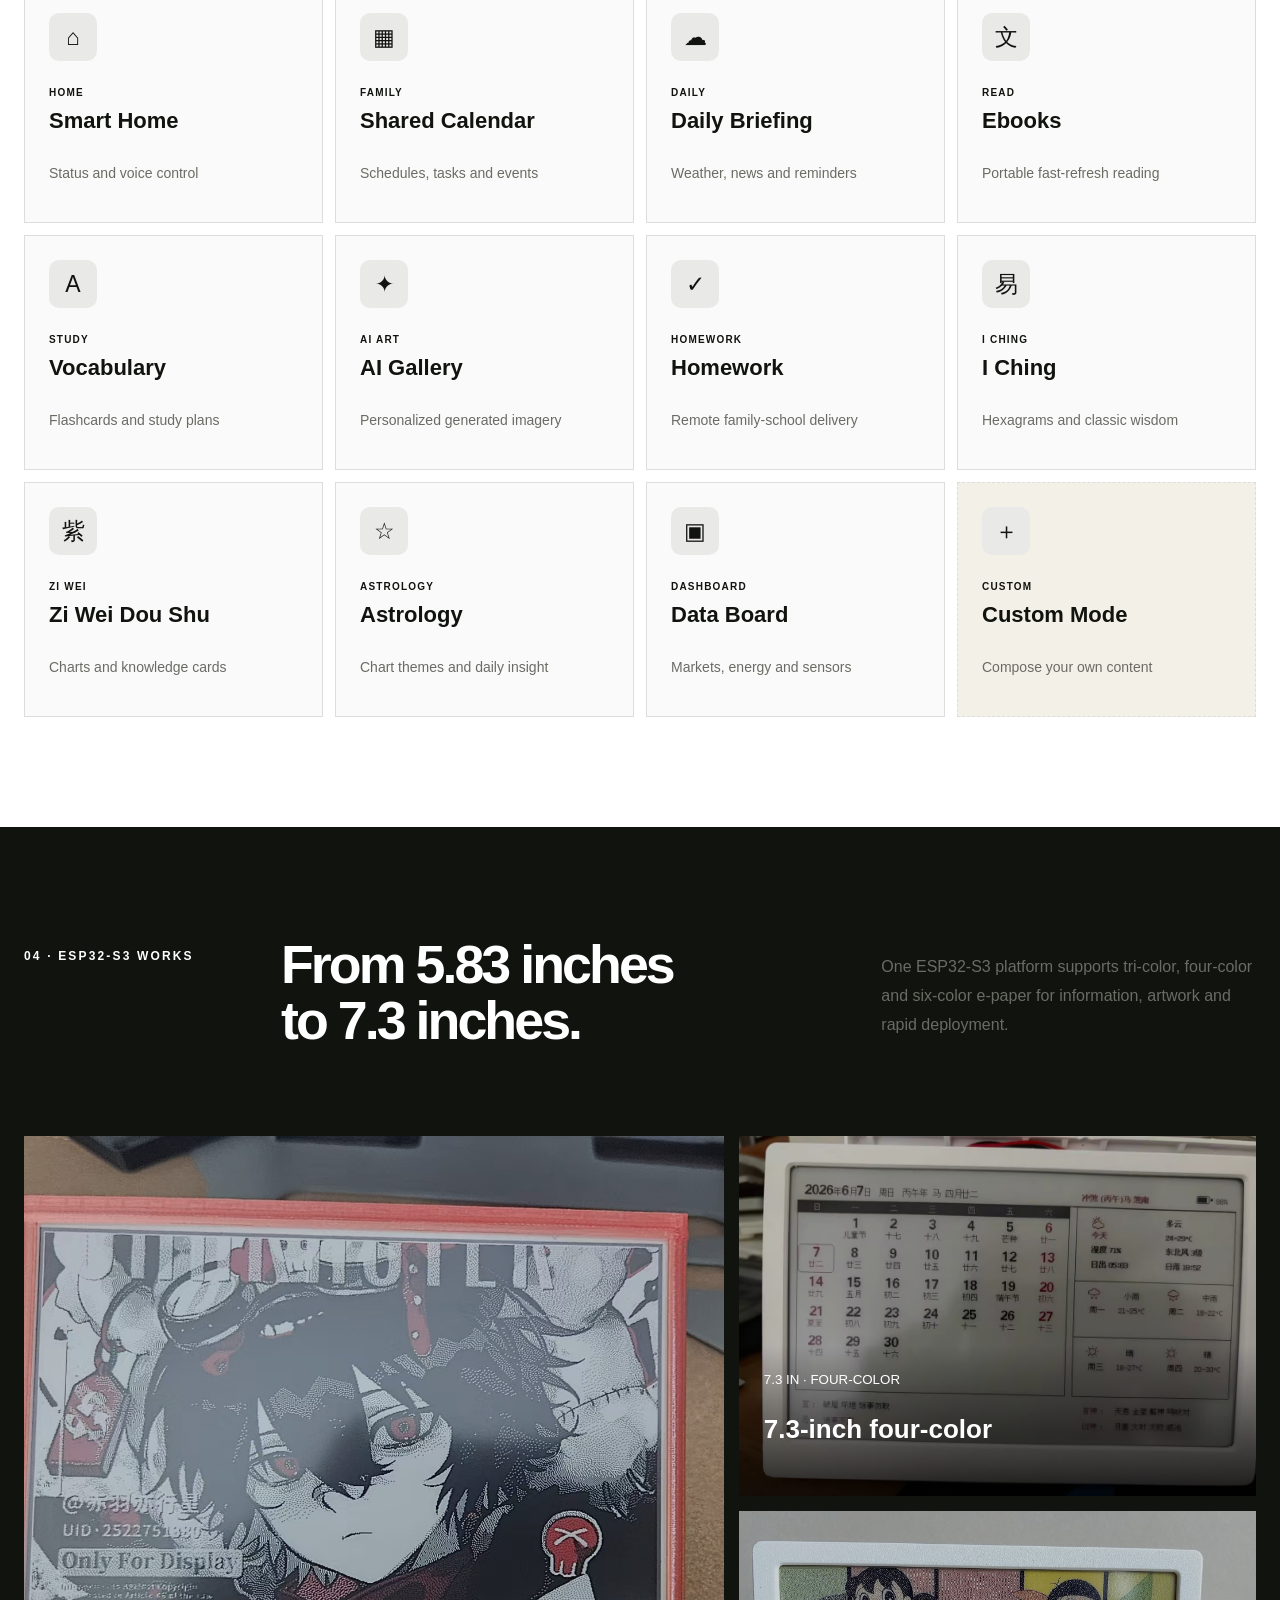
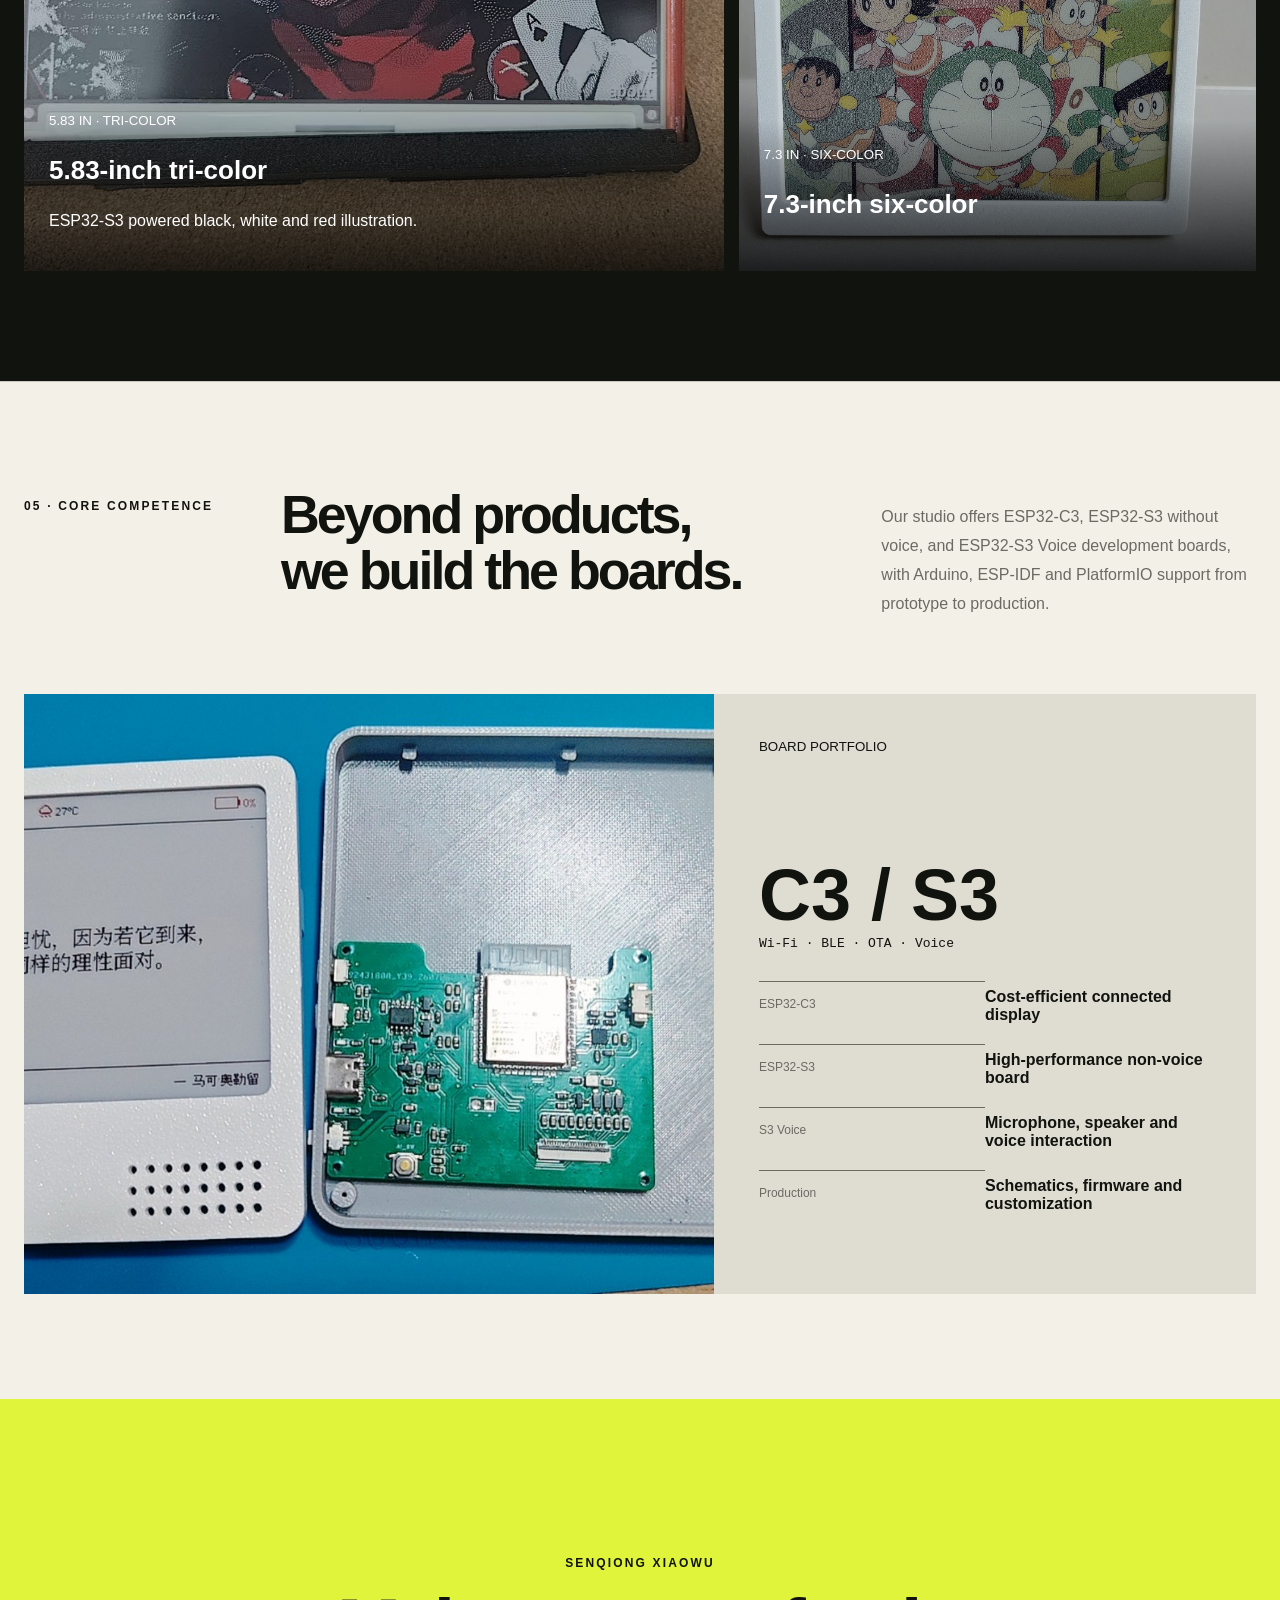
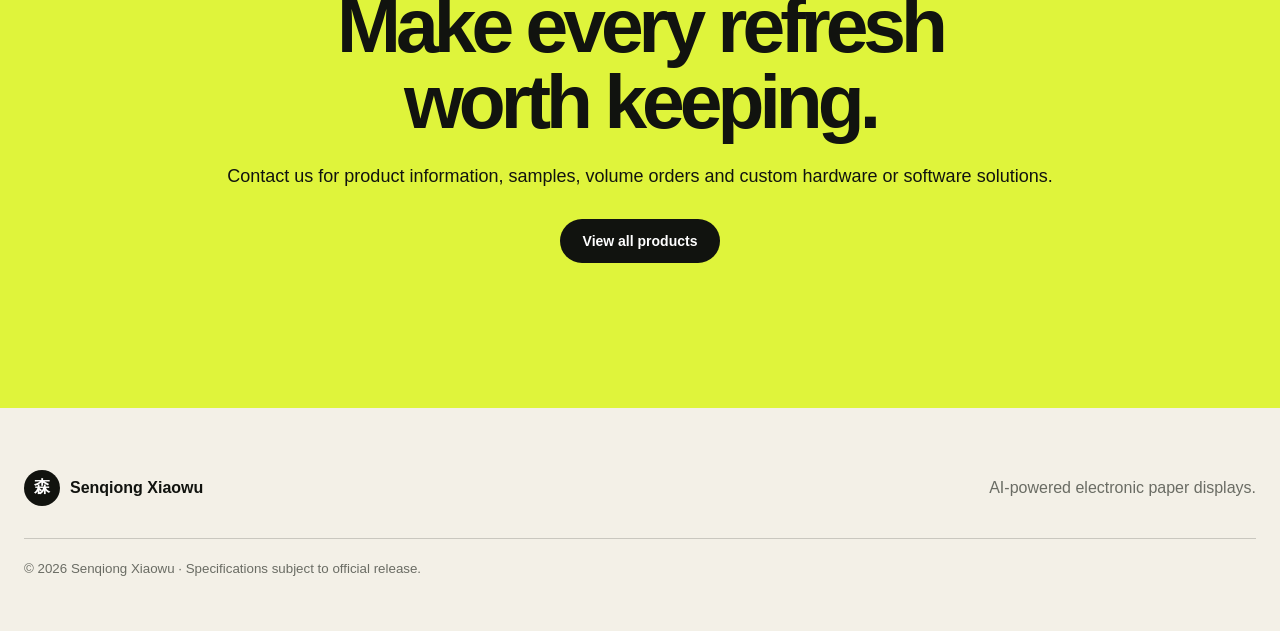
==== commit 373eb82c: "feat: add ESP32-S3 web firmware flasher" ====
--- a/en.html
+++ b/en.html
@@ -20,6 +20,7 @@
 <a href="#ecosystem">Ecosystem</a>
 <a href="#modes">Modes</a>
 <a href="#developer">Developers</a>
+<a href="flash.html">Web Flasher</a>
 </nav>
 <div class="languages">
 <a href="index.html">中文</a>
@@ -37,6 +38,7 @@
 <p class="lead">Senqiong Xiaowu goes beyond display drivers and development boards: it is a complete ecosystem spanning devices, cloud configuration, content modes, AI and connected-home experiences.</p>
 <p class="actions">
 <a class="pill blue" href="#families">Explore products</a>
+<a class="pill black" href="flash.html">Flash firmware</a>
 <a class="pill outline" href="#product">Discover Xiaowu</a>
 </p>
 <small>Final specifications may vary by production model, development version and custom solution.</small>
